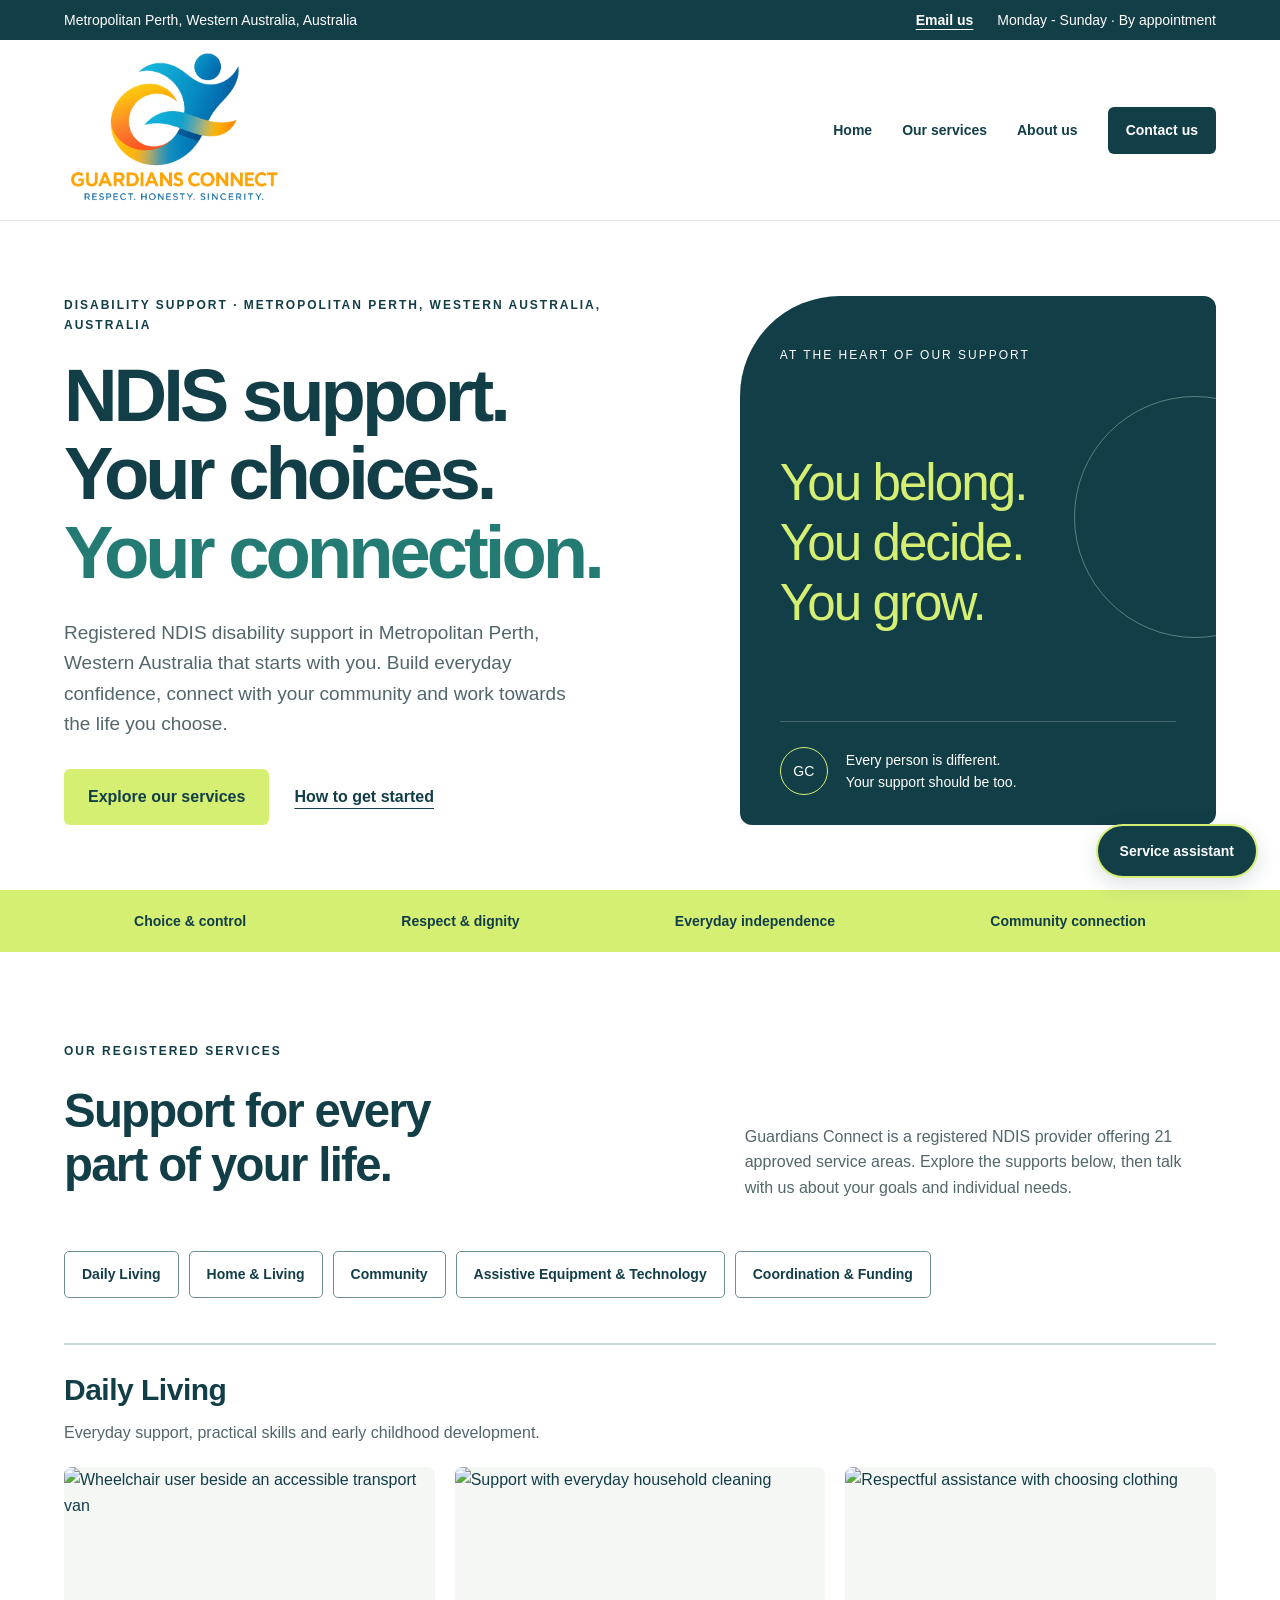
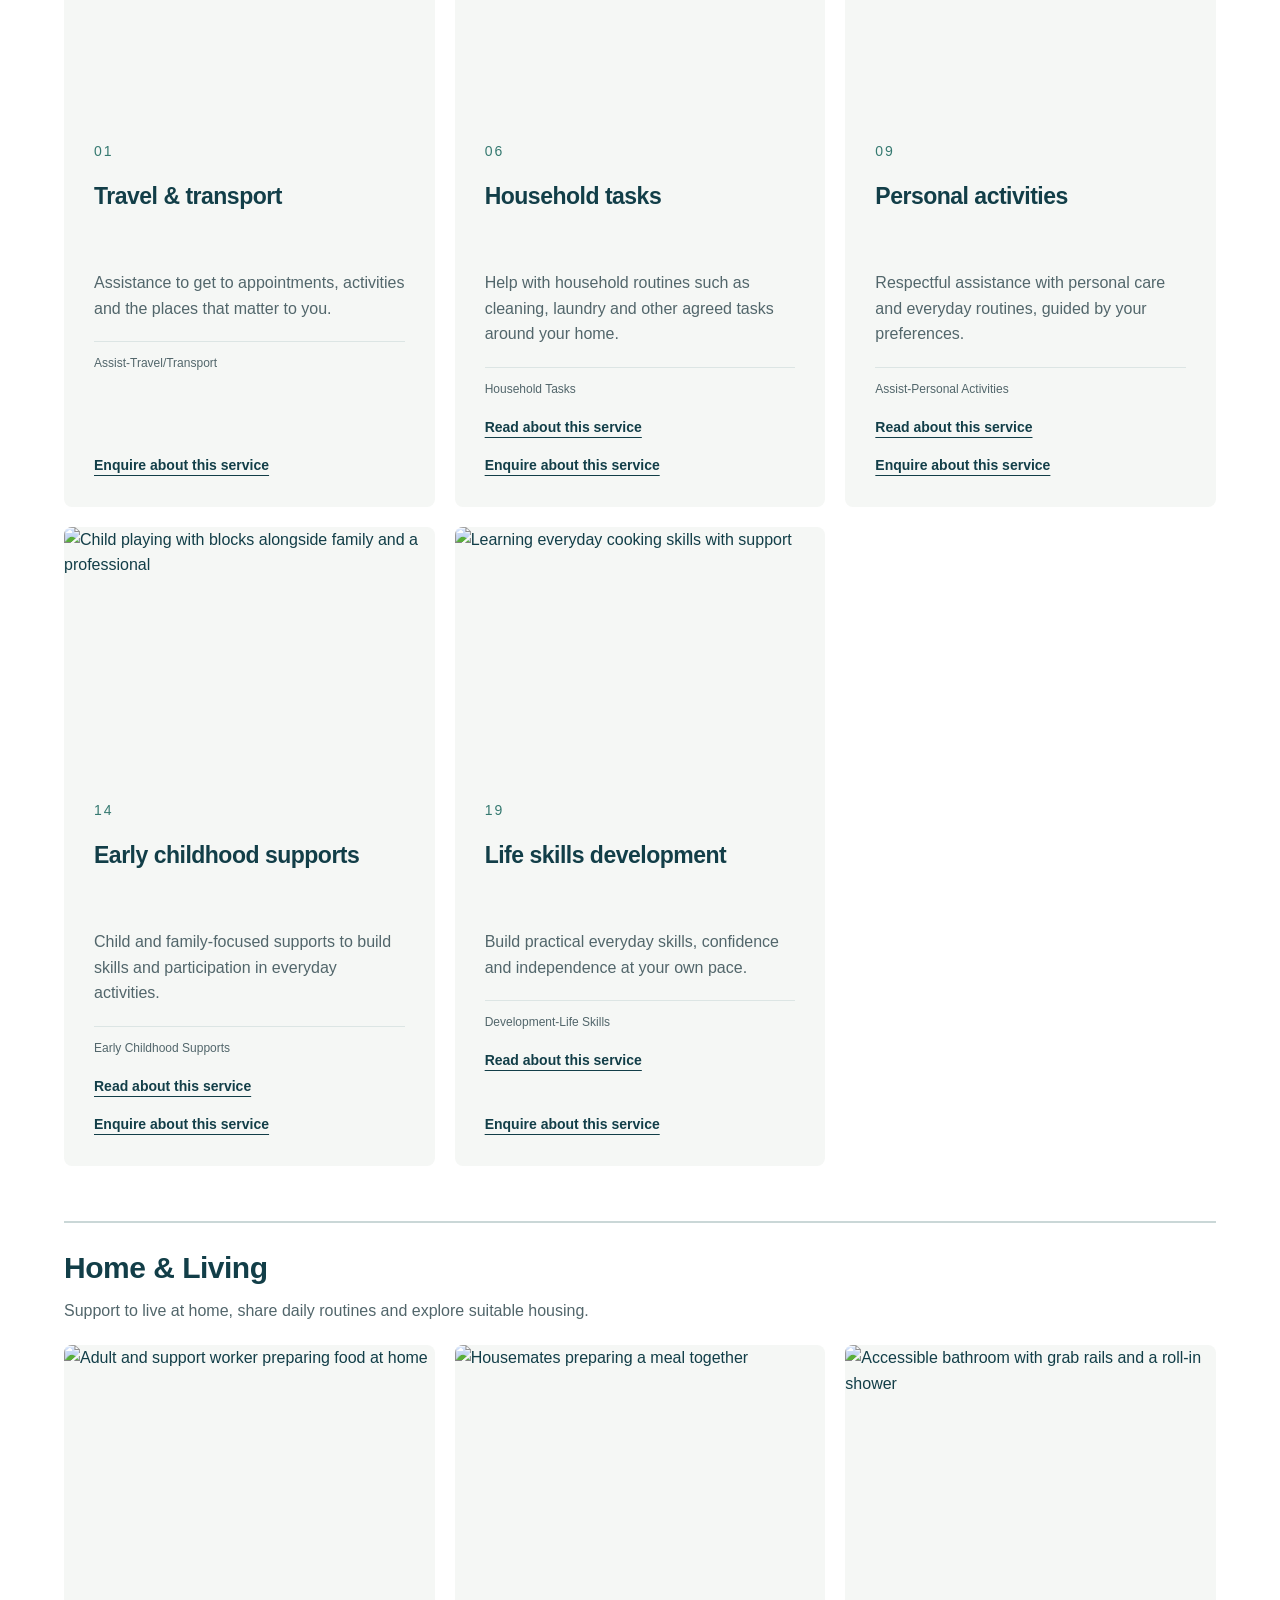
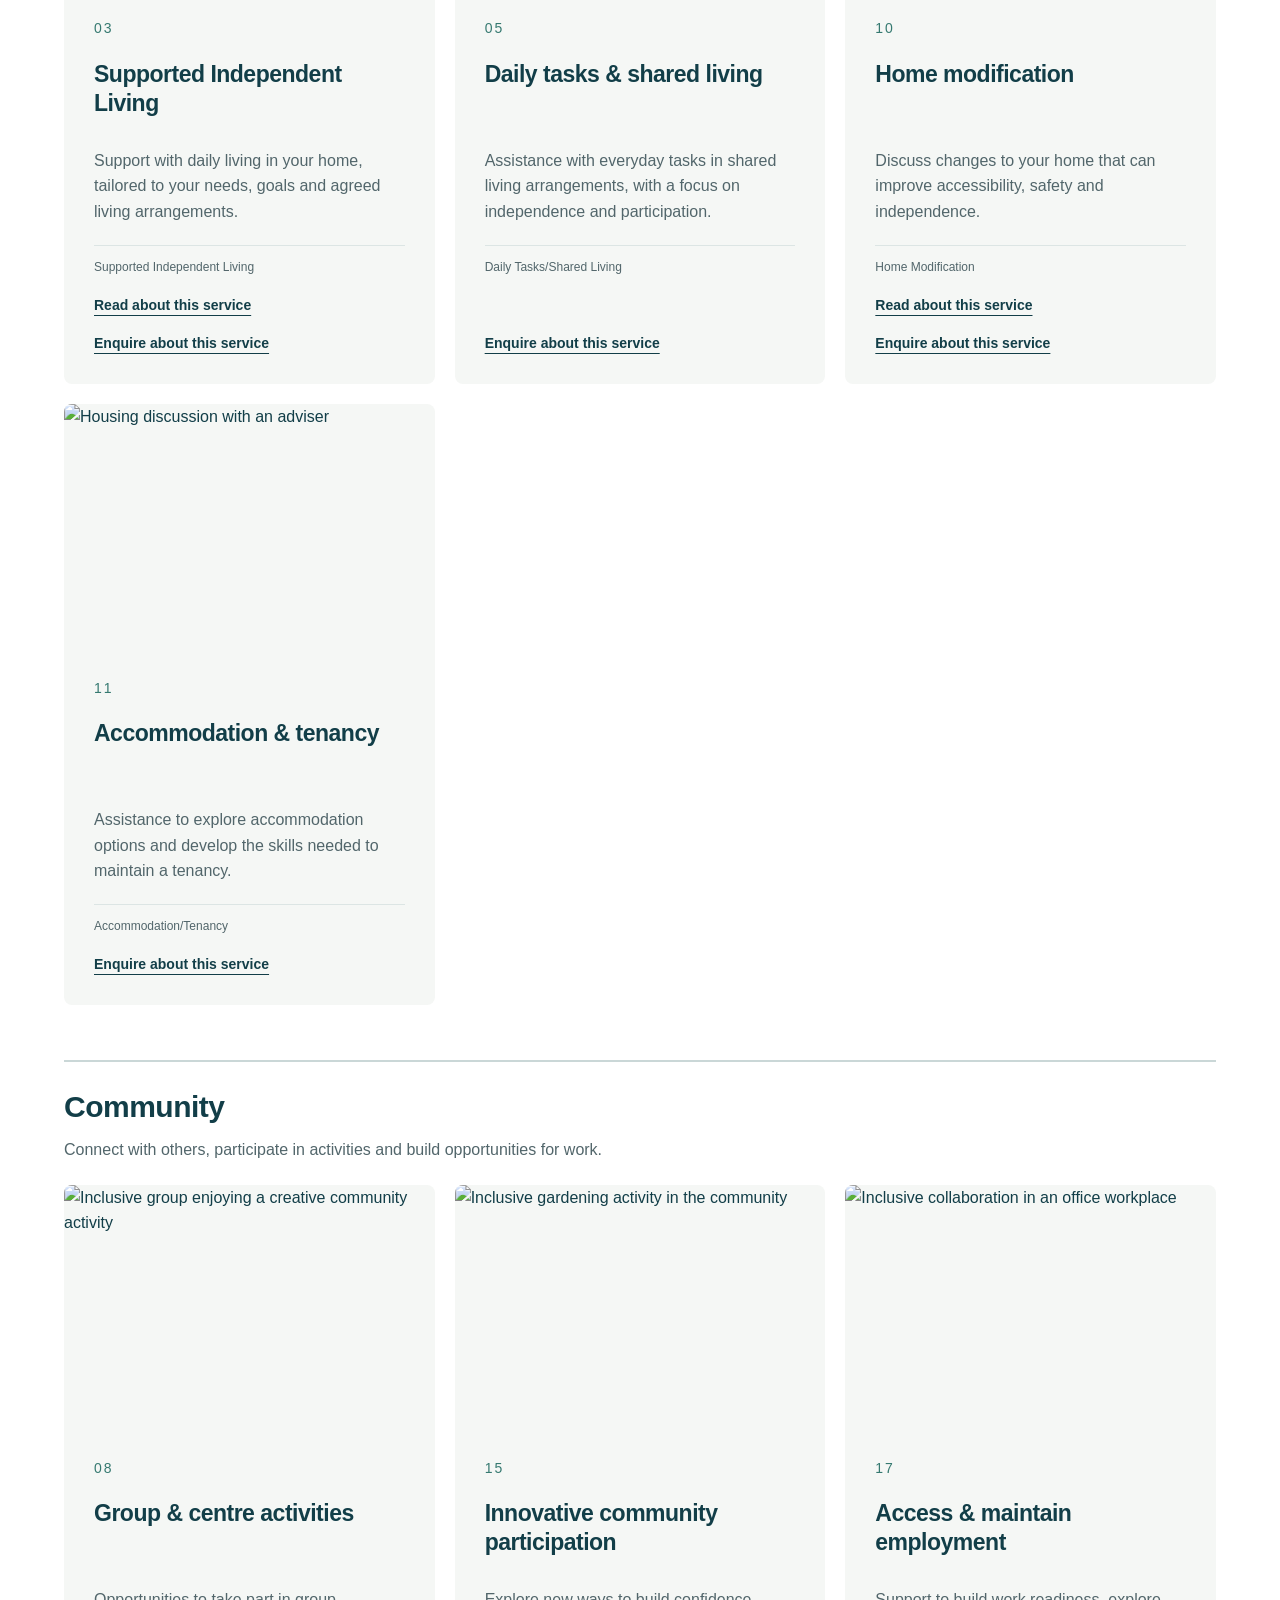
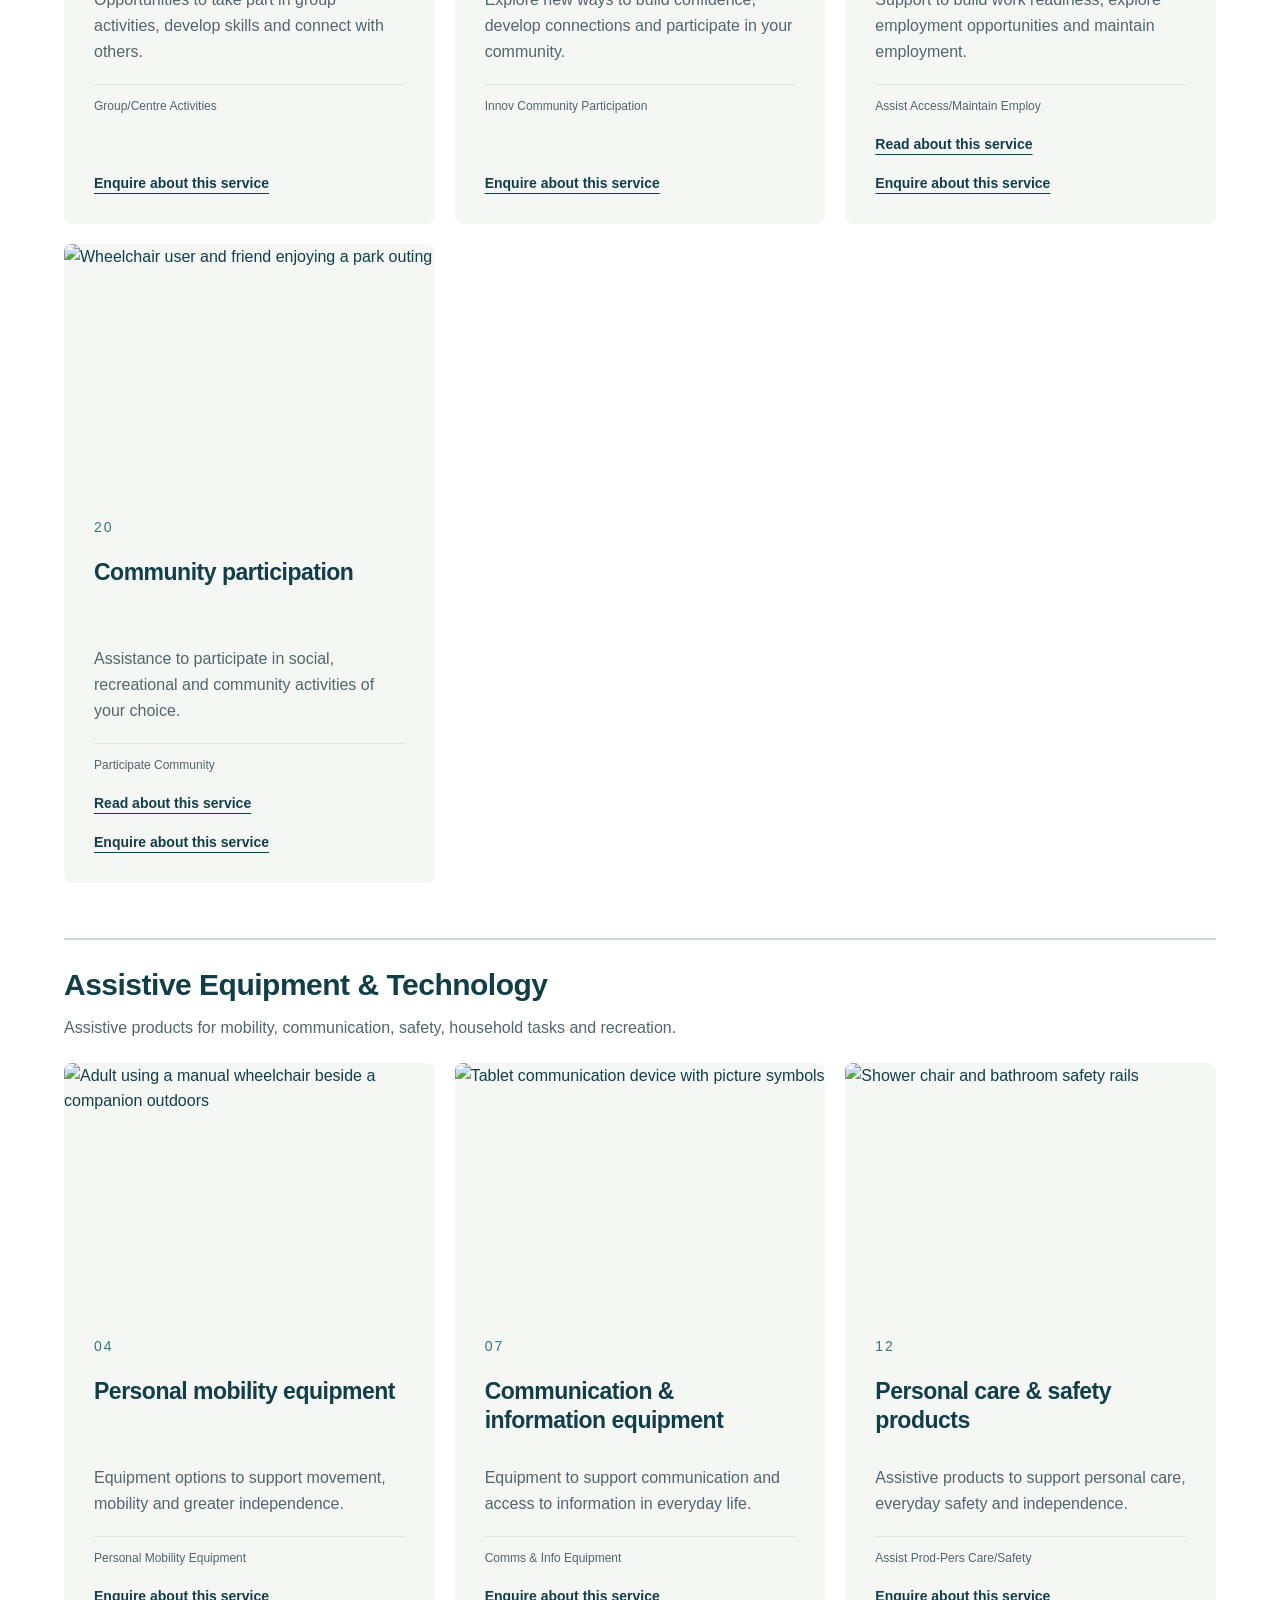
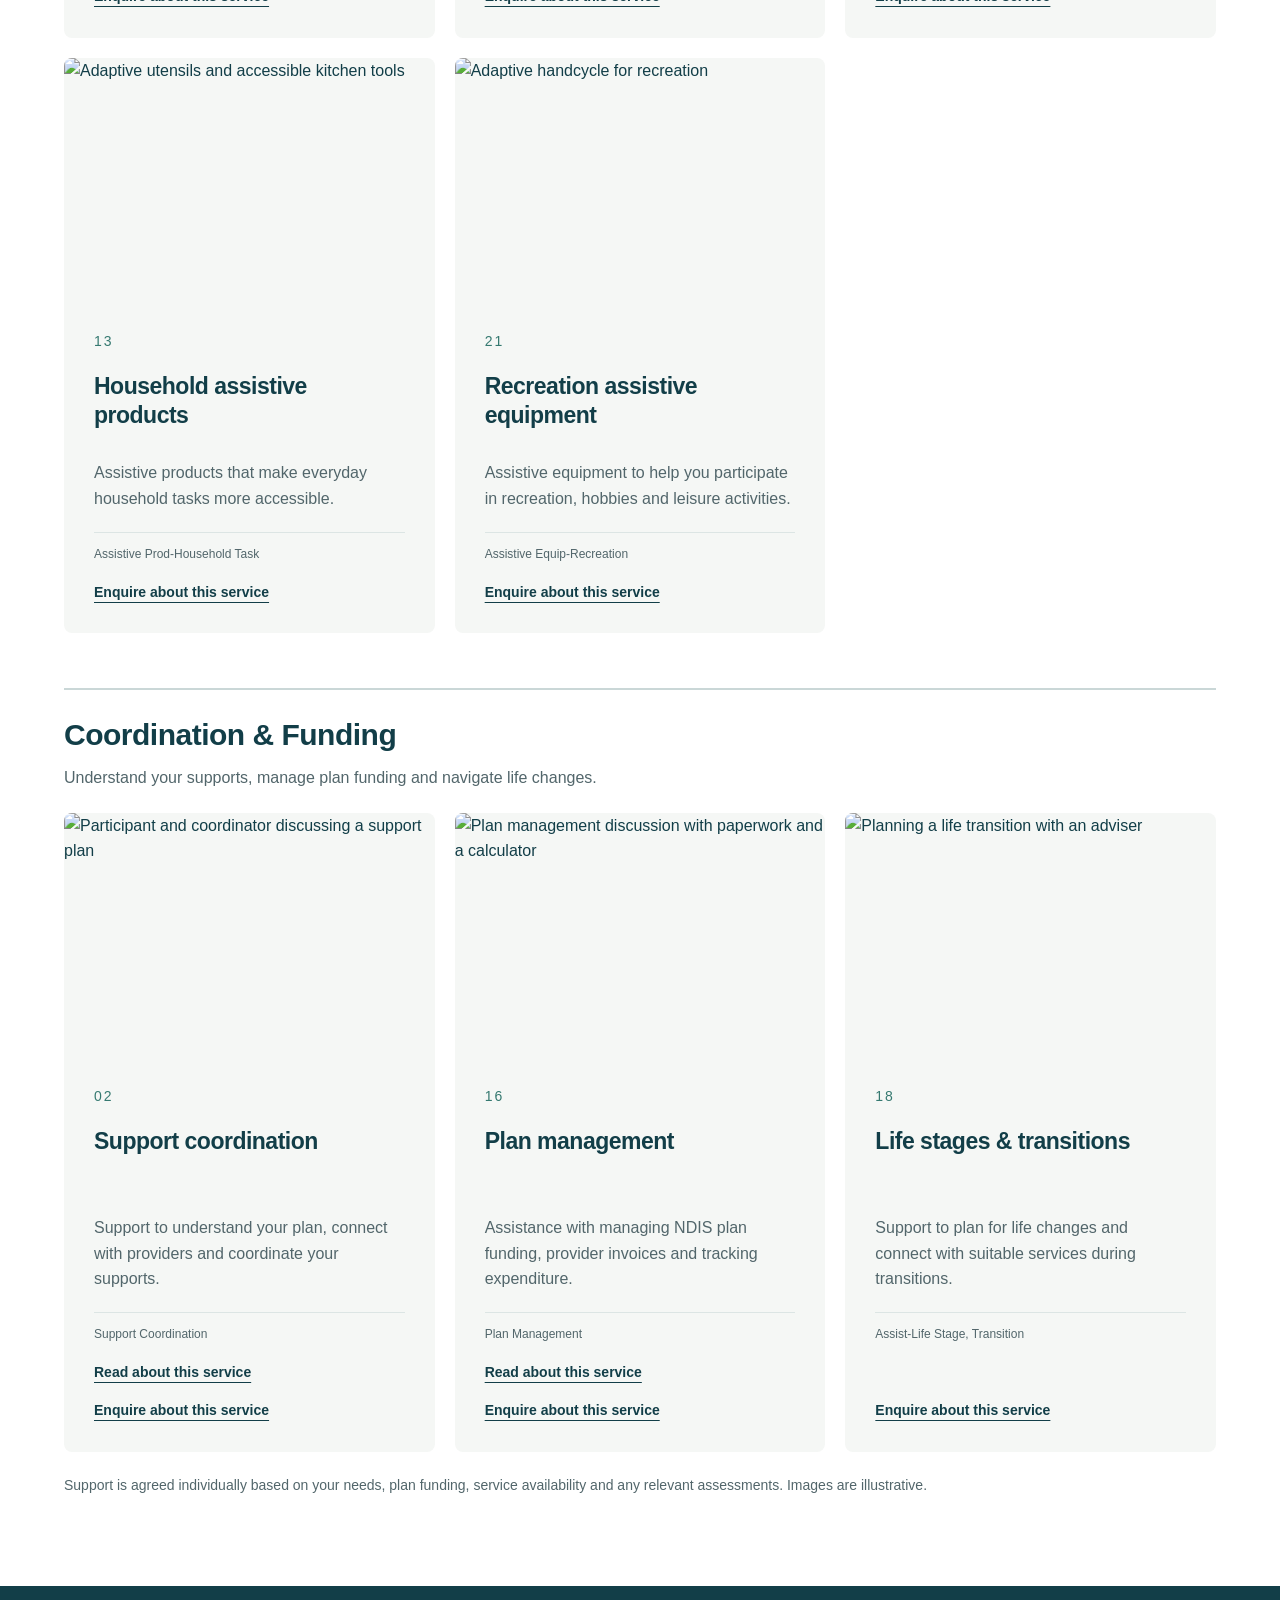
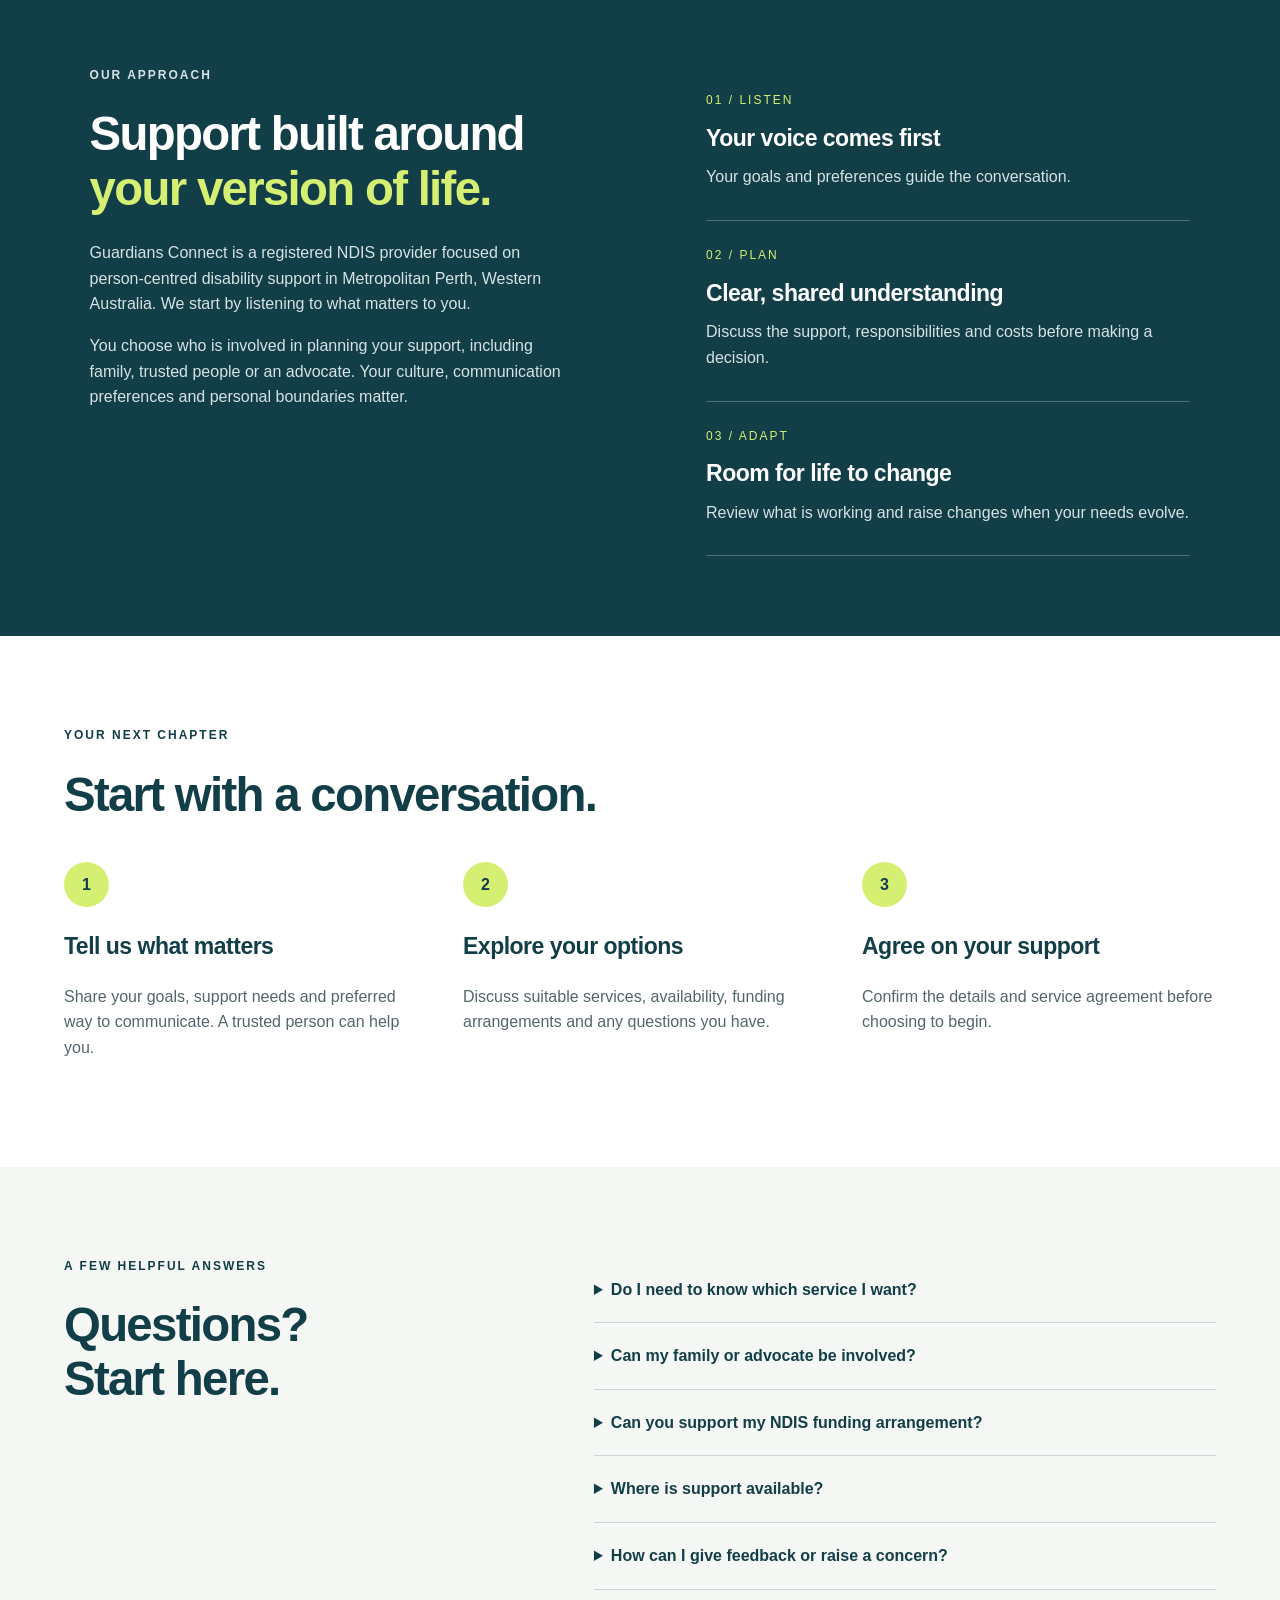
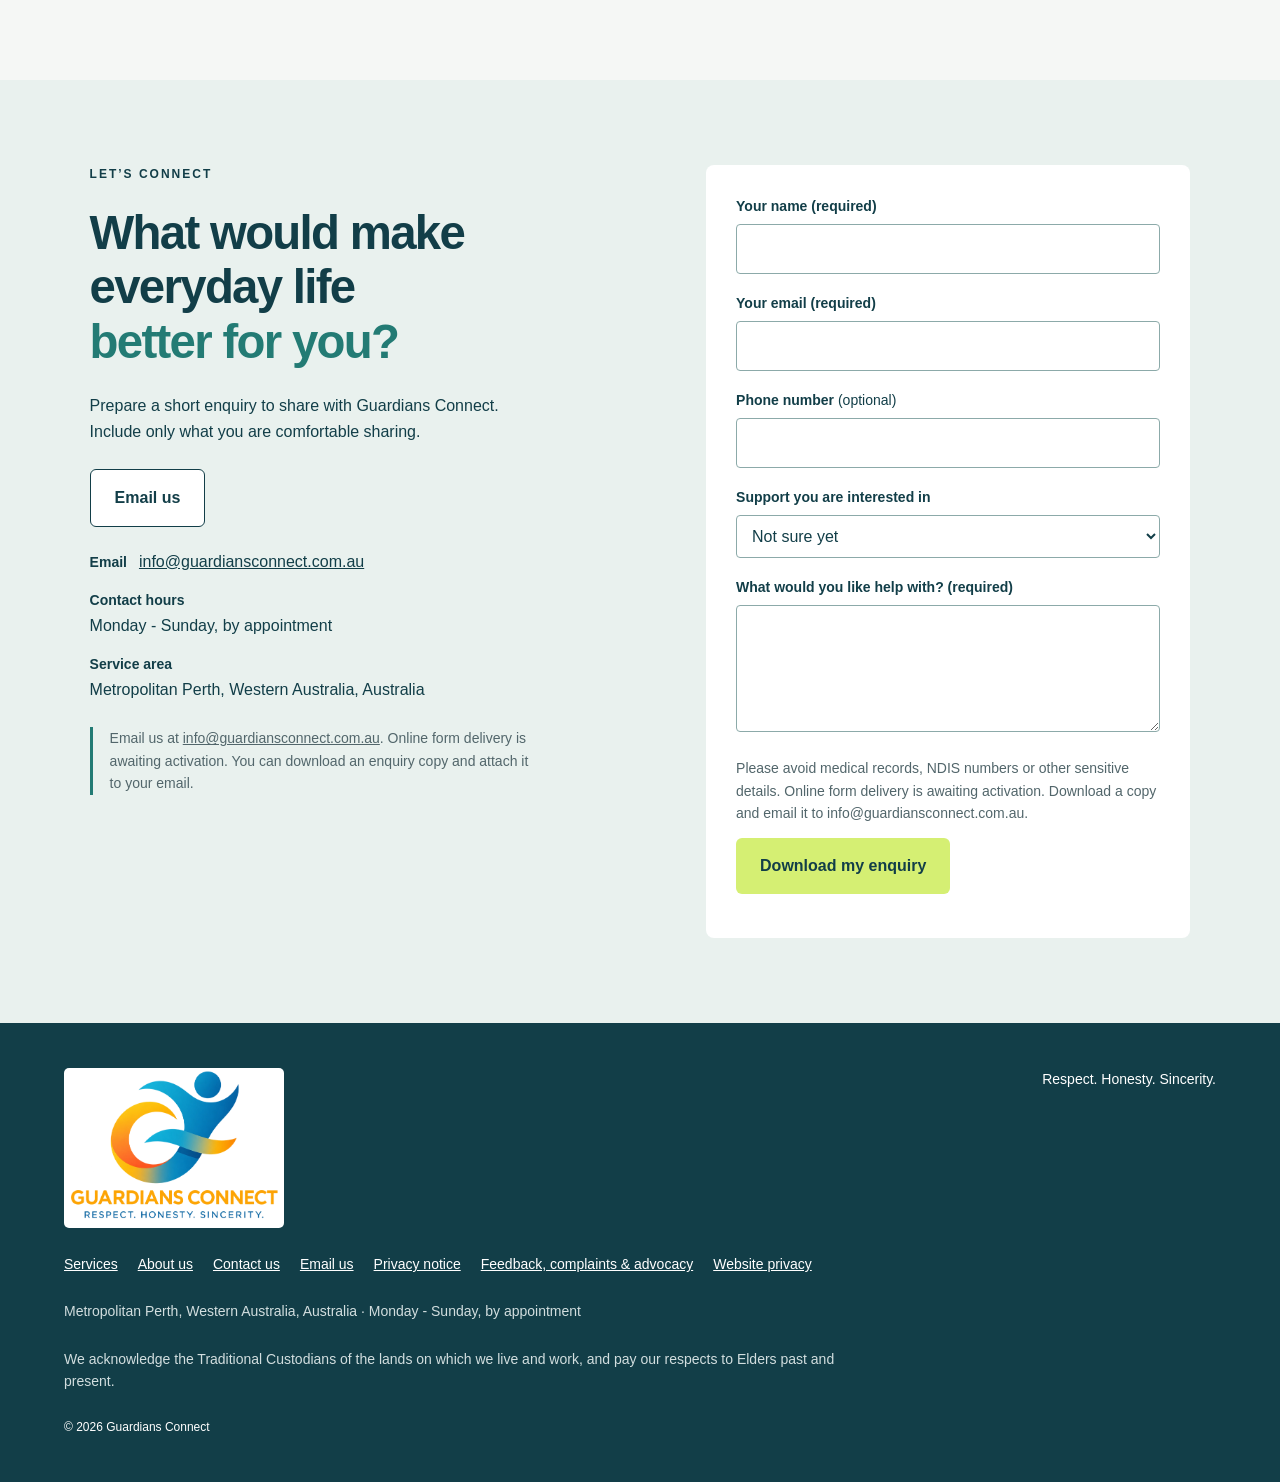
==== index.html @ 71c121cf "Add files via upload" ====
<!doctype html><html lang="en-AU"><head><meta charset="utf-8"><meta name="viewport" content="width=device-width,initial-scale=1"><meta name="description" content="Registered NDIS provider in Metropolitan Perth, Western Australia offering 21 service areas, including SIL, support coordination, personal care, early childhood and plan management."><meta name="theme-color" content="#123e48"><title>Guardians Connect | Registered NDIS Provider Western Australia</title><link rel="icon" type="image/svg+xml" href="data:image/svg+xml,%3Csvg xmlns='http://www.w3.org/2000/svg' viewBox='0 0 32 32'%3E%3Crect width='32' height='32' rx='8' fill='%23123e48'/%3E%3Ctext x='5' y='23' font-size='20' font-family='Arial' font-weight='bold' fill='%23d5ef73'%3EG%3C/text%3E%3C/svg%3E"><link rel="stylesheet" href="styles.css"><link rel="canonical" href="https://guardians-connect.johnctu.chatgpt.site/"><meta name="robots" content="index,follow,max-image-preview:large"><meta property="og:type" content="website"><meta property="og:site_name" content="Guardians Connect"><meta property="og:locale" content="en_AU"><meta property="og:title" content="Guardians Connect | Registered NDIS Provider Western Australia"><meta property="og:description" content="Registered NDIS provider in Metropolitan Perth, Western Australia offering 21 service areas, including SIL, support coordination, personal care, early childhood and plan management."><meta property="og:url" content="https://guardians-connect.johnctu.chatgpt.site/"><meta name="twitter:card" content="summary"><meta name="twitter:title" content="Guardians Connect | Registered NDIS Provider Western Australia"><meta name="twitter:description" content="Registered NDIS provider in Metropolitan Perth, Western Australia offering 21 service areas, including SIL, support coordination, personal care, early childhood and plan management."><script type="application/ld+json">{"@context": "https://schema.org", "@graph": [{"@type": "WebSite", "@id": "https://guardians-connect.johnctu.chatgpt.site/#website", "url": "https://guardians-connect.johnctu.chatgpt.site/", "name": "Guardians Connect", "publisher": {"@id": "https://guardians-connect.johnctu.chatgpt.site/#organization"}, "inLanguage": "en-AU"}, {"@type": "Organization", "@id": "https://guardians-connect.johnctu.chatgpt.site/#organization", "name": "Guardians Connect", "alternateName": "NDIS Guardians", "url": "https://guardians-connect.johnctu.chatgpt.site/", "logo": "https://guardians-connect.johnctu.chatgpt.site/guardians-connect-logo.webp", "description": "Registered NDIS provider offering disability support services in Metropolitan Perth, Western Australia.", "areaServed": {"@type": "Place", "name": "Metropolitan Perth, Western Australia, Australia", "containedInPlace": {"@type": "Country", "name": "Australia"}}, "hasOfferCatalog": {"@type": "OfferCatalog", "name": "Guardians Connect NDIS services", "itemListElement": [{"@type": "Offer", "itemOffered": {"@type": "Service", "name": "Travel & transport", "description": "Assistance to get to appointments, activities and the places that matter to you.", "provider": {"@id": "https://guardians-connect.johnctu.chatgpt.site/#organization"}, "areaServed": {"@type": "Place", "name": "Metropolitan Perth, Western Australia, Australia", "containedInPlace": {"@type": "Country", "name": "Australia"}}, "url": "https://guardians-connect.johnctu.chatgpt.site/#service-01"}}, {"@type": "Offer", "itemOffered": {"@type": "Service", "name": "Support coordination", "description": "Support to understand your plan, connect with providers and coordinate your supports.", "provider": {"@id": "https://guardians-connect.johnctu.chatgpt.site/#organization"}, "areaServed": {"@type": "Place", "name": "Metropolitan Perth, Western Australia, Australia", "containedInPlace": {"@type": "Country", "name": "Australia"}}, "url": "https://guardians-connect.johnctu.chatgpt.site/services/support-coordination.html"}}, {"@type": "Offer", "itemOffered": {"@type": "Service", "name": "Supported Independent Living", "description": "Support with daily living in your home, tailored to your needs, goals and agreed living arrangements.", "provider": {"@id": "https://guardians-connect.johnctu.chatgpt.site/#organization"}, "areaServed": {"@type": "Place", "name": "Metropolitan Perth, Western Australia, Australia", "containedInPlace": {"@type": "Country", "name": "Australia"}}, "url": "https://guardians-connect.johnctu.chatgpt.site/services/supported-independent-living.html"}}, {"@type": "Offer", "itemOffered": {"@type": "Service", "name": "Personal mobility equipment", "description": "Equipment options to support movement, mobility and greater independence.", "provider": {"@id": "https://guardians-connect.johnctu.chatgpt.site/#organization"}, "areaServed": {"@type": "Place", "name": "Metropolitan Perth, Western Australia, Australia", "containedInPlace": {"@type": "Country", "name": "Australia"}}, "url": "https://guardians-connect.johnctu.chatgpt.site/#service-04"}}, {"@type": "Offer", "itemOffered": {"@type": "Service", "name": "Daily tasks & shared living", "description": "Assistance with everyday tasks in shared living arrangements, with a focus on independence and participation.", "provider": {"@id": "https://guardians-connect.johnctu.chatgpt.site/#organization"}, "areaServed": {"@type": "Place", "name": "Metropolitan Perth, Western Australia, Australia", "containedInPlace": {"@type": "Country", "name": "Australia"}}, "url": "https://guardians-connect.johnctu.chatgpt.site/#service-05"}}, {"@type": "Offer", "itemOffered": {"@type": "Service", "name": "Household tasks", "description": "Help with household routines such as cleaning, laundry and other agreed tasks around your home.", "provider": {"@id": "https://guardians-connect.johnctu.chatgpt.site/#organization"}, "areaServed": {"@type": "Place", "name": "Metropolitan Perth, Western Australia, Australia", "containedInPlace": {"@type": "Country", "name": "Australia"}}, "url": "https://guardians-connect.johnctu.chatgpt.site/services/household-tasks.html"}}, {"@type": "Offer", "itemOffered": {"@type": "Service", "name": "Communication & information equipment", "description": "Equipment to support communication and access to information in everyday life.", "provider": {"@id": "https://guardians-connect.johnctu.chatgpt.site/#organization"}, "areaServed": {"@type": "Place", "name": "Metropolitan Perth, Western Australia, Australia", "containedInPlace": {"@type": "Country", "name": "Australia"}}, "url": "https://guardians-connect.johnctu.chatgpt.site/#service-07"}}, {"@type": "Offer", "itemOffered": {"@type": "Service", "name": "Group & centre activities", "description": "Opportunities to take part in group activities, develop skills and connect with others.", "provider": {"@id": "https://guardians-connect.johnctu.chatgpt.site/#organization"}, "areaServed": {"@type": "Place", "name": "Metropolitan Perth, Western Australia, Australia", "containedInPlace": {"@type": "Country", "name": "Australia"}}, "url": "https://guardians-connect.johnctu.chatgpt.site/#service-08"}}, {"@type": "Offer", "itemOffered": {"@type": "Service", "name": "Personal activities", "description": "Respectful assistance with personal care and everyday routines, guided by your preferences.", "provider": {"@id": "https://guardians-connect.johnctu.chatgpt.site/#organization"}, "areaServed": {"@type": "Place", "name": "Metropolitan Perth, Western Australia, Australia", "containedInPlace": {"@type": "Country", "name": "Australia"}}, "url": "https://guardians-connect.johnctu.chatgpt.site/services/personal-care-support.html"}}, {"@type": "Offer", "itemOffered": {"@type": "Service", "name": "Home modification", "description": "Discuss changes to your home that can improve accessibility, safety and independence.", "provider": {"@id": "https://guardians-connect.johnctu.chatgpt.site/#organization"}, "areaServed": {"@type": "Place", "name": "Metropolitan Perth, Western Australia, Australia", "containedInPlace": {"@type": "Country", "name": "Australia"}}, "url": "https://guardians-connect.johnctu.chatgpt.site/services/home-modifications.html"}}, {"@type": "Offer", "itemOffered": {"@type": "Service", "name": "Accommodation & tenancy", "description": "Assistance to explore accommodation options and develop the skills needed to maintain a tenancy.", "provider": {"@id": "https://guardians-connect.johnctu.chatgpt.site/#organization"}, "areaServed": {"@type": "Place", "name": "Metropolitan Perth, Western Australia, Australia", "containedInPlace": {"@type": "Country", "name": "Australia"}}, "url": "https://guardians-connect.johnctu.chatgpt.site/#service-11"}}, {"@type": "Offer", "itemOffered": {"@type": "Service", "name": "Personal care & safety products", "description": "Assistive products to support personal care, everyday safety and independence.", "provider": {"@id": "https://guardians-connect.johnctu.chatgpt.site/#organization"}, "areaServed": {"@type": "Place", "name": "Metropolitan Perth, Western Australia, Australia", "containedInPlace": {"@type": "Country", "name": "Australia"}}, "url": "https://guardians-connect.johnctu.chatgpt.site/#service-12"}}, {"@type": "Offer", "itemOffered": {"@type": "Service", "name": "Household assistive products", "description": "Assistive products that make everyday household tasks more accessible.", "provider": {"@id": "https://guardians-connect.johnctu.chatgpt.site/#organization"}, "areaServed": {"@type": "Place", "name": "Metropolitan Perth, Western Australia, Australia", "containedInPlace": {"@type": "Country", "name": "Australia"}}, "url": "https://guardians-connect.johnctu.chatgpt.site/#service-13"}}, {"@type": "Offer", "itemOffered": {"@type": "Service", "name": "Early childhood supports", "description": "Child and family-focused supports to build skills and participation in everyday activities.", "provider": {"@id": "https://guardians-connect.johnctu.chatgpt.site/#organization"}, "areaServed": {"@type": "Place", "name": "Metropolitan Perth, Western Australia, Australia", "containedInPlace": {"@type": "Country", "name": "Australia"}}, "url": "https://guardians-connect.johnctu.chatgpt.site/services/early-childhood-supports.html"}}, {"@type": "Offer", "itemOffered": {"@type": "Service", "name": "Innovative community participation", "description": "Explore new ways to build confidence, develop connections and participate in your community.", "provider": {"@id": "https://guardians-connect.johnctu.chatgpt.site/#organization"}, "areaServed": {"@type": "Place", "name": "Metropolitan Perth, Western Australia, Australia", "containedInPlace": {"@type": "Country", "name": "Australia"}}, "url": "https://guardians-connect.johnctu.chatgpt.site/#service-15"}}, {"@type": "Offer", "itemOffered": {"@type": "Service", "name": "Plan management", "description": "Assistance with managing NDIS plan funding, provider invoices and tracking expenditure.", "provider": {"@id": "https://guardians-connect.johnctu.chatgpt.site/#organization"}, "areaServed": {"@type": "Place", "name": "Metropolitan Perth, Western Australia, Australia", "containedInPlace": {"@type": "Country", "name": "Australia"}}, "url": "https://guardians-connect.johnctu.chatgpt.site/services/plan-management.html"}}, {"@type": "Offer", "itemOffered": {"@type": "Service", "name": "Access & maintain employment", "description": "Support to build work readiness, explore employment opportunities and maintain employment.", "provider": {"@id": "https://guardians-connect.johnctu.chatgpt.site/#organization"}, "areaServed": {"@type": "Place", "name": "Metropolitan Perth, Western Australia, Australia", "containedInPlace": {"@type": "Country", "name": "Australia"}}, "url": "https://guardians-connect.johnctu.chatgpt.site/services/employment-support.html"}}, {"@type": "Offer", "itemOffered": {"@type": "Service", "name": "Life stages & transitions", "description": "Support to plan for life changes and connect with suitable services during transitions.", "provider": {"@id": "https://guardians-connect.johnctu.chatgpt.site/#organization"}, "areaServed": {"@type": "Place", "name": "Metropolitan Perth, Western Australia, Australia", "containedInPlace": {"@type": "Country", "name": "Australia"}}, "url": "https://guardians-connect.johnctu.chatgpt.site/#service-18"}}, {"@type": "Offer", "itemOffered": {"@type": "Service", "name": "Life skills development", "description": "Build practical everyday skills, confidence and independence at your own pace.", "provider": {"@id": "https://guardians-connect.johnctu.chatgpt.site/#organization"}, "areaServed": {"@type": "Place", "name": "Metropolitan Perth, Western Australia, Australia", "containedInPlace": {"@type": "Country", "name": "Australia"}}, "url": "https://guardians-connect.johnctu.chatgpt.site/services/life-skills-development.html"}}, {"@type": "Offer", "itemOffered": {"@type": "Service", "name": "Community participation", "description": "Assistance to participate in social, recreational and community activities of your choice.", "provider": {"@id": "https://guardians-connect.johnctu.chatgpt.site/#organization"}, "areaServed": {"@type": "Place", "name": "Metropolitan Perth, Western Australia, Australia", "containedInPlace": {"@type": "Country", "name": "Australia"}}, "url": "https://guardians-connect.johnctu.chatgpt.site/services/community-participation.html"}}, {"@type": "Offer", "itemOffered": {"@type": "Service", "name": "Recreation assistive equipment", "description": "Assistive equipment to help you participate in recreation, hobbies and leisure activities.", "provider": {"@id": "https://guardians-connect.johnctu.chatgpt.site/#organization"}, "areaServed": {"@type": "Place", "name": "Metropolitan Perth, Western Australia, Australia", "containedInPlace": {"@type": "Country", "name": "Australia"}}, "url": "https://guardians-connect.johnctu.chatgpt.site/#service-21"}}]}, "email": "info@guardiansconnect.com.au", "contactPoint": {"@type": "ContactPoint", "email": "info@guardiansconnect.com.au", "contactType": "customer service", "availableLanguage": "English", "description": "Monday - Sunday, by appointment"}}, {"@type": "WebPage", "@id": "https://guardians-connect.johnctu.chatgpt.site/#webpage", "url": "https://guardians-connect.johnctu.chatgpt.site/", "name": "Guardians Connect | Registered NDIS Provider Western Australia", "description": "Registered NDIS provider in Metropolitan Perth, Western Australia offering 21 service areas, including SIL, support coordination, personal care, early childhood and plan management.", "isPartOf": {"@id": "https://guardians-connect.johnctu.chatgpt.site/#website"}, "about": {"@id": "https://guardians-connect.johnctu.chatgpt.site/#organization"}, "inLanguage": "en-AU"}]}</script></head><body><a class="skip" href="#main">Skip to content</a><div class="contact-bar" aria-label="Contact details"><span>Metropolitan Perth, Western Australia, Australia</span><div><a href="mailto:info@guardiansconnect.com.au">Email us</a><span>Monday - Sunday · By appointment</span></div></div><header><a class="brand" href="/"><img class="uploaded-logo" src="guardians-connect-logo.webp" alt="Guardians Connect — Respect, Honesty, Sincerity" width="1280" height="1280"></a><button class="menu" aria-expanded="false" aria-controls="nav">Menu</button><nav id="nav" aria-label="Main navigation"><a href="/">Home</a><a href="/#services">Our services</a><a href="/about.html">About us</a><a class="button small" href="/contact.html">Contact us</a></nav></header><main id="main"><section class="hero"><div class="hero-copy"><p class="eyebrow">DISABILITY SUPPORT · METROPOLITAN PERTH, WESTERN AUSTRALIA, AUSTRALIA</p><h1>NDIS support.<br>Your choices.<br><em>Your connection.</em></h1><p class="lead">Registered NDIS disability support in Metropolitan Perth, Western Australia that starts with you. Build everyday confidence, connect with your community and work towards the life you choose.</p><div class="actions"><a class="button lime" href="#services">Explore our services</a><a class="text-link" href="#getting-started">How to get started</a></div></div><aside class="hero-panel" aria-label="Our focus"><span class="panel-label">AT THE HEART OF OUR SUPPORT</span><div class="big-type">You belong.<br>You decide.<br>You grow.</div><div class="panel-bottom"><span class="circle" aria-hidden="true">GC</span><p>Every person is different.<br>Your support should be too.</p></div></aside></section><div class="values-strip"><span>Choice & control</span><span>Respect & dignity</span><span>Everyday independence</span><span>Community connection</span></div><section id="services" class="section"><div class="section-heading"><div><p class="eyebrow">OUR REGISTERED SERVICES</p><h2>Support for every<br>part of your life.</h2></div><p>Guardians Connect is a registered NDIS provider offering 21 approved service areas. Explore the supports below, then talk with us about your goals and individual needs.</p></div><nav class="service-category-nav" aria-label="Service categories"><a href="#category-daily-living">Daily Living</a><a href="#category-home-living">Home &amp; Living</a><a href="#category-community">Community</a><a href="#category-equipment">Assistive Equipment &amp; Technology</a><a href="#category-coordination-funding">Coordination &amp; Funding</a></nav><section class="service-category" id="category-daily-living" aria-labelledby="heading-daily-living"><div class="category-heading"><h3 id="heading-daily-living">Daily Living</h3><p>Everyday support, practical skills and early childhood development.</p></div><div class="cards"><article id="service-01" class="service-card"><img class="service-photo" src="images/services/01.webp" alt="Wheelchair user beside an accessible transport van" width="780" height="520" loading="lazy" decoding="async"><span class="number">01</span><h4>Travel &amp; transport</h4><p>Assistance to get to appointments, activities and the places that matter to you.</p><p class="registration-name">Assist-Travel/Transport</p><a href="#contact" data-service="Travel &amp; transport">Enquire about this service</a></article><article id="service-06" class="service-card"><img class="service-photo" src="images/services/06.webp" alt="Support with everyday household cleaning" width="780" height="520" loading="lazy" decoding="async"><span class="number">06</span><h4>Household tasks</h4><p>Help with household routines such as cleaning, laundry and other agreed tasks around your home.</p><p class="registration-name">Household Tasks</p><a class="service-detail-link" href="/services/household-tasks.html">Read about this service</a><a href="#contact" data-service="Household tasks">Enquire about this service</a></article><article id="service-09" class="service-card"><img class="service-photo" src="images/services/09.webp" alt="Respectful assistance with choosing clothing" width="780" height="520" loading="lazy" decoding="async"><span class="number">09</span><h4>Personal activities</h4><p>Respectful assistance with personal care and everyday routines, guided by your preferences.</p><p class="registration-name">Assist-Personal Activities</p><a class="service-detail-link" href="/services/personal-care-support.html">Read about this service</a><a href="#contact" data-service="Personal activities">Enquire about this service</a></article><article id="service-14" class="service-card"><img class="service-photo" src="images/services/14.webp" alt="Child playing with blocks alongside family and a professional" width="780" height="520" loading="lazy" decoding="async"><span class="number">14</span><h4>Early childhood supports</h4><p>Child and family-focused supports to build skills and participation in everyday activities.</p><p class="registration-name">Early Childhood Supports</p><a class="service-detail-link" href="/services/early-childhood-supports.html">Read about this service</a><a href="#contact" data-service="Early childhood supports">Enquire about this service</a></article><article id="service-19" class="service-card"><img class="service-photo" src="images/services/19.webp" alt="Learning everyday cooking skills with support" width="780" height="520" loading="lazy" decoding="async"><span class="number">19</span><h4>Life skills development</h4><p>Build practical everyday skills, confidence and independence at your own pace.</p><p class="registration-name">Development-Life Skills</p><a class="service-detail-link" href="/services/life-skills-development.html">Read about this service</a><a href="#contact" data-service="Life skills development">Enquire about this service</a></article></div></section><section class="service-category" id="category-home-living" aria-labelledby="heading-home-living"><div class="category-heading"><h3 id="heading-home-living">Home &amp; Living</h3><p>Support to live at home, share daily routines and explore suitable housing.</p></div><div class="cards"><article id="service-03" class="service-card"><img class="service-photo" src="images/services/03.webp" alt="Adult and support worker preparing food at home" width="780" height="520" loading="lazy" decoding="async"><span class="number">03</span><h4>Supported Independent Living</h4><p>Support with daily living in your home, tailored to your needs, goals and agreed living arrangements.</p><p class="registration-name">Supported Independent Living</p><a class="service-detail-link" href="/services/supported-independent-living.html">Read about this service</a><a href="#contact" data-service="Supported Independent Living">Enquire about this service</a></article><article id="service-05" class="service-card"><img class="service-photo" src="images/services/05.webp" alt="Housemates preparing a meal together" width="780" height="520" loading="lazy" decoding="async"><span class="number">05</span><h4>Daily tasks &amp; shared living</h4><p>Assistance with everyday tasks in shared living arrangements, with a focus on independence and participation.</p><p class="registration-name">Daily Tasks/Shared Living</p><a href="#contact" data-service="Daily tasks &amp; shared living">Enquire about this service</a></article><article id="service-10" class="service-card"><img class="service-photo" src="images/services/10.webp" alt="Accessible bathroom with grab rails and a roll-in shower" width="780" height="520" loading="lazy" decoding="async"><span class="number">10</span><h4>Home modification</h4><p>Discuss changes to your home that can improve accessibility, safety and independence.</p><p class="registration-name">Home Modification</p><a class="service-detail-link" href="/services/home-modifications.html">Read about this service</a><a href="#contact" data-service="Home modification">Enquire about this service</a></article><article id="service-11" class="service-card"><img class="service-photo" src="images/services/11.webp" alt="Housing discussion with an adviser" width="780" height="520" loading="lazy" decoding="async"><span class="number">11</span><h4>Accommodation &amp; tenancy</h4><p>Assistance to explore accommodation options and develop the skills needed to maintain a tenancy.</p><p class="registration-name">Accommodation/Tenancy</p><a href="#contact" data-service="Accommodation &amp; tenancy">Enquire about this service</a></article></div></section><section class="service-category" id="category-community" aria-labelledby="heading-community"><div class="category-heading"><h3 id="heading-community">Community</h3><p>Connect with others, participate in activities and build opportunities for work.</p></div><div class="cards"><article id="service-08" class="service-card"><img class="service-photo" src="images/services/08.webp" alt="Inclusive group enjoying a creative community activity" width="780" height="520" loading="lazy" decoding="async"><span class="number">08</span><h4>Group &amp; centre activities</h4><p>Opportunities to take part in group activities, develop skills and connect with others.</p><p class="registration-name">Group/Centre Activities</p><a href="#contact" data-service="Group &amp; centre activities">Enquire about this service</a></article><article id="service-15" class="service-card"><img class="service-photo" src="images/services/15.webp" alt="Inclusive gardening activity in the community" width="780" height="520" loading="lazy" decoding="async"><span class="number">15</span><h4>Innovative community participation</h4><p>Explore new ways to build confidence, develop connections and participate in your community.</p><p class="registration-name">Innov Community Participation</p><a href="#contact" data-service="Innovative community participation">Enquire about this service</a></article><article id="service-17" class="service-card"><img class="service-photo" src="images/services/17.webp" alt="Inclusive collaboration in an office workplace" width="780" height="520" loading="lazy" decoding="async"><span class="number">17</span><h4>Access &amp; maintain employment</h4><p>Support to build work readiness, explore employment opportunities and maintain employment.</p><p class="registration-name">Assist Access/Maintain Employ</p><a class="service-detail-link" href="/services/employment-support.html">Read about this service</a><a href="#contact" data-service="Access &amp; maintain employment">Enquire about this service</a></article><article id="service-20" class="service-card"><img class="service-photo" src="images/services/20.webp" alt="Wheelchair user and friend enjoying a park outing" width="780" height="520" loading="lazy" decoding="async"><span class="number">20</span><h4>Community participation</h4><p>Assistance to participate in social, recreational and community activities of your choice.</p><p class="registration-name">Participate Community</p><a class="service-detail-link" href="/services/community-participation.html">Read about this service</a><a href="#contact" data-service="Community participation">Enquire about this service</a></article></div></section><section class="service-category" id="category-equipment" aria-labelledby="heading-equipment"><div class="category-heading"><h3 id="heading-equipment">Assistive Equipment &amp; Technology</h3><p>Assistive products for mobility, communication, safety, household tasks and recreation.</p></div><div class="cards"><article id="service-04" class="service-card"><img class="service-photo" src="images/services/04.webp" alt="Adult using a manual wheelchair beside a companion outdoors" width="780" height="520" loading="lazy" decoding="async"><span class="number">04</span><h4>Personal mobility equipment</h4><p>Equipment options to support movement, mobility and greater independence.</p><p class="registration-name">Personal Mobility Equipment</p><a href="#contact" data-service="Personal mobility equipment">Enquire about this service</a></article><article id="service-07" class="service-card"><img class="service-photo" src="images/services/07.webp" alt="Tablet communication device with picture symbols" width="780" height="520" loading="lazy" decoding="async"><span class="number">07</span><h4>Communication &amp; information equipment</h4><p>Equipment to support communication and access to information in everyday life.</p><p class="registration-name">Comms &amp; Info Equipment</p><a href="#contact" data-service="Communication &amp; information equipment">Enquire about this service</a></article><article id="service-12" class="service-card"><img class="service-photo" src="images/services/12.webp" alt="Shower chair and bathroom safety rails" width="780" height="520" loading="lazy" decoding="async"><span class="number">12</span><h4>Personal care &amp; safety products</h4><p>Assistive products to support personal care, everyday safety and independence.</p><p class="registration-name">Assist Prod-Pers Care/Safety</p><a href="#contact" data-service="Personal care &amp; safety products">Enquire about this service</a></article><article id="service-13" class="service-card"><img class="service-photo" src="images/services/13.webp" alt="Adaptive utensils and accessible kitchen tools" width="780" height="520" loading="lazy" decoding="async"><span class="number">13</span><h4>Household assistive products</h4><p>Assistive products that make everyday household tasks more accessible.</p><p class="registration-name">Assistive Prod-Household Task</p><a href="#contact" data-service="Household assistive products">Enquire about this service</a></article><article id="service-21" class="service-card"><img class="service-photo" src="images/services/21.webp" alt="Adaptive handcycle for recreation" width="780" height="520" loading="lazy" decoding="async"><span class="number">21</span><h4>Recreation assistive equipment</h4><p>Assistive equipment to help you participate in recreation, hobbies and leisure activities.</p><p class="registration-name">Assistive Equip-Recreation</p><a href="#contact" data-service="Recreation assistive equipment">Enquire about this service</a></article></div></section><section class="service-category" id="category-coordination-funding" aria-labelledby="heading-coordination-funding"><div class="category-heading"><h3 id="heading-coordination-funding">Coordination &amp; Funding</h3><p>Understand your supports, manage plan funding and navigate life changes.</p></div><div class="cards"><article id="service-02" class="service-card"><img class="service-photo" src="images/services/02.webp" alt="Participant and coordinator discussing a support plan" width="780" height="520" loading="lazy" decoding="async"><span class="number">02</span><h4>Support coordination</h4><p>Support to understand your plan, connect with providers and coordinate your supports.</p><p class="registration-name">Support Coordination</p><a class="service-detail-link" href="/services/support-coordination.html">Read about this service</a><a href="#contact" data-service="Support coordination">Enquire about this service</a></article><article id="service-16" class="service-card"><img class="service-photo" src="images/services/16.webp" alt="Plan management discussion with paperwork and a calculator" width="780" height="520" loading="lazy" decoding="async"><span class="number">16</span><h4>Plan management</h4><p>Assistance with managing NDIS plan funding, provider invoices and tracking expenditure.</p><p class="registration-name">Plan Management</p><a class="service-detail-link" href="/services/plan-management.html">Read about this service</a><a href="#contact" data-service="Plan management">Enquire about this service</a></article><article id="service-18" class="service-card"><img class="service-photo" src="images/services/18.webp" alt="Planning a life transition with an adviser" width="780" height="520" loading="lazy" decoding="async"><span class="number">18</span><h4>Life stages &amp; transitions</h4><p>Support to plan for life changes and connect with suitable services during transitions.</p><p class="registration-name">Assist-Life Stage, Transition</p><a href="#contact" data-service="Life stages &amp; transitions">Enquire about this service</a></article></div></section><p class="note">Support is agreed individually based on your needs, plan funding, service availability and any relevant assessments. Images are illustrative.</p></section><section id="approach" class="approach"><div><p class="eyebrow">OUR APPROACH</p><h2>Support built around<br><em>your version of life.</em></h2><p>Guardians Connect is a registered NDIS provider focused on person-centred disability support in Metropolitan Perth, Western Australia. We start by listening to what matters to you.</p><p>You choose who is involved in planning your support, including family, trusted people or an advocate. Your culture, communication preferences and personal boundaries matter.</p></div><div class="principles"><article><span>01 / LISTEN</span><h3>Your voice comes first</h3><p>Your goals and preferences guide the conversation.</p></article><article><span>02 / PLAN</span><h3>Clear, shared understanding</h3><p>Discuss the support, responsibilities and costs before making a decision.</p></article><article><span>03 / ADAPT</span><h3>Room for life to change</h3><p>Review what is working and raise changes when your needs evolve.</p></article></div></section><section id="getting-started" class="section"><p class="eyebrow">YOUR NEXT CHAPTER</p><h2>Start with a conversation.</h2><div class="steps"><article><b>1</b><h3>Tell us what matters</h3><p>Share your goals, support needs and preferred way to communicate. A trusted person can help you.</p></article><article><b>2</b><h3>Explore your options</h3><p>Discuss suitable services, availability, funding arrangements and any questions you have.</p></article><article><b>3</b><h3>Agree on your support</h3><p>Confirm the details and service agreement before choosing to begin.</p></article></div></section><section class="faq section"><div><p class="eyebrow">A FEW HELPFUL ANSWERS</p><h2>Questions?<br>Start here.</h2></div><div><details><summary>Do I need to know which service I want?</summary><p>No. You can begin by sharing the activities you need help with or the goals you would like to work towards.</p></details><details><summary>Can my family or advocate be involved?</summary><p>Yes. You choose who you want involved in conversations about your support.</p></details><details><summary>Can you support my NDIS funding arrangement?</summary><p>Guardians Connect is a registered NDIS provider. Tell us whether your plan is agency-managed, plan-managed or self-managed so we can discuss your available funding and the services you need. Support and payment arrangements are confirmed before services begin.</p></details><details><summary>Where is support available?</summary><p>Guardians Connect serves Metropolitan Perth, Western Australia, Australia. Availability for your chosen service is confirmed when you enquire.</p></details><details><summary>How can I give feedback or raise a concern?</summary><p>You can raise questions or concerns with your support contact and ask for an advocate to assist you. For independent information about NDIS complaints, visit the <a href="https://www.ndiscommission.gov.au/complaints" target="_blank" rel="noopener">NDIS Quality and Safeguards Commission</a>.</p></details></div></section><section id="contact" class="contact"><div><p class="eyebrow">LET’S CONNECT</p><h2>What would make<br>everyday life<br><em>better for you?</em></h2><p>Prepare a short enquiry to share with Guardians Connect. Include only what you are comfortable sharing.</p><div class="contact-details"><div class="contact-actions"><a class="button contact-email" href="mailto:info@guardiansconnect.com.au">Email us</a></div><dl><div class="contact-email-row"><dt>Email</dt><dd><a href="mailto:info@guardiansconnect.com.au">info@guardiansconnect.com.au</a></dd></div><div><dt>Contact hours</dt><dd>Monday - Sunday, by appointment</dd></div><div><dt>Service area</dt><dd>Metropolitan Perth, Western Australia, Australia</dd></div></dl></div><p class="contact-note">Email us at <a href="mailto:info@guardiansconnect.com.au">info@guardiansconnect.com.au</a>. Online form delivery is awaiting activation. You can download an enquiry copy and attach it to your email.</p></div><form id="enquiry" novalidate aria-describedby="enquiry-note"><div id="enquiry-errors" class="error-summary" tabindex="-1" role="alert" hidden></div><label for="name">Your name (required)</label><input id="name" name="name" autocomplete="name" required maxlength="100" aria-describedby="name-error"><p id="name-error" class="field-error" hidden></p><label for="email">Your email (required)</label><input type="email" id="email" name="email" autocomplete="email" required maxlength="150" aria-describedby="email-error"><p id="email-error" class="field-error" hidden></p><label for="phone">Phone number <span>(optional)</span></label><input type="tel" id="phone" name="phone" autocomplete="tel" maxlength="40"><div class="form-trap" aria-hidden="true"><label for="website">Leave this blank</label><input id="website" name="website" tabindex="-1" autocomplete="off"></div><label for="service">Support you are interested in</label><select id="service" name="service"><option>Not sure yet</option><optgroup label="Daily Living"><option>Travel &amp; transport</option><option>Household tasks</option><option>Personal activities</option><option>Early childhood supports</option><option>Life skills development</option></optgroup><optgroup label="Home &amp; Living"><option>Supported Independent Living</option><option>Daily tasks &amp; shared living</option><option>Home modification</option><option>Accommodation &amp; tenancy</option></optgroup><optgroup label="Community"><option>Group &amp; centre activities</option><option>Innovative community participation</option><option>Access &amp; maintain employment</option><option>Community participation</option></optgroup><optgroup label="Assistive Equipment &amp; Technology"><option>Personal mobility equipment</option><option>Communication &amp; information equipment</option><option>Personal care &amp; safety products</option><option>Household assistive products</option><option>Recreation assistive equipment</option></optgroup><optgroup label="Coordination &amp; Funding"><option>Support coordination</option><option>Plan management</option><option>Life stages &amp; transitions</option></optgroup></select><label for="message">What would you like help with? (required)</label><textarea id="message" name="message" rows="4" maxlength="2000" required aria-describedby="message-error"></textarea><p id="message-error" class="field-error" hidden></p><p class="form-note" id="enquiry-note">Please avoid medical records, NDIS numbers or other sensitive details. Online form delivery is awaiting activation. Download a copy and email it to info@guardiansconnect.com.au.</p><button class="button lime" type="submit">Download my enquiry</button><p id="status" tabindex="-1" role="status" aria-live="polite"></p></form></section></main><footer><a class="brand" href="/"><img class="uploaded-logo" src="guardians-connect-logo.webp" alt="Guardians Connect — Respect, Honesty, Sincerity" width="1280" height="1280"></a><p>Respect. Honesty. Sincerity.</p><div><a href="/#services">Services</a><a href="/about.html">About us</a><a href="/contact.html">Contact us</a><a href="mailto:info@guardiansconnect.com.au">Email us</a><a href="/privacy.html">Privacy notice</a><a href="/feedback.html">Feedback, complaints &amp; advocacy</a><button class="privacy-toggle" type="button" aria-expanded="false" aria-controls="privacy">Website privacy</button></div><p class="footer-contact-info">Metropolitan Perth, Western Australia, Australia · Monday - Sunday, by appointment</p><p class="ack">We acknowledge the Traditional Custodians of the lands on which we live and work, and pay our respects to Elders past and present.</p><div id="privacy" hidden><h3>Website privacy</h3><p>This website does not send your enquiry entries or service-assistant messages to Guardians Connect or save them in browser storage. The automated service guide uses prepared website information; typed messages stay in memory until you leave or refresh the page. Optional voice features use browser speech services, which may process audio or text. Microphone use starts only when you choose Dictate question. Downloading an enquiry creates a text file on your device. Hosting providers may process technical access logs. When online delivery is enabled, FormSubmit will process your enquiry and forward it to info@guardiansconnect.com.au. For privacy questions, email info@guardiansconnect.com.au. Read our <a href="/privacy.html">business privacy notice</a> for more information.</p></div><small>© <span id="year"></span> Guardians Connect</small></footer><script src="enquiry-config.js"></script><script src="script.js"></script><script src="enquiry.js"></script><link rel="stylesheet" href="/chatbot.css"><script src="/chatbot.js" defer></script></body></html>
---- styles.css ----
:root{--ink:#123e48;--lime:#d5ef73;--paper:#f5f7f5;--muted:#52666b}*{box-sizing:border-box}html{scroll-behavior:smooth;scroll-padding-top:100px}body{margin:0;font-family:Arial,Helvetica,sans-serif;color:var(--ink);font-size:16px;line-height:1.6}a{color:inherit}button,input,select,textarea{font:inherit}button,a,input,select,textarea,summary{touch-action:manipulation}a:focus-visible,button:focus-visible,summary:focus-visible{outline:3px solid #a85613;outline-offset:5px}.skip{position:fixed;top:-100px;background:white;padding:12px;z-index:10}.skip:focus{top:0}header{padding:24px 5%;display:flex;align-items:center;justify-content:space-between;border-bottom:1px solid #dce5e4;background:white}.brand{display:flex;align-items:center;gap:13px;text-decoration:none;font-size:14px;letter-spacing:2px;line-height:1.35;font-weight:bold}.brand strong{display:block;font-size:21px;letter-spacing:3px}.mark{display:block;background:var(--ink);color:var(--lime);font-size:30px;border-radius:50%;width:49px;height:49px;line-height:49px;text-align:center;letter-spacing:-5px;padding-right:5px}.mark span{font-size:24px}nav{display:flex;gap:30px;align-items:center}nav a{text-decoration:none;font-size:14px;font-weight:bold}.button{display:inline-block;text-decoration:none;background:var(--ink);color:white;padding:15px 24px;border-radius:6px;border:0;font-weight:bold;cursor:pointer}.button:hover{filter:brightness(.92)}.button.small{padding:12px 18px}.button.lime{background:var(--lime);color:var(--ink)}.menu{display:none}.hero{padding:75px 5% 65px;display:grid;grid-template-columns:1.25fr 1fr;gap:7%;max-width:1500px;margin:auto}.eyebrow{font-size:12px;font-weight:bold;letter-spacing:2px;margin:0 0 22px}h1,h2,h3,h4,p{margin-top:0}h1{font-size:clamp(48px,5.8vw,84px);line-height:1.06;letter-spacing:-4px;margin-bottom:25px}em{font-style:normal;color:#237b74}h2{font-size:clamp(34px,3.7vw,51px);line-height:1.15;letter-spacing:-1.7px;margin-bottom:24px}h3,h4{font-size:23px;line-height:1.25;letter-spacing:-.5px}.lead{max-width:520px;font-size:19px;color:var(--muted);margin-bottom:30px}.actions{display:flex;align-items:center;gap:25px}.text-link{font-weight:bold;text-underline-offset:6px}.hero-panel{background:var(--ink);color:white;border-radius:100px 12px 12px 12px;padding:50px 40px 30px;display:flex;flex-direction:column;justify-content:space-between;min-height:480px;position:relative;overflow:hidden}.hero-panel:before{content:'';position:absolute;width:240px;height:240px;border:1px solid #598181;border-radius:50%;right:-100px;top:100px;pointer-events:none}.panel-label{font-size:12px;letter-spacing:2px}.big-type{font-size:clamp(35px,4vw,58px);line-height:1.18;letter-spacing:-2px;color:var(--lime);margin:35px 0}.panel-bottom{display:flex;gap:18px;align-items:center;border-top:1px solid #456770;padding-top:25px}.panel-bottom p{margin:0;font-size:14px}.circle{width:48px;height:48px;border:1px solid var(--lime);border-radius:50%;display:grid;place-items:center;font-size:14px}.values-strip{background:var(--lime);display:flex;justify-content:space-around;padding:20px 5%;font-size:14px;font-weight:bold;gap:15px}.section{padding:90px 5%;max-width:1500px;margin:auto}.section-heading{display:grid;grid-template-columns:1.2fr 1fr;gap:10%;align-items:end;margin-bottom:35px}.section-heading>p{max-width:450px;color:var(--muted)}.cards{display:grid;grid-template-columns:repeat(3,1fr);gap:20px}.cards article{padding:30px;background:var(--paper);border-radius:8px;display:flex;flex-direction:column;align-items:start}.number{font-size:14px;letter-spacing:2px;color:#357970;margin-bottom:35px}.cards p{color:var(--muted)}.cards a{margin-top:auto;font-size:14px;font-weight:bold;text-underline-offset:5px}.cards .accent-card{background:var(--lime)}.note{font-size:14px;color:var(--muted);margin:22px 0 0}.approach{background:var(--ink);color:white;padding:80px 7%;display:grid;grid-template-columns:1fr 1fr;gap:12%}.approach em{color:var(--lime)}.approach p{max-width:510px;color:#d6e2e4}.principles article{border-bottom:1px solid #507078;padding:20px 0}.principles span{font-size:12px;letter-spacing:2px;color:var(--lime)}.principles h3{margin:12px 0}.principles p{margin-bottom:10px}.steps{display:grid;grid-template-columns:repeat(3,1fr);gap:45px;margin-top:40px}.steps b{background:var(--lime);border-radius:50%;display:grid;place-items:center;width:45px;height:45px;margin-bottom:25px}.steps p{color:var(--muted)}.faq{background:var(--paper);max-width:none;display:grid;grid-template-columns:1fr 1.5fr;gap:10%}details{border-bottom:1px solid #cad7d7;padding:20px 0}summary{font-weight:bold;cursor:pointer;padding-right:15px}details p{padding-top:18px;margin:0;color:var(--muted)}.contact{padding:85px 7%;display:grid;grid-template-columns:1fr 1fr;gap:12%;background:#e9f1ee}.contact p{max-width:450px}.contact-note{border-left:3px solid #237b74;padding-left:17px;font-size:14px;color:var(--muted)}form{background:white;padding:30px;border-radius:8px}label{display:block;font-size:14px;font-weight:bold;margin-bottom:7px}label span{font-weight:normal}input,textarea,select{width:100%;border:1px solid #8caaa9;border-radius:4px;padding:11px;margin-bottom:18px;background:white;color:var(--ink)}input:focus,textarea:focus,select:focus{outline:2px solid #237b74;outline-offset:2px}.form-note{font-size:14px;color:var(--muted)}#status{font-size:14px;margin:14px 0 0}footer{padding:45px 5%;background:var(--ink);color:white;display:flex;flex-wrap:wrap;justify-content:space-between;gap:25px}footer>p{font-size:14px}footer>div{display:flex;gap:20px;align-items:start}footer a,footer button{font-size:14px}.privacy-toggle{background:none;border:0;color:white;text-decoration:underline;cursor:pointer;padding:0}.ack{width:100%;max-width:800px;margin:0;color:#d2dedf}#privacy{width:100%;display:block;max-width:850px}#privacy[hidden]{display:none}footer small{font-size:12px;width:100%}@media(max-width:850px){header{flex-wrap:wrap;gap:20px}.menu{display:block;background:var(--paper);border:1px solid #cad7d7;padding:8px 15px;border-radius:5px}nav{display:none;width:100%;flex-direction:column;align-items:stretch;gap:20px}nav.open{display:flex}.hero{grid-template-columns:1fr;padding-top:45px;gap:35px}h1{letter-spacing:-2px}.hero-panel{min-height:350px;border-top-left-radius:65px}.values-strip{flex-wrap:wrap;justify-content:center;gap:12px 25px}.section{padding:60px 6%}.section-heading,.approach,.faq,.contact{grid-template-columns:1fr;gap:30px}.cards{grid-template-columns:repeat(2,1fr)}.approach,.contact{padding:60px 6%}.steps{gap:25px}.actions{flex-wrap:wrap}.faq{max-width:none}}@media(max-width:540px){.cards,.steps{grid-template-columns:1fr}.hero-panel{padding:35px 25px}.cards article{padding:27px}.steps{gap:15px}.steps article{border-bottom:1px solid #dce5e4;padding-bottom:15px}.number{margin-bottom:23px}form{padding:23px}footer>div{flex-wrap:wrap}}@media(prefers-reduced-motion:reduce){html{scroll-behavior:auto}}

.uploaded-logo{width:110px;height:110px;object-fit:contain;background:white;border-radius:5px;flex-shrink:0}header{padding-top:10px;padding-bottom:10px}footer .uploaded-logo{width:140px;height:140px}footer .brand{align-items:center}@media(max-width:540px){.uploaded-logo{width:85px;height:85px}.brand{gap:10px}.brand strong{font-size:18px;letter-spacing:2px}.brand{font-size:12px;letter-spacing:1px}footer .uploaded-logo{width:110px;height:110px}}

.cards .registration-name{font-size:12px;line-height:1.5;color:#52666b;margin:4px 0 18px;padding-top:12px;border-top:1px solid #dce5e4;width:100%}.cards article h4{min-height:2.5em}@media(max-width:540px){.cards article h4{min-height:0}}

.page-intro{padding:75px 6%;background:var(--paper)}.page-intro h1{font-size:clamp(44px,5.5vw,76px)}.page-intro .lead{max-width:650px;margin-bottom:0}.about-story{display:grid;grid-template-columns:1fr 1.25fr;gap:9%}.about-story>div>p{color:var(--muted)}.page-cta{padding:55px 6%;background:var(--ink);color:white;display:flex;align-items:center;justify-content:space-between;gap:25px}.page-cta h2{margin-bottom:0}@media(max-width:850px){.about-story{grid-template-columns:1fr;gap:20px}.page-cta{flex-direction:column;align-items:flex-start}.page-intro{padding:50px 6%}nav{gap:20px}}

.cards .service-card{overflow:hidden}.service-photo{display:block;width:calc(100% + 60px);max-width:none;aspect-ratio:3/2;height:auto;object-fit:cover;align-self:center;margin:-30px -30px 25px}.service-card .number{margin-bottom:20px}@media(max-width:540px){.service-photo{width:calc(100% + 54px);margin:-27px -27px 24px}}
.error-summary{border:2px solid #a72f28;background:#fff7f5;padding:16px;margin-bottom:22px;color:#8a201c}.error-summary p{margin-bottom:8px;font-weight:bold}.error-summary ul{margin:0;padding-left:20px}.error-summary a{text-underline-offset:3px}.error-summary[hidden],.field-error[hidden]{display:none}.field-error{color:#8a201c;font-size:14px;margin:-10px 0 18px}input[aria-invalid="true"],textarea[aria-invalid="true"]{border:2px solid #a72f28}.form-trap{position:absolute;left:-10000px;width:1px;height:1px;overflow:hidden}button:disabled{opacity:.65;cursor:wait}

.service-category-nav{display:flex;flex-wrap:wrap;gap:10px;margin:0 0 45px}.service-category-nav a{padding:11px 17px;border:1px solid #6b9290;border-radius:5px;text-decoration:none;font-size:14px;font-weight:bold;background:white}.service-category-nav a:hover{background:#d5ef73}.service-category{margin-bottom:55px;scroll-margin-top:25px}.category-heading{margin-bottom:22px;padding-top:15px;border-top:2px solid #cad7d7}.category-heading h3{font-size:30px;line-height:1.2;margin:12px 0}.category-heading p{color:#52666b;margin-bottom:0}.service-category:last-of-type{margin-bottom:20px}@media(max-width:540px){.service-category-nav{gap:8px;margin-bottom:30px}.service-category-nav a{padding:10px 12px}.category-heading h3{font-size:27px}.service-category{margin-bottom:40px}}

.service-intro{display:grid;grid-template-columns:1.2fr 1fr;align-items:center;gap:6%;padding:55px 6%;background:#f5f7f5}.service-intro h1{font-size:clamp(40px,4.5vw,64px);letter-spacing:-2px;overflow-wrap:break-word}.service-intro img{width:100%;height:auto;aspect-ratio:3/2;object-fit:cover;border-radius:35px 8px 8px 8px}.breadcrumbs{display:flex;flex-wrap:wrap;gap:7px;font-size:14px;margin-bottom:30px}.service-who,.service-discuss{display:grid;grid-template-columns:1fr 1.2fr;gap:8%}.service-involves{background:#e9f1ee;max-width:none}.service-discuss li{margin-bottom:15px}.service-discuss ul{padding-left:22px}.service-cta-actions{display:flex;flex-direction:column;gap:15px;flex-shrink:0}.service-cta-actions a:not(.button){font-size:14px}.cards .service-detail-link{margin:0 0 16px}.service-intro .lead{max-width:none}@media(max-width:850px){.service-intro,.service-who,.service-discuss{grid-template-columns:1fr;gap:25px}.service-intro{padding:40px 6%}.service-intro img{max-height:350px}.breadcrumbs{margin-bottom:25px}}

header .uploaded-logo,footer .uploaded-logo{width:220px;height:160px;object-fit:cover;object-position:center;background:white;border-radius:5px}@media(max-width:540px){header .uploaded-logo,footer .uploaded-logo{width:180px;height:131px}}

.contact-bar{background:#123e48;color:white;padding:9px 5%;display:flex;justify-content:space-between;align-items:center;gap:10px;font-size:14px}.contact-bar>div{display:flex;flex-wrap:wrap;gap:10px 24px}.contact-bar a{font-weight:bold;text-underline-offset:4px}.contact-details{margin:25px 0}.contact-actions{display:flex;flex-wrap:wrap;gap:12px;margin-bottom:22px}.contact-email{background:white;color:#123e48;border:1px solid #123e48}.contact-details dl{margin:0}.contact-details dl>div{margin:14px 0}.contact-details dt{font-weight:bold;font-size:14px}.contact-details dd{margin:2px 0;font-size:16px;overflow-wrap:anywhere}.footer-contact-info{width:100%;margin:0;color:#d2dedf}@media(max-width:850px){.contact-bar{flex-direction:column;align-items:flex-start}.contact-bar>div{gap:8px 18px}.contact-bar>div>span{width:100%}}

.contact-details dl>.contact-email-row{display:flex;align-items:baseline;flex-wrap:wrap;gap:6px 12px}.contact-email-row dt{flex-shrink:0}.contact-email-row dd{margin:0;min-width:0}

.policy-content{max-width:880px;margin:auto;padding-top:0}.policy-content h2{font-size:clamp(1.4rem,3vw,2rem);margin-top:2.2rem}.policy-content p{line-height:1.8}.policy-content a:not(.button),.rights-banner a{text-decoration:underline;text-underline-offset:3px}.notice-emergency{background:#fff3dc;border-left:4px solid #8c5800;padding:1rem 1.5rem;border-radius:8px}.notice-emergency h2{margin-top:0}.rights-banner{padding:1rem 5%;background:#edf4ef;line-height:1.8}.policy-source{font-size:.9rem}
---- chatbot.css ----
.gc-chat{position:fixed;right:22px;bottom:22px;z-index:30;font-size:14px}.gc-chat-launch{background:#123e48;color:#fff;border:2px solid #d5ef73;border-radius:30px;padding:14px 22px;font-weight:bold;box-shadow:0 6px 20px #123e4826;cursor:pointer}.gc-chat-panel{position:absolute;right:0;bottom:68px;width:370px;max-width:calc(100vw - 32px);height:560px;max-height:calc(100dvh - 115px);background:#fff;box-shadow:0 10px 45px #123e483d;border:1px solid #9ab4b4;border-radius:12px;display:flex;flex-direction:column;overflow:hidden}.gc-chat-panel[hidden]{display:none}.gc-chat .gc-chat-head{padding:16px 18px;background:#123e48;color:white;display:flex;flex-wrap:nowrap;gap:12px}.gc-chat-head h2{font-size:18px;letter-spacing:0;line-height:1.3;margin:0}.gc-chat-head span{font-size:12px;color:#d5ef73}.gc-chat-close{background:none;border:0;color:white;font-size:28px;cursor:pointer;padding:0 5px;line-height:1}.gc-chat-notice{margin:0;padding:10px 16px;font-size:12px;background:#e9f1ee;color:#123e48}.gc-chat-log{overflow-y:auto;padding:16px;flex:1;min-height:0;overscroll-behavior:contain}.gc-msg{margin:0 24px 12px 0;padding:12px;border-radius:4px 12px 12px 12px;background:#eef3f0;white-space:pre-wrap;line-height:1.5;overflow-wrap:anywhere}.gc-msg-user{margin:0 0 12px 35px;background:#123e48;color:white;border-radius:12px 4px 12px 12px}.gc-chat-options{display:flex;flex-direction:column;gap:7px;margin-top:12px}.gc-chat-options a,.gc-chat-options button{padding:9px 11px;border:1px solid #6b9290;color:#123e48;background:white;border-radius:4px;text-decoration:none;text-align:left;font-size:14px;cursor:pointer}.gc-chat .gc-chat-form{padding:12px 16px 4px;border-top:1px solid #dce5e4;border-radius:0}.gc-chat-form label{font-size:14px}.gc-chat-form>div{display:flex;gap:8px}.gc-chat-form input{margin:0;min-width:0;flex:1;font-size:16px}.gc-chat-form button{background:#123e48;color:white;border:0;border-radius:4px;padding:10px 14px;cursor:pointer}.gc-chat-clear{border:0;background:none;text-decoration:underline;color:#52666b;padding:9px 16px 12px;font-size:12px;cursor:pointer;text-align:left}.gc-chat button:focus-visible,.gc-chat a:focus-visible{outline:3px solid #a85613;outline-offset:2px}@media(max-width:540px){.gc-chat{right:12px;bottom:12px}.gc-chat-panel{width:calc(100vw - 24px);bottom:62px}.gc-chat-launch{padding:12px 18px}}

.gc-voice-controls{display:flex;flex-wrap:wrap;gap:6px;padding:9px 12px;background:#f5f7f5}.gc-voice-controls button{border:1px solid #6b9290;border-radius:4px;background:white;color:#123e48;padding:7px 9px;font-size:12px;cursor:pointer}.gc-voice-controls button[aria-pressed="true"]{background:#123e48;color:white}.gc-voice-controls button:disabled{opacity:.6;cursor:default}.gc-voice-notice{font-size:12px;line-height:1.4;margin:0;padding:7px 14px;background:#f5f7f5}.gc-voice-status{font-size:12px;line-height:1.4;margin:0;padding:0 14px 6px;min-height:6px}.gc-chat-panel{height:650px}
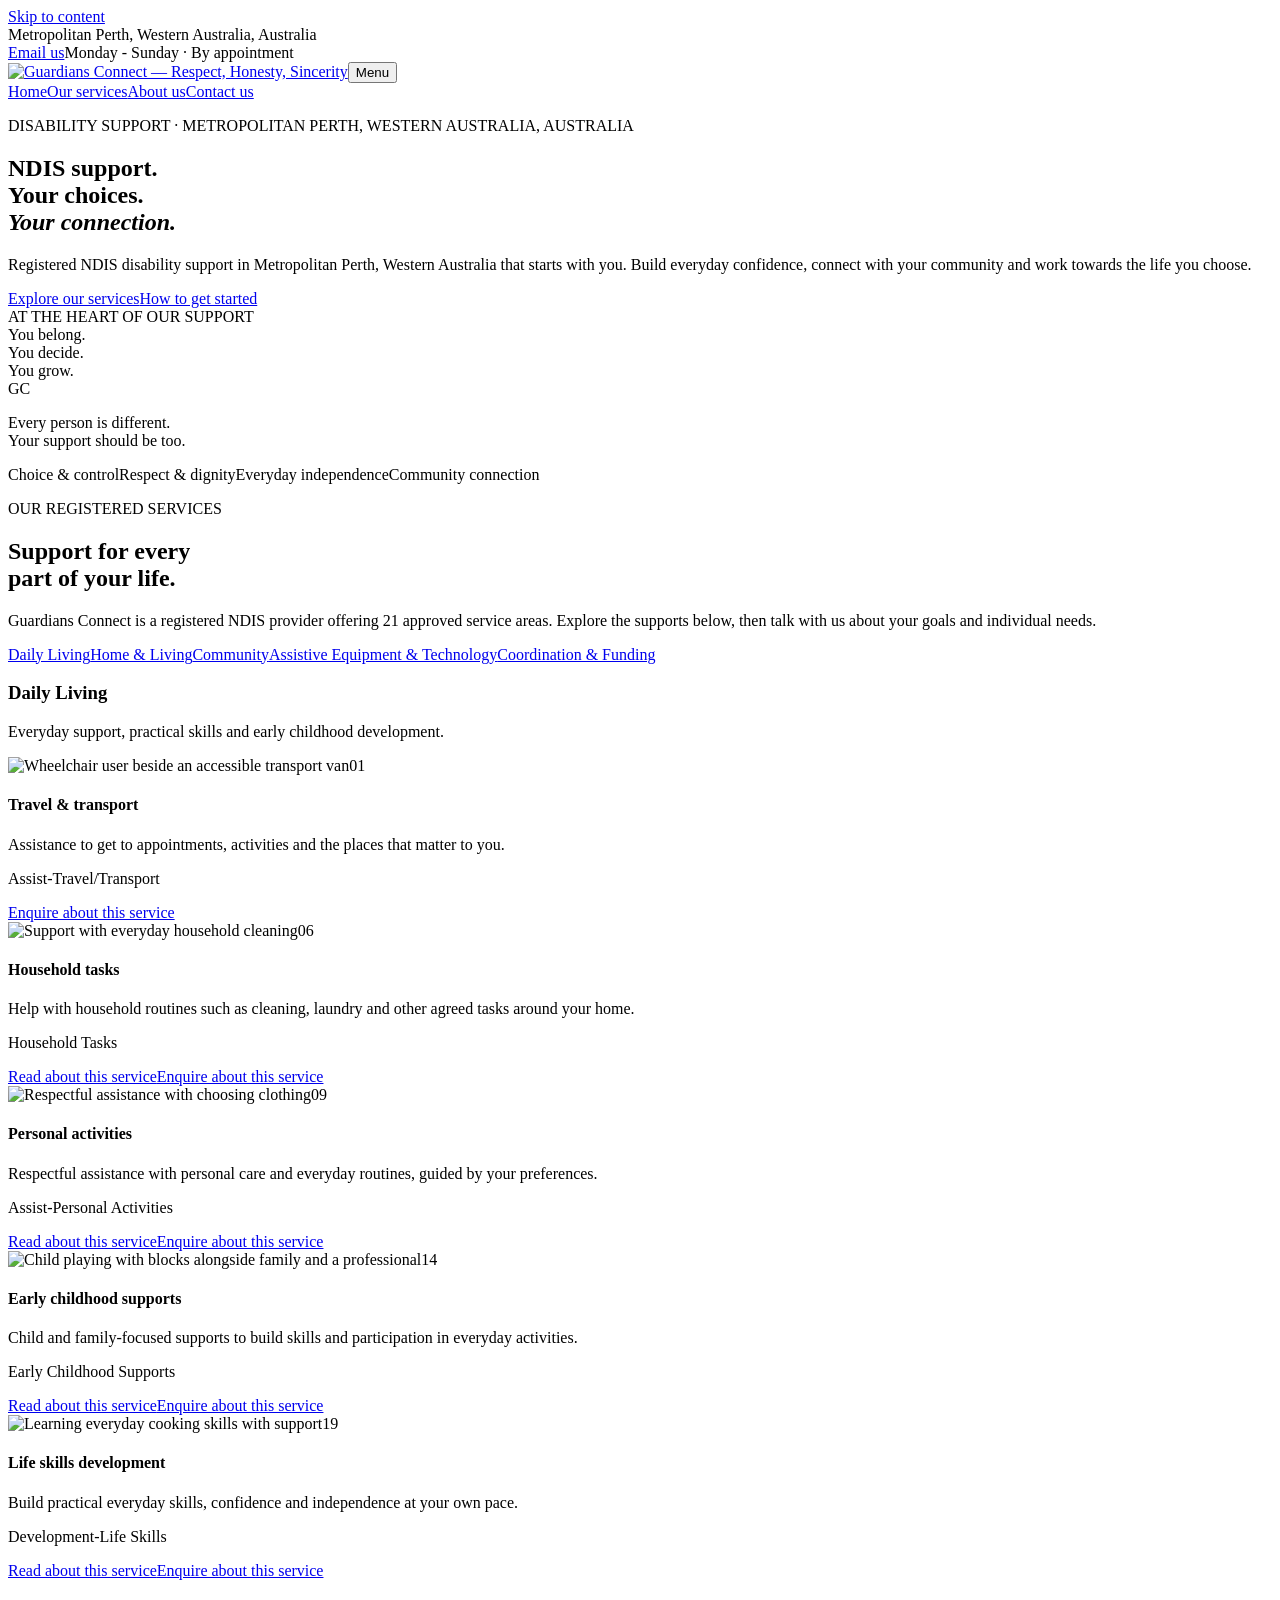
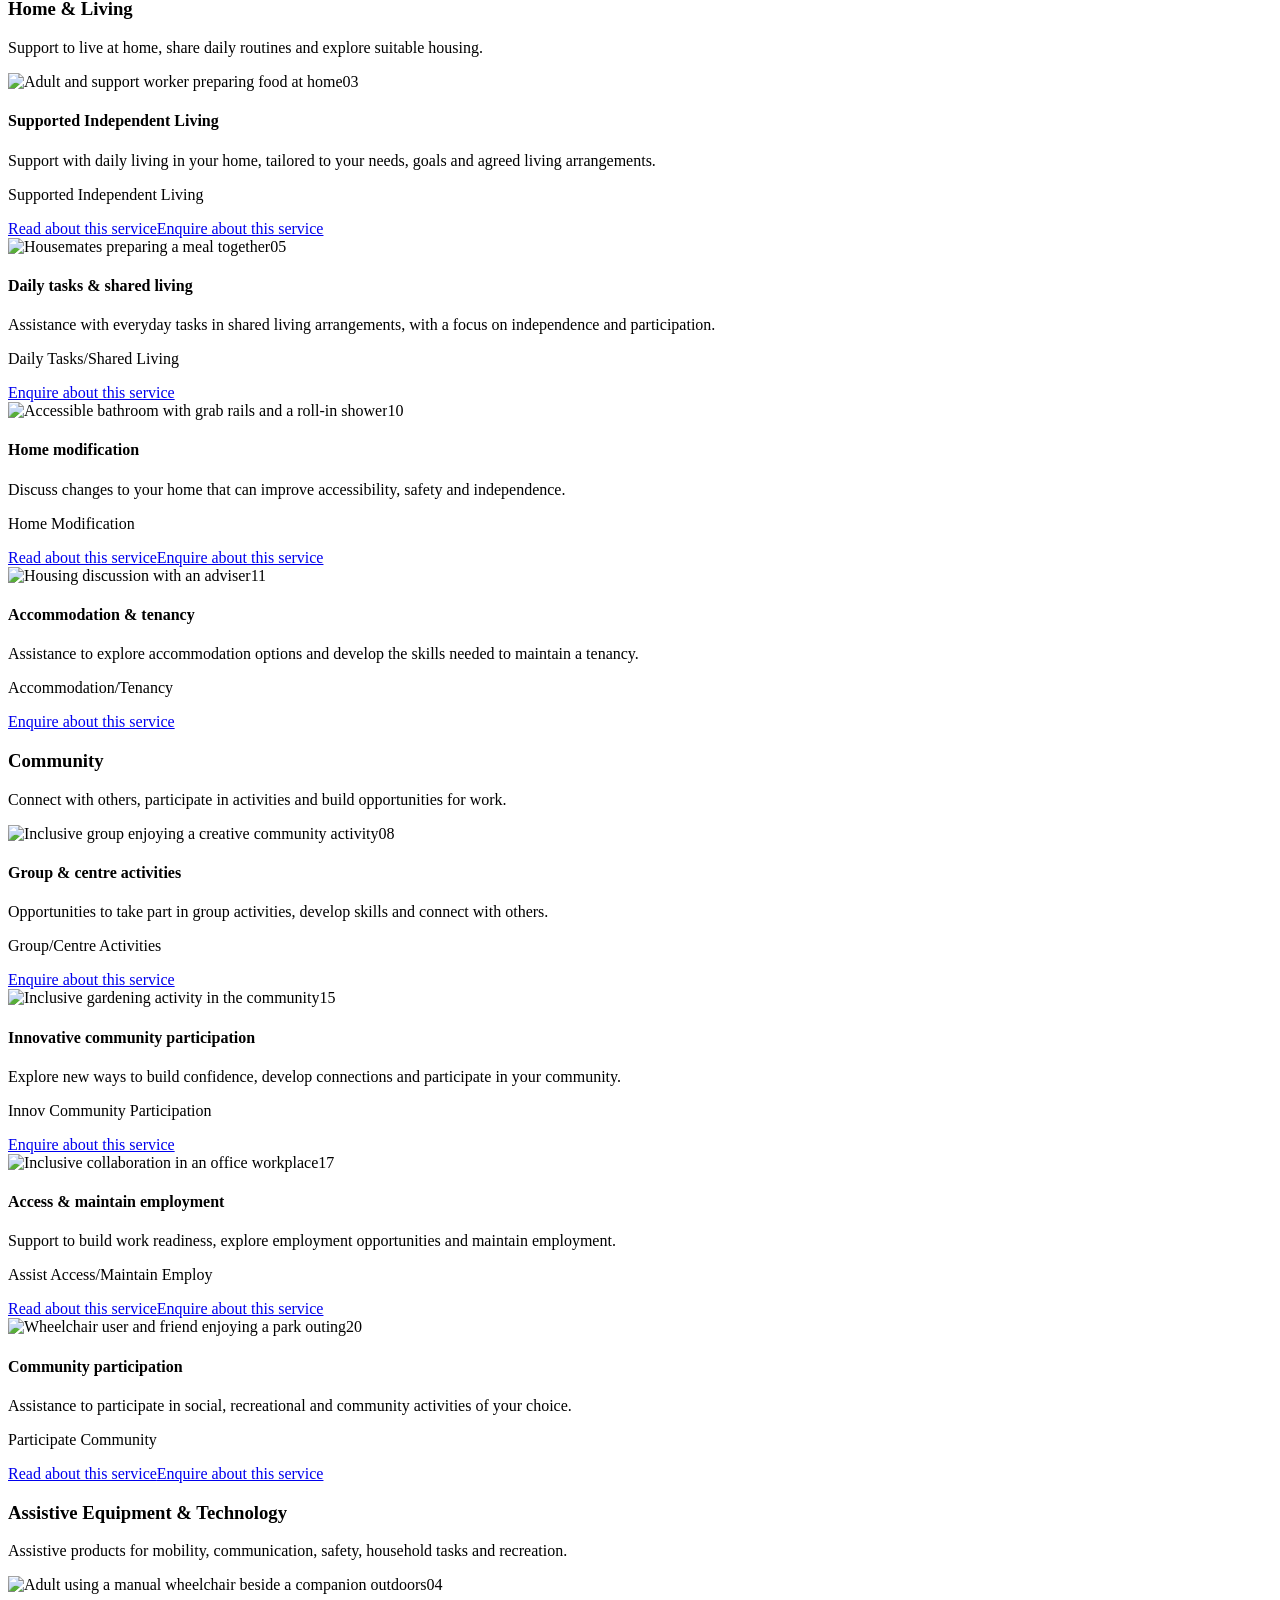
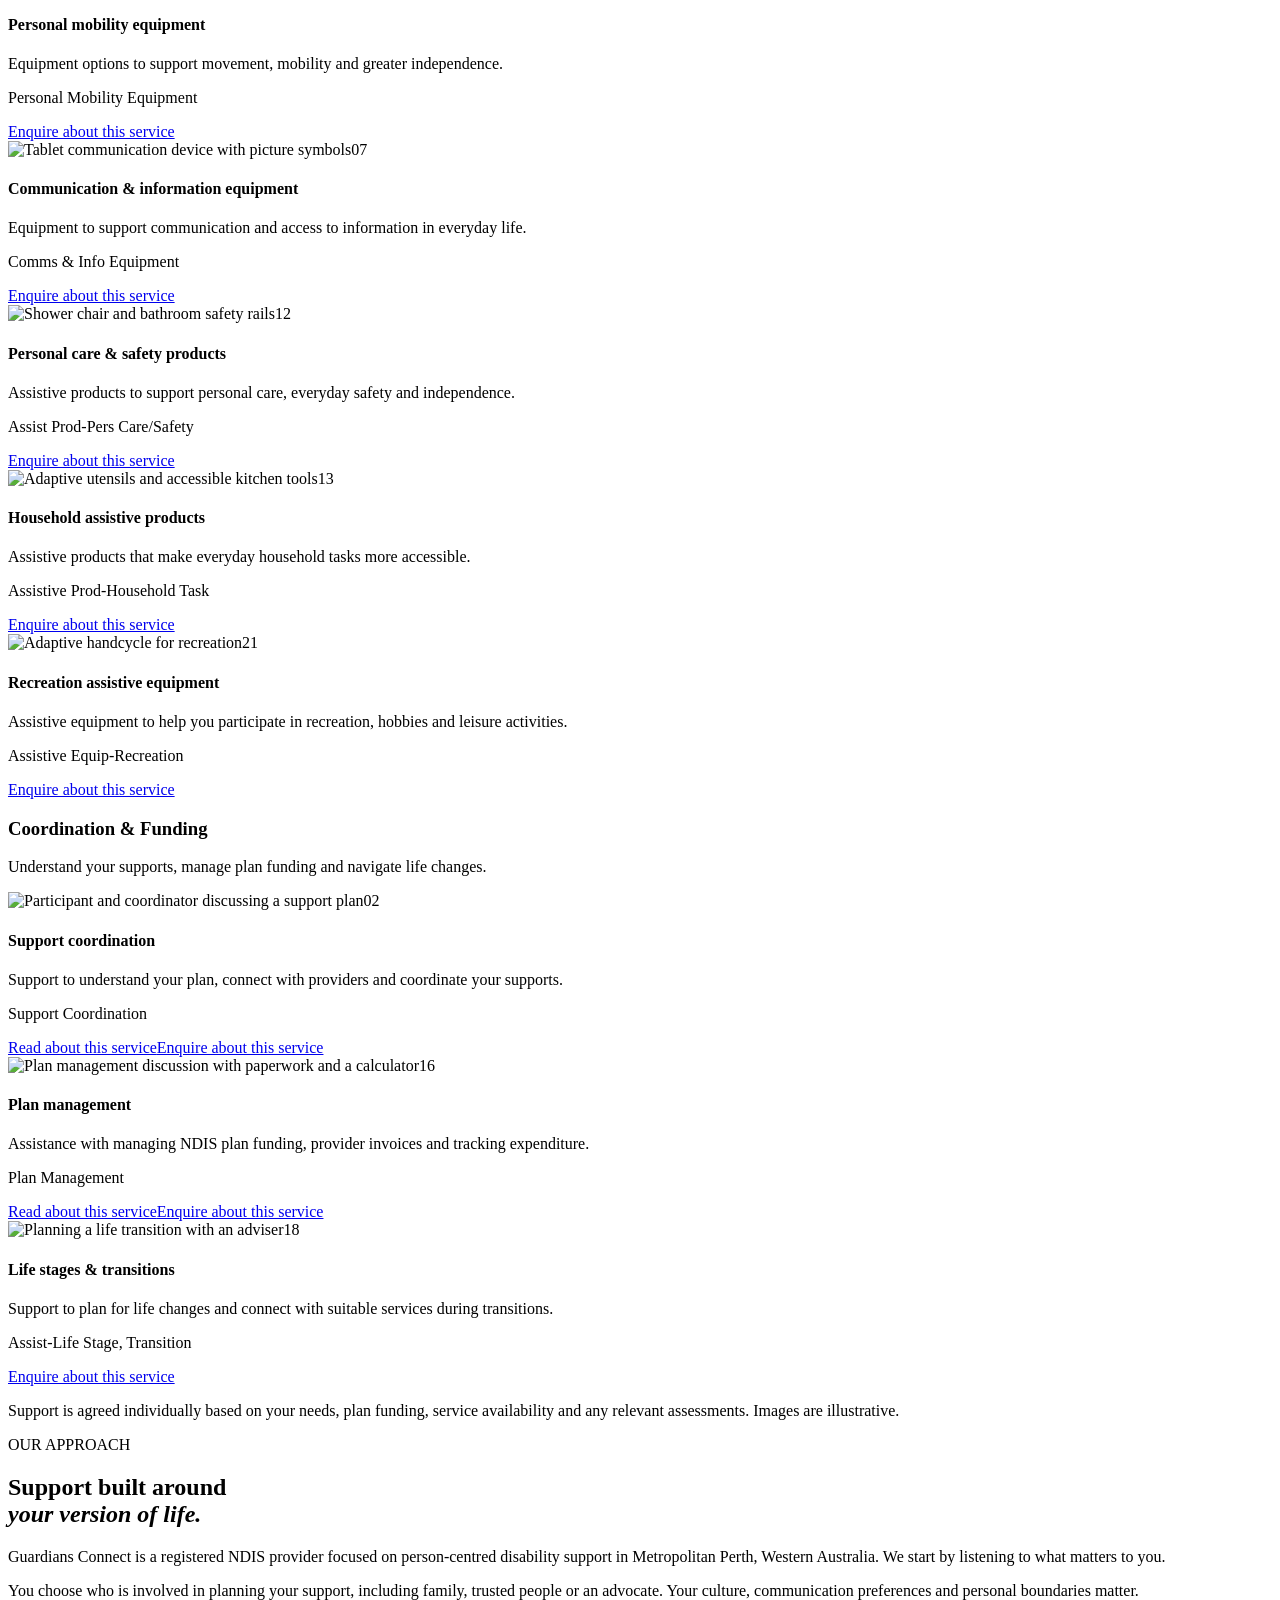
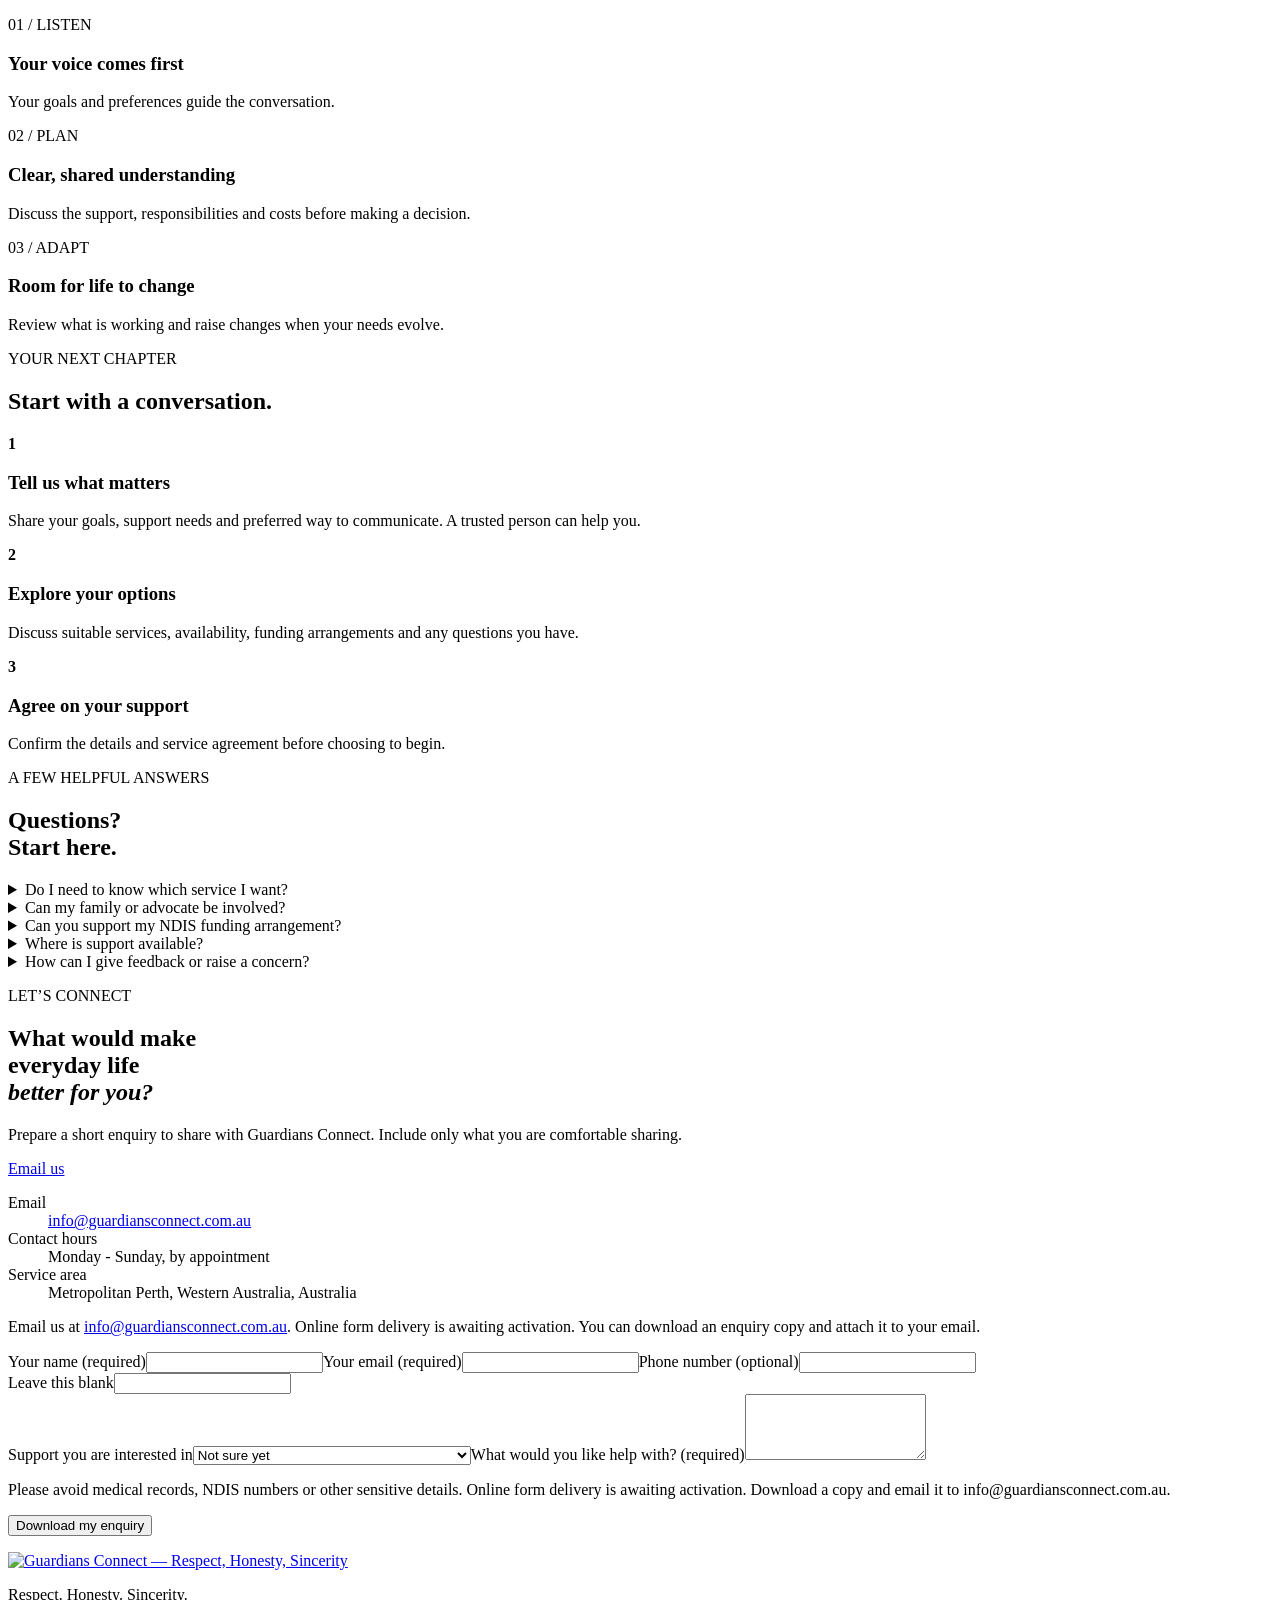
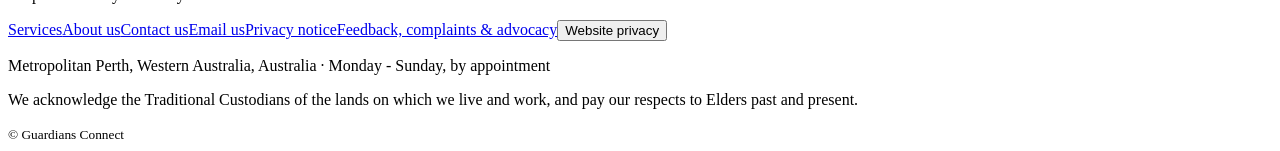
==== commit 7d0d8c61: "fix github pages and file path" ====
--- a/index.html
+++ b/index.html
@@ -1 +1 @@
-<!doctype html><html lang="en-AU"><head><meta charset="utf-8"><meta name="viewport" content="width=device-width,initial-scale=1"><meta name="description" content="Registered NDIS provider in Metropolitan Perth, Western Australia offering 21 service areas, including SIL, support coordination, personal care, early childhood and plan management."><meta name="theme-color" content="#123e48"><title>Guardians Connect | Registered NDIS Provider Western Australia</title><link rel="icon" type="image/svg+xml" href="data:image/svg+xml,%3Csvg xmlns='http://www.w3.org/2000/svg' viewBox='0 0 32 32'%3E%3Crect width='32' height='32' rx='8' fill='%23123e48'/%3E%3Ctext x='5' y='23' font-size='20' font-family='Arial' font-weight='bold' fill='%23d5ef73'%3EG%3C/text%3E%3C/svg%3E"><link rel="stylesheet" href="styles.css"><link rel="canonical" href="https://guardians-connect.johnctu.chatgpt.site/"><meta name="robots" content="index,follow,max-image-preview:large"><meta property="og:type" content="website"><meta property="og:site_name" content="Guardians Connect"><meta property="og:locale" content="en_AU"><meta property="og:title" content="Guardians Connect | Registered NDIS Provider Western Australia"><meta property="og:description" content="Registered NDIS provider in Metropolitan Perth, Western Australia offering 21 service areas, including SIL, support coordination, personal care, early childhood and plan management."><meta property="og:url" content="https://guardians-connect.johnctu.chatgpt.site/"><meta name="twitter:card" content="summary"><meta name="twitter:title" content="Guardians Connect | Registered NDIS Provider Western Australia"><meta name="twitter:description" content="Registered NDIS provider in Metropolitan Perth, Western Australia offering 21 service areas, including SIL, support coordination, personal care, early childhood and plan management."><script type="application/ld+json">{"@context": "https://schema.org", "@graph": [{"@type": "WebSite", "@id": "https://guardians-connect.johnctu.chatgpt.site/#website", "url": "https://guardians-connect.johnctu.chatgpt.site/", "name": "Guardians Connect", "publisher": {"@id": "https://guardians-connect.johnctu.chatgpt.site/#organization"}, "inLanguage": "en-AU"}, {"@type": "Organization", "@id": "https://guardians-connect.johnctu.chatgpt.site/#organization", "name": "Guardians Connect", "alternateName": "NDIS Guardians", "url": "https://guardians-connect.johnctu.chatgpt.site/", "logo": "https://guardians-connect.johnctu.chatgpt.site/guardians-connect-logo.webp", "description": "Registered NDIS provider offering disability support services in Metropolitan Perth, Western Australia.", "areaServed": {"@type": "Place", "name": "Metropolitan Perth, Western Australia, Australia", "containedInPlace": {"@type": "Country", "name": "Australia"}}, "hasOfferCatalog": {"@type": "OfferCatalog", "name": "Guardians Connect NDIS services", "itemListElement": [{"@type": "Offer", "itemOffered": {"@type": "Service", "name": "Travel & transport", "description": "Assistance to get to appointments, activities and the places that matter to you.", "provider": {"@id": "https://guardians-connect.johnctu.chatgpt.site/#organization"}, "areaServed": {"@type": "Place", "name": "Metropolitan Perth, Western Australia, Australia", "containedInPlace": {"@type": "Country", "name": "Australia"}}, "url": "https://guardians-connect.johnctu.chatgpt.site/#service-01"}}, {"@type": "Offer", "itemOffered": {"@type": "Service", "name": "Support coordination", "description": "Support to understand your plan, connect with providers and coordinate your supports.", "provider": {"@id": "https://guardians-connect.johnctu.chatgpt.site/#organization"}, "areaServed": {"@type": "Place", "name": "Metropolitan Perth, Western Australia, Australia", "containedInPlace": {"@type": "Country", "name": "Australia"}}, "url": "https://guardians-connect.johnctu.chatgpt.site/services/support-coordination.html"}}, {"@type": "Offer", "itemOffered": {"@type": "Service", "name": "Supported Independent Living", "description": "Support with daily living in your home, tailored to your needs, goals and agreed living arrangements.", "provider": {"@id": "https://guardians-connect.johnctu.chatgpt.site/#organization"}, "areaServed": {"@type": "Place", "name": "Metropolitan Perth, Western Australia, Australia", "containedInPlace": {"@type": "Country", "name": "Australia"}}, "url": "https://guardians-connect.johnctu.chatgpt.site/services/supported-independent-living.html"}}, {"@type": "Offer", "itemOffered": {"@type": "Service", "name": "Personal mobility equipment", "description": "Equipment options to support movement, mobility and greater independence.", "provider": {"@id": "https://guardians-connect.johnctu.chatgpt.site/#organization"}, "areaServed": {"@type": "Place", "name": "Metropolitan Perth, Western Australia, Australia", "containedInPlace": {"@type": "Country", "name": "Australia"}}, "url": "https://guardians-connect.johnctu.chatgpt.site/#service-04"}}, {"@type": "Offer", "itemOffered": {"@type": "Service", "name": "Daily tasks & shared living", "description": "Assistance with everyday tasks in shared living arrangements, with a focus on independence and participation.", "provider": {"@id": "https://guardians-connect.johnctu.chatgpt.site/#organization"}, "areaServed": {"@type": "Place", "name": "Metropolitan Perth, Western Australia, Australia", "containedInPlace": {"@type": "Country", "name": "Australia"}}, "url": "https://guardians-connect.johnctu.chatgpt.site/#service-05"}}, {"@type": "Offer", "itemOffered": {"@type": "Service", "name": "Household tasks", "description": "Help with household routines such as cleaning, laundry and other agreed tasks around your home.", "provider": {"@id": "https://guardians-connect.johnctu.chatgpt.site/#organization"}, "areaServed": {"@type": "Place", "name": "Metropolitan Perth, Western Australia, Australia", "containedInPlace": {"@type": "Country", "name": "Australia"}}, "url": "https://guardians-connect.johnctu.chatgpt.site/services/household-tasks.html"}}, {"@type": "Offer", "itemOffered": {"@type": "Service", "name": "Communication & information equipment", "description": "Equipment to support communication and access to information in everyday life.", "provider": {"@id": "https://guardians-connect.johnctu.chatgpt.site/#organization"}, "areaServed": {"@type": "Place", "name": "Metropolitan Perth, Western Australia, Australia", "containedInPlace": {"@type": "Country", "name": "Australia"}}, "url": "https://guardians-connect.johnctu.chatgpt.site/#service-07"}}, {"@type": "Offer", "itemOffered": {"@type": "Service", "name": "Group & centre activities", "description": "Opportunities to take part in group activities, develop skills and connect with others.", "provider": {"@id": "https://guardians-connect.johnctu.chatgpt.site/#organization"}, "areaServed": {"@type": "Place", "name": "Metropolitan Perth, Western Australia, Australia", "containedInPlace": {"@type": "Country", "name": "Australia"}}, "url": "https://guardians-connect.johnctu.chatgpt.site/#service-08"}}, {"@type": "Offer", "itemOffered": {"@type": "Service", "name": "Personal activities", "description": "Respectful assistance with personal care and everyday routines, guided by your preferences.", "provider": {"@id": "https://guardians-connect.johnctu.chatgpt.site/#organization"}, "areaServed": {"@type": "Place", "name": "Metropolitan Perth, Western Australia, Australia", "containedInPlace": {"@type": "Country", "name": "Australia"}}, "url": "https://guardians-connect.johnctu.chatgpt.site/services/personal-care-support.html"}}, {"@type": "Offer", "itemOffered": {"@type": "Service", "name": "Home modification", "description": "Discuss changes to your home that can improve accessibility, safety and independence.", "provider": {"@id": "https://guardians-connect.johnctu.chatgpt.site/#organization"}, "areaServed": {"@type": "Place", "name": "Metropolitan Perth, Western Australia, Australia", "containedInPlace": {"@type": "Country", "name": "Australia"}}, "url": "https://guardians-connect.johnctu.chatgpt.site/services/home-modifications.html"}}, {"@type": "Offer", "itemOffered": {"@type": "Service", "name": "Accommodation & tenancy", "description": "Assistance to explore accommodation options and develop the skills needed to maintain a tenancy.", "provider": {"@id": "https://guardians-connect.johnctu.chatgpt.site/#organization"}, "areaServed": {"@type": "Place", "name": "Metropolitan Perth, Western Australia, Australia", "containedInPlace": {"@type": "Country", "name": "Australia"}}, "url": "https://guardians-connect.johnctu.chatgpt.site/#service-11"}}, {"@type": "Offer", "itemOffered": {"@type": "Service", "name": "Personal care & safety products", "description": "Assistive products to support personal care, everyday safety and independence.", "provider": {"@id": "https://guardians-connect.johnctu.chatgpt.site/#organization"}, "areaServed": {"@type": "Place", "name": "Metropolitan Perth, Western Australia, Australia", "containedInPlace": {"@type": "Country", "name": "Australia"}}, "url": "https://guardians-connect.johnctu.chatgpt.site/#service-12"}}, {"@type": "Offer", "itemOffered": {"@type": "Service", "name": "Household assistive products", "description": "Assistive products that make everyday household tasks more accessible.", "provider": {"@id": "https://guardians-connect.johnctu.chatgpt.site/#organization"}, "areaServed": {"@type": "Place", "name": "Metropolitan Perth, Western Australia, Australia", "containedInPlace": {"@type": "Country", "name": "Australia"}}, "url": "https://guardians-connect.johnctu.chatgpt.site/#service-13"}}, {"@type": "Offer", "itemOffered": {"@type": "Service", "name": "Early childhood supports", "description": "Child and family-focused supports to build skills and participation in everyday activities.", "provider": {"@id": "https://guardians-connect.johnctu.chatgpt.site/#organization"}, "areaServed": {"@type": "Place", "name": "Metropolitan Perth, Western Australia, Australia", "containedInPlace": {"@type": "Country", "name": "Australia"}}, "url": "https://guardians-connect.johnctu.chatgpt.site/services/early-childhood-supports.html"}}, {"@type": "Offer", "itemOffered": {"@type": "Service", "name": "Innovative community participation", "description": "Explore new ways to build confidence, develop connections and participate in your community.", "provider": {"@id": "https://guardians-connect.johnctu.chatgpt.site/#organization"}, "areaServed": {"@type": "Place", "name": "Metropolitan Perth, Western Australia, Australia", "containedInPlace": {"@type": "Country", "name": "Australia"}}, "url": "https://guardians-connect.johnctu.chatgpt.site/#service-15"}}, {"@type": "Offer", "itemOffered": {"@type": "Service", "name": "Plan management", "description": "Assistance with managing NDIS plan funding, provider invoices and tracking expenditure.", "provider": {"@id": "https://guardians-connect.johnctu.chatgpt.site/#organization"}, "areaServed": {"@type": "Place", "name": "Metropolitan Perth, Western Australia, Australia", "containedInPlace": {"@type": "Country", "name": "Australia"}}, "url": "https://guardians-connect.johnctu.chatgpt.site/services/plan-management.html"}}, {"@type": "Offer", "itemOffered": {"@type": "Service", "name": "Access & maintain employment", "description": "Support to build work readiness, explore employment opportunities and maintain employment.", "provider": {"@id": "https://guardians-connect.johnctu.chatgpt.site/#organization"}, "areaServed": {"@type": "Place", "name": "Metropolitan Perth, Western Australia, Australia", "containedInPlace": {"@type": "Country", "name": "Australia"}}, "url": "https://guardians-connect.johnctu.chatgpt.site/services/employment-support.html"}}, {"@type": "Offer", "itemOffered": {"@type": "Service", "name": "Life stages & transitions", "description": "Support to plan for life changes and connect with suitable services during transitions.", "provider": {"@id": "https://guardians-connect.johnctu.chatgpt.site/#organization"}, "areaServed": {"@type": "Place", "name": "Metropolitan Perth, Western Australia, Australia", "containedInPlace": {"@type": "Country", "name": "Australia"}}, "url": "https://guardians-connect.johnctu.chatgpt.site/#service-18"}}, {"@type": "Offer", "itemOffered": {"@type": "Service", "name": "Life skills development", "description": "Build practical everyday skills, confidence and independence at your own pace.", "provider": {"@id": "https://guardians-connect.johnctu.chatgpt.site/#organization"}, "areaServed": {"@type": "Place", "name": "Metropolitan Perth, Western Australia, Australia", "containedInPlace": {"@type": "Country", "name": "Australia"}}, "url": "https://guardians-connect.johnctu.chatgpt.site/services/life-skills-development.html"}}, {"@type": "Offer", "itemOffered": {"@type": "Service", "name": "Community participation", "description": "Assistance to participate in social, recreational and community activities of your choice.", "provider": {"@id": "https://guardians-connect.johnctu.chatgpt.site/#organization"}, "areaServed": {"@type": "Place", "name": "Metropolitan Perth, Western Australia, Australia", "containedInPlace": {"@type": "Country", "name": "Australia"}}, "url": "https://guardians-connect.johnctu.chatgpt.site/services/community-participation.html"}}, {"@type": "Offer", "itemOffered": {"@type": "Service", "name": "Recreation assistive equipment", "description": "Assistive equipment to help you participate in recreation, hobbies and leisure activities.", "provider": {"@id": "https://guardians-connect.johnctu.chatgpt.site/#organization"}, "areaServed": {"@type": "Place", "name": "Metropolitan Perth, Western Australia, Australia", "containedInPlace": {"@type": "Country", "name": "Australia"}}, "url": "https://guardians-connect.johnctu.chatgpt.site/#service-21"}}]}, "email": "info@guardiansconnect.com.au", "contactPoint": {"@type": "ContactPoint", "email": "info@guardiansconnect.com.au", "contactType": "customer service", "availableLanguage": "English", "description": "Monday - Sunday, by appointment"}}, {"@type": "WebPage", "@id": "https://guardians-connect.johnctu.chatgpt.site/#webpage", "url": "https://guardians-connect.johnctu.chatgpt.site/", "name": "Guardians Connect | Registered NDIS Provider Western Australia", "description": "Registered NDIS provider in Metropolitan Perth, Western Australia offering 21 service areas, including SIL, support coordination, personal care, early childhood and plan management.", "isPartOf": {"@id": "https://guardians-connect.johnctu.chatgpt.site/#website"}, "about": {"@id": "https://guardians-connect.johnctu.chatgpt.site/#organization"}, "inLanguage": "en-AU"}]}</script></head><body><a class="skip" href="#main">Skip to content</a><div class="contact-bar" aria-label="Contact details"><span>Metropolitan Perth, Western Australia, Australia</span><div><a href="mailto:info@guardiansconnect.com.au">Email us</a><span>Monday - Sunday · By appointment</span></div></div><header><a class="brand" href="/"><img class="uploaded-logo" src="guardians-connect-logo.webp" alt="Guardians Connect — Respect, Honesty, Sincerity" width="1280" height="1280"></a><button class="menu" aria-expanded="false" aria-controls="nav">Menu</button><nav id="nav" aria-label="Main navigation"><a href="/">Home</a><a href="/#services">Our services</a><a href="/about.html">About us</a><a class="button small" href="/contact.html">Contact us</a></nav></header><main id="main"><section class="hero"><div class="hero-copy"><p class="eyebrow">DISABILITY SUPPORT · METROPOLITAN PERTH, WESTERN AUSTRALIA, AUSTRALIA</p><h1>NDIS support.<br>Your choices.<br><em>Your connection.</em></h1><p class="lead">Registered NDIS disability support in Metropolitan Perth, Western Australia that starts with you. Build everyday confidence, connect with your community and work towards the life you choose.</p><div class="actions"><a class="button lime" href="#services">Explore our services</a><a class="text-link" href="#getting-started">How to get started</a></div></div><aside class="hero-panel" aria-label="Our focus"><span class="panel-label">AT THE HEART OF OUR SUPPORT</span><div class="big-type">You belong.<br>You decide.<br>You grow.</div><div class="panel-bottom"><span class="circle" aria-hidden="true">GC</span><p>Every person is different.<br>Your support should be too.</p></div></aside></section><div class="values-strip"><span>Choice & control</span><span>Respect & dignity</span><span>Everyday independence</span><span>Community connection</span></div><section id="services" class="section"><div class="section-heading"><div><p class="eyebrow">OUR REGISTERED SERVICES</p><h2>Support for every<br>part of your life.</h2></div><p>Guardians Connect is a registered NDIS provider offering 21 approved service areas. Explore the supports below, then talk with us about your goals and individual needs.</p></div><nav class="service-category-nav" aria-label="Service categories"><a href="#category-daily-living">Daily Living</a><a href="#category-home-living">Home &amp; Living</a><a href="#category-community">Community</a><a href="#category-equipment">Assistive Equipment &amp; Technology</a><a href="#category-coordination-funding">Coordination &amp; Funding</a></nav><section class="service-category" id="category-daily-living" aria-labelledby="heading-daily-living"><div class="category-heading"><h3 id="heading-daily-living">Daily Living</h3><p>Everyday support, practical skills and early childhood development.</p></div><div class="cards"><article id="service-01" class="service-card"><img class="service-photo" src="images/services/01.webp" alt="Wheelchair user beside an accessible transport van" width="780" height="520" loading="lazy" decoding="async"><span class="number">01</span><h4>Travel &amp; transport</h4><p>Assistance to get to appointments, activities and the places that matter to you.</p><p class="registration-name">Assist-Travel/Transport</p><a href="#contact" data-service="Travel &amp; transport">Enquire about this service</a></article><article id="service-06" class="service-card"><img class="service-photo" src="images/services/06.webp" alt="Support with everyday household cleaning" width="780" height="520" loading="lazy" decoding="async"><span class="number">06</span><h4>Household tasks</h4><p>Help with household routines such as cleaning, laundry and other agreed tasks around your home.</p><p class="registration-name">Household Tasks</p><a class="service-detail-link" href="/services/household-tasks.html">Read about this service</a><a href="#contact" data-service="Household tasks">Enquire about this service</a></article><article id="service-09" class="service-card"><img class="service-photo" src="images/services/09.webp" alt="Respectful assistance with choosing clothing" width="780" height="520" loading="lazy" decoding="async"><span class="number">09</span><h4>Personal activities</h4><p>Respectful assistance with personal care and everyday routines, guided by your preferences.</p><p class="registration-name">Assist-Personal Activities</p><a class="service-detail-link" href="/services/personal-care-support.html">Read about this service</a><a href="#contact" data-service="Personal activities">Enquire about this service</a></article><article id="service-14" class="service-card"><img class="service-photo" src="images/services/14.webp" alt="Child playing with blocks alongside family and a professional" width="780" height="520" loading="lazy" decoding="async"><span class="number">14</span><h4>Early childhood supports</h4><p>Child and family-focused supports to build skills and participation in everyday activities.</p><p class="registration-name">Early Childhood Supports</p><a class="service-detail-link" href="/services/early-childhood-supports.html">Read about this service</a><a href="#contact" data-service="Early childhood supports">Enquire about this service</a></article><article id="service-19" class="service-card"><img class="service-photo" src="images/services/19.webp" alt="Learning everyday cooking skills with support" width="780" height="520" loading="lazy" decoding="async"><span class="number">19</span><h4>Life skills development</h4><p>Build practical everyday skills, confidence and independence at your own pace.</p><p class="registration-name">Development-Life Skills</p><a class="service-detail-link" href="/services/life-skills-development.html">Read about this service</a><a href="#contact" data-service="Life skills development">Enquire about this service</a></article></div></section><section class="service-category" id="category-home-living" aria-labelledby="heading-home-living"><div class="category-heading"><h3 id="heading-home-living">Home &amp; Living</h3><p>Support to live at home, share daily routines and explore suitable housing.</p></div><div class="cards"><article id="service-03" class="service-card"><img class="service-photo" src="images/services/03.webp" alt="Adult and support worker preparing food at home" width="780" height="520" loading="lazy" decoding="async"><span class="number">03</span><h4>Supported Independent Living</h4><p>Support with daily living in your home, tailored to your needs, goals and agreed living arrangements.</p><p class="registration-name">Supported Independent Living</p><a class="service-detail-link" href="/services/supported-independent-living.html">Read about this service</a><a href="#contact" data-service="Supported Independent Living">Enquire about this service</a></article><article id="service-05" class="service-card"><img class="service-photo" src="images/services/05.webp" alt="Housemates preparing a meal together" width="780" height="520" loading="lazy" decoding="async"><span class="number">05</span><h4>Daily tasks &amp; shared living</h4><p>Assistance with everyday tasks in shared living arrangements, with a focus on independence and participation.</p><p class="registration-name">Daily Tasks/Shared Living</p><a href="#contact" data-service="Daily tasks &amp; shared living">Enquire about this service</a></article><article id="service-10" class="service-card"><img class="service-photo" src="images/services/10.webp" alt="Accessible bathroom with grab rails and a roll-in shower" width="780" height="520" loading="lazy" decoding="async"><span class="number">10</span><h4>Home modification</h4><p>Discuss changes to your home that can improve accessibility, safety and independence.</p><p class="registration-name">Home Modification</p><a class="service-detail-link" href="/services/home-modifications.html">Read about this service</a><a href="#contact" data-service="Home modification">Enquire about this service</a></article><article id="service-11" class="service-card"><img class="service-photo" src="images/services/11.webp" alt="Housing discussion with an adviser" width="780" height="520" loading="lazy" decoding="async"><span class="number">11</span><h4>Accommodation &amp; tenancy</h4><p>Assistance to explore accommodation options and develop the skills needed to maintain a tenancy.</p><p class="registration-name">Accommodation/Tenancy</p><a href="#contact" data-service="Accommodation &amp; tenancy">Enquire about this service</a></article></div></section><section class="service-category" id="category-community" aria-labelledby="heading-community"><div class="category-heading"><h3 id="heading-community">Community</h3><p>Connect with others, participate in activities and build opportunities for work.</p></div><div class="cards"><article id="service-08" class="service-card"><img class="service-photo" src="images/services/08.webp" alt="Inclusive group enjoying a creative community activity" width="780" height="520" loading="lazy" decoding="async"><span class="number">08</span><h4>Group &amp; centre activities</h4><p>Opportunities to take part in group activities, develop skills and connect with others.</p><p class="registration-name">Group/Centre Activities</p><a href="#contact" data-service="Group &amp; centre activities">Enquire about this service</a></article><article id="service-15" class="service-card"><img class="service-photo" src="images/services/15.webp" alt="Inclusive gardening activity in the community" width="780" height="520" loading="lazy" decoding="async"><span class="number">15</span><h4>Innovative community participation</h4><p>Explore new ways to build confidence, develop connections and participate in your community.</p><p class="registration-name">Innov Community Participation</p><a href="#contact" data-service="Innovative community participation">Enquire about this service</a></article><article id="service-17" class="service-card"><img class="service-photo" src="images/services/17.webp" alt="Inclusive collaboration in an office workplace" width="780" height="520" loading="lazy" decoding="async"><span class="number">17</span><h4>Access &amp; maintain employment</h4><p>Support to build work readiness, explore employment opportunities and maintain employment.</p><p class="registration-name">Assist Access/Maintain Employ</p><a class="service-detail-link" href="/services/employment-support.html">Read about this service</a><a href="#contact" data-service="Access &amp; maintain employment">Enquire about this service</a></article><article id="service-20" class="service-card"><img class="service-photo" src="images/services/20.webp" alt="Wheelchair user and friend enjoying a park outing" width="780" height="520" loading="lazy" decoding="async"><span class="number">20</span><h4>Community participation</h4><p>Assistance to participate in social, recreational and community activities of your choice.</p><p class="registration-name">Participate Community</p><a class="service-detail-link" href="/services/community-participation.html">Read about this service</a><a href="#contact" data-service="Community participation">Enquire about this service</a></article></div></section><section class="service-category" id="category-equipment" aria-labelledby="heading-equipment"><div class="category-heading"><h3 id="heading-equipment">Assistive Equipment &amp; Technology</h3><p>Assistive products for mobility, communication, safety, household tasks and recreation.</p></div><div class="cards"><article id="service-04" class="service-card"><img class="service-photo" src="images/services/04.webp" alt="Adult using a manual wheelchair beside a companion outdoors" width="780" height="520" loading="lazy" decoding="async"><span class="number">04</span><h4>Personal mobility equipment</h4><p>Equipment options to support movement, mobility and greater independence.</p><p class="registration-name">Personal Mobility Equipment</p><a href="#contact" data-service="Personal mobility equipment">Enquire about this service</a></article><article id="service-07" class="service-card"><img class="service-photo" src="images/services/07.webp" alt="Tablet communication device with picture symbols" width="780" height="520" loading="lazy" decoding="async"><span class="number">07</span><h4>Communication &amp; information equipment</h4><p>Equipment to support communication and access to information in everyday life.</p><p class="registration-name">Comms &amp; Info Equipment</p><a href="#contact" data-service="Communication &amp; information equipment">Enquire about this service</a></article><article id="service-12" class="service-card"><img class="service-photo" src="images/services/12.webp" alt="Shower chair and bathroom safety rails" width="780" height="520" loading="lazy" decoding="async"><span class="number">12</span><h4>Personal care &amp; safety products</h4><p>Assistive products to support personal care, everyday safety and independence.</p><p class="registration-name">Assist Prod-Pers Care/Safety</p><a href="#contact" data-service="Personal care &amp; safety products">Enquire about this service</a></article><article id="service-13" class="service-card"><img class="service-photo" src="images/services/13.webp" alt="Adaptive utensils and accessible kitchen tools" width="780" height="520" loading="lazy" decoding="async"><span class="number">13</span><h4>Household assistive products</h4><p>Assistive products that make everyday household tasks more accessible.</p><p class="registration-name">Assistive Prod-Household Task</p><a href="#contact" data-service="Household assistive products">Enquire about this service</a></article><article id="service-21" class="service-card"><img class="service-photo" src="images/services/21.webp" alt="Adaptive handcycle for recreation" width="780" height="520" loading="lazy" decoding="async"><span class="number">21</span><h4>Recreation assistive equipment</h4><p>Assistive equipment to help you participate in recreation, hobbies and leisure activities.</p><p class="registration-name">Assistive Equip-Recreation</p><a href="#contact" data-service="Recreation assistive equipment">Enquire about this service</a></article></div></section><section class="service-category" id="category-coordination-funding" aria-labelledby="heading-coordination-funding"><div class="category-heading"><h3 id="heading-coordination-funding">Coordination &amp; Funding</h3><p>Understand your supports, manage plan funding and navigate life changes.</p></div><div class="cards"><article id="service-02" class="service-card"><img class="service-photo" src="images/services/02.webp" alt="Participant and coordinator discussing a support plan" width="780" height="520" loading="lazy" decoding="async"><span class="number">02</span><h4>Support coordination</h4><p>Support to understand your plan, connect with providers and coordinate your supports.</p><p class="registration-name">Support Coordination</p><a class="service-detail-link" href="/services/support-coordination.html">Read about this service</a><a href="#contact" data-service="Support coordination">Enquire about this service</a></article><article id="service-16" class="service-card"><img class="service-photo" src="images/services/16.webp" alt="Plan management discussion with paperwork and a calculator" width="780" height="520" loading="lazy" decoding="async"><span class="number">16</span><h4>Plan management</h4><p>Assistance with managing NDIS plan funding, provider invoices and tracking expenditure.</p><p class="registration-name">Plan Management</p><a class="service-detail-link" href="/services/plan-management.html">Read about this service</a><a href="#contact" data-service="Plan management">Enquire about this service</a></article><article id="service-18" class="service-card"><img class="service-photo" src="images/services/18.webp" alt="Planning a life transition with an adviser" width="780" height="520" loading="lazy" decoding="async"><span class="number">18</span><h4>Life stages &amp; transitions</h4><p>Support to plan for life changes and connect with suitable services during transitions.</p><p class="registration-name">Assist-Life Stage, Transition</p><a href="#contact" data-service="Life stages &amp; transitions">Enquire about this service</a></article></div></section><p class="note">Support is agreed individually based on your needs, plan funding, service availability and any relevant assessments. Images are illustrative.</p></section><section id="approach" class="approach"><div><p class="eyebrow">OUR APPROACH</p><h2>Support built around<br><em>your version of life.</em></h2><p>Guardians Connect is a registered NDIS provider focused on person-centred disability support in Metropolitan Perth, Western Australia. We start by listening to what matters to you.</p><p>You choose who is involved in planning your support, including family, trusted people or an advocate. Your culture, communication preferences and personal boundaries matter.</p></div><div class="principles"><article><span>01 / LISTEN</span><h3>Your voice comes first</h3><p>Your goals and preferences guide the conversation.</p></article><article><span>02 / PLAN</span><h3>Clear, shared understanding</h3><p>Discuss the support, responsibilities and costs before making a decision.</p></article><article><span>03 / ADAPT</span><h3>Room for life to change</h3><p>Review what is working and raise changes when your needs evolve.</p></article></div></section><section id="getting-started" class="section"><p class="eyebrow">YOUR NEXT CHAPTER</p><h2>Start with a conversation.</h2><div class="steps"><article><b>1</b><h3>Tell us what matters</h3><p>Share your goals, support needs and preferred way to communicate. A trusted person can help you.</p></article><article><b>2</b><h3>Explore your options</h3><p>Discuss suitable services, availability, funding arrangements and any questions you have.</p></article><article><b>3</b><h3>Agree on your support</h3><p>Confirm the details and service agreement before choosing to begin.</p></article></div></section><section class="faq section"><div><p class="eyebrow">A FEW HELPFUL ANSWERS</p><h2>Questions?<br>Start here.</h2></div><div><details><summary>Do I need to know which service I want?</summary><p>No. You can begin by sharing the activities you need help with or the goals you would like to work towards.</p></details><details><summary>Can my family or advocate be involved?</summary><p>Yes. You choose who you want involved in conversations about your support.</p></details><details><summary>Can you support my NDIS funding arrangement?</summary><p>Guardians Connect is a registered NDIS provider. Tell us whether your plan is agency-managed, plan-managed or self-managed so we can discuss your available funding and the services you need. Support and payment arrangements are confirmed before services begin.</p></details><details><summary>Where is support available?</summary><p>Guardians Connect serves Metropolitan Perth, Western Australia, Australia. Availability for your chosen service is confirmed when you enquire.</p></details><details><summary>How can I give feedback or raise a concern?</summary><p>You can raise questions or concerns with your support contact and ask for an advocate to assist you. For independent information about NDIS complaints, visit the <a href="https://www.ndiscommission.gov.au/complaints" target="_blank" rel="noopener">NDIS Quality and Safeguards Commission</a>.</p></details></div></section><section id="contact" class="contact"><div><p class="eyebrow">LET’S CONNECT</p><h2>What would make<br>everyday life<br><em>better for you?</em></h2><p>Prepare a short enquiry to share with Guardians Connect. Include only what you are comfortable sharing.</p><div class="contact-details"><div class="contact-actions"><a class="button contact-email" href="mailto:info@guardiansconnect.com.au">Email us</a></div><dl><div class="contact-email-row"><dt>Email</dt><dd><a href="mailto:info@guardiansconnect.com.au">info@guardiansconnect.com.au</a></dd></div><div><dt>Contact hours</dt><dd>Monday - Sunday, by appointment</dd></div><div><dt>Service area</dt><dd>Metropolitan Perth, Western Australia, Australia</dd></div></dl></div><p class="contact-note">Email us at <a href="mailto:info@guardiansconnect.com.au">info@guardiansconnect.com.au</a>. Online form delivery is awaiting activation. You can download an enquiry copy and attach it to your email.</p></div><form id="enquiry" novalidate aria-describedby="enquiry-note"><div id="enquiry-errors" class="error-summary" tabindex="-1" role="alert" hidden></div><label for="name">Your name (required)</label><input id="name" name="name" autocomplete="name" required maxlength="100" aria-describedby="name-error"><p id="name-error" class="field-error" hidden></p><label for="email">Your email (required)</label><input type="email" id="email" name="email" autocomplete="email" required maxlength="150" aria-describedby="email-error"><p id="email-error" class="field-error" hidden></p><label for="phone">Phone number <span>(optional)</span></label><input type="tel" id="phone" name="phone" autocomplete="tel" maxlength="40"><div class="form-trap" aria-hidden="true"><label for="website">Leave this blank</label><input id="website" name="website" tabindex="-1" autocomplete="off"></div><label for="service">Support you are interested in</label><select id="service" name="service"><option>Not sure yet</option><optgroup label="Daily Living"><option>Travel &amp; transport</option><option>Household tasks</option><option>Personal activities</option><option>Early childhood supports</option><option>Life skills development</option></optgroup><optgroup label="Home &amp; Living"><option>Supported Independent Living</option><option>Daily tasks &amp; shared living</option><option>Home modification</option><option>Accommodation &amp; tenancy</option></optgroup><optgroup label="Community"><option>Group &amp; centre activities</option><option>Innovative community participation</option><option>Access &amp; maintain employment</option><option>Community participation</option></optgroup><optgroup label="Assistive Equipment &amp; Technology"><option>Personal mobility equipment</option><option>Communication &amp; information equipment</option><option>Personal care &amp; safety products</option><option>Household assistive products</option><option>Recreation assistive equipment</option></optgroup><optgroup label="Coordination &amp; Funding"><option>Support coordination</option><option>Plan management</option><option>Life stages &amp; transitions</option></optgroup></select><label for="message">What would you like help with? (required)</label><textarea id="message" name="message" rows="4" maxlength="2000" required aria-describedby="message-error"></textarea><p id="message-error" class="field-error" hidden></p><p class="form-note" id="enquiry-note">Please avoid medical records, NDIS numbers or other sensitive details. Online form delivery is awaiting activation. Download a copy and email it to info@guardiansconnect.com.au.</p><button class="button lime" type="submit">Download my enquiry</button><p id="status" tabindex="-1" role="status" aria-live="polite"></p></form></section></main><footer><a class="brand" href="/"><img class="uploaded-logo" src="guardians-connect-logo.webp" alt="Guardians Connect — Respect, Honesty, Sincerity" width="1280" height="1280"></a><p>Respect. Honesty. Sincerity.</p><div><a href="/#services">Services</a><a href="/about.html">About us</a><a href="/contact.html">Contact us</a><a href="mailto:info@guardiansconnect.com.au">Email us</a><a href="/privacy.html">Privacy notice</a><a href="/feedback.html">Feedback, complaints &amp; advocacy</a><button class="privacy-toggle" type="button" aria-expanded="false" aria-controls="privacy">Website privacy</button></div><p class="footer-contact-info">Metropolitan Perth, Western Australia, Australia · Monday - Sunday, by appointment</p><p class="ack">We acknowledge the Traditional Custodians of the lands on which we live and work, and pay our respects to Elders past and present.</p><div id="privacy" hidden><h3>Website privacy</h3><p>This website does not send your enquiry entries or service-assistant messages to Guardians Connect or save them in browser storage. The automated service guide uses prepared website information; typed messages stay in memory until you leave or refresh the page. Optional voice features use browser speech services, which may process audio or text. Microphone use starts only when you choose Dictate question. Downloading an enquiry creates a text file on your device. Hosting providers may process technical access logs. When online delivery is enabled, FormSubmit will process your enquiry and forward it to info@guardiansconnect.com.au. For privacy questions, email info@guardiansconnect.com.au. Read our <a href="/privacy.html">business privacy notice</a> for more information.</p></div><small>© <span id="year"></span> Guardians Connect</small></footer><script src="enquiry-config.js"></script><script src="script.js"></script><script src="enquiry.js"></script><link rel="stylesheet" href="/chatbot.css"><script src="/chatbot.js" defer></script></body></html>
+<!doctype html><html lang="en-AU"><head><meta charset="utf-8"><meta name="viewport" content="width=device-width,initial-scale=1"><meta name="description" content="Registered NDIS provider in Metropolitan Perth, Western Australia offering 21 service areas, including SIL, support coordination, personal care, early childhood and plan management."><meta name="theme-color" content="#123e48"><title>Guardians Connect | Registered NDIS Provider Western Australia</title><link rel="icon" type="image/svg+xml" href="data:image/svg+xml,%3Csvg xmlns='http://www.w3.org/2000/svg' viewBox='0 0 32 32'%3E%3Crect width='32' height='32' rx='8' fill='%23123e48'/%3E%3Ctext x='5' y='23' font-size='20' font-family='Arial' font-weight='bold' fill='%23d5ef73'%3EG%3C/text%3E%3C/svg%3E"><link rel="stylesheet" href="/Guardians-Connect-website/styles.css"><link rel="canonical" href="https://johnctu.github.io/Guardians-Connect-website/"><meta name="robots" content="index,follow,max-image-preview:large"><meta property="og:type" content="website"><meta property="og:site_name" content="Guardians Connect"><meta property="og:locale" content="en_AU"><meta property="og:title" content="Guardians Connect | Registered NDIS Provider Western Australia"><meta property="og:description" content="Registered NDIS provider in Metropolitan Perth, Western Australia offering 21 service areas, including SIL, support coordination, personal care, early childhood and plan management."><meta property="og:url" content="https://johnctu.github.io/Guardians-Connect-website/"><meta name="twitter:card" content="summary"><meta name="twitter:title" content="Guardians Connect | Registered NDIS Provider Western Australia"><meta name="twitter:description" content="Registered NDIS provider in Metropolitan Perth, Western Australia offering 21 service areas, including SIL, support coordination, personal care, early childhood and plan management."><script type="application/ld+json">{"@context": "https://schema.org", "@graph": [{"@type": "WebSite", "@id": "https://johnctu.github.io/Guardians-Connect-website/#website", "url": "https://johnctu.github.io/Guardians-Connect-website/", "name": "Guardians Connect", "publisher": {"@id": "https://johnctu.github.io/Guardians-Connect-website/#organization"}, "inLanguage": "en-AU"}, {"@type": "Organization", "@id": "https://johnctu.github.io/Guardians-Connect-website/#organization", "name": "Guardians Connect", "alternateName": "NDIS Guardians", "url": "https://johnctu.github.io/Guardians-Connect-website/", "logo": "https://johnctu.github.io/Guardians-Connect-website/guardians-connect-logo.webp", "description": "Registered NDIS provider offering disability support services in Metropolitan Perth, Western Australia.", "areaServed": {"@type": "Place", "name": "Metropolitan Perth, Western Australia, Australia", "containedInPlace": {"@type": "Country", "name": "Australia"}}, "hasOfferCatalog": {"@type": "OfferCatalog", "name": "Guardians Connect NDIS services", "itemListElement": [{"@type": "Offer", "itemOffered": {"@type": "Service", "name": "Travel & transport", "description": "Assistance to get to appointments, activities and the places that matter to you.", "provider": {"@id": "https://johnctu.github.io/Guardians-Connect-website/#organization"}, "areaServed": {"@type": "Place", "name": "Metropolitan Perth, Western Australia, Australia", "containedInPlace": {"@type": "Country", "name": "Australia"}}, "url": "https://johnctu.github.io/Guardians-Connect-website/#service-01"}}, {"@type": "Offer", "itemOffered": {"@type": "Service", "name": "Support coordination", "description": "Support to understand your plan, connect with providers and coordinate your supports.", "provider": {"@id": "https://johnctu.github.io/Guardians-Connect-website/#organization"}, "areaServed": {"@type": "Place", "name": "Metropolitan Perth, Western Australia, Australia", "containedInPlace": {"@type": "Country", "name": "Australia"}}, "url": "https://johnctu.github.io/Guardians-Connect-website/services/support-coordination.html"}}, {"@type": "Offer", "itemOffered": {"@type": "Service", "name": "Supported Independent Living", "description": "Support with daily living in your home, tailored to your needs, goals and agreed living arrangements.", "provider": {"@id": "https://johnctu.github.io/Guardians-Connect-website/#organization"}, "areaServed": {"@type": "Place", "name": "Metropolitan Perth, Western Australia, Australia", "containedInPlace": {"@type": "Country", "name": "Australia"}}, "url": "https://johnctu.github.io/Guardians-Connect-website/services/supported-independent-living.html"}}, {"@type": "Offer", "itemOffered": {"@type": "Service", "name": "Personal mobility equipment", "description": "Equipment options to support movement, mobility and greater independence.", "provider": {"@id": "https://johnctu.github.io/Guardians-Connect-website/#organization"}, "areaServed": {"@type": "Place", "name": "Metropolitan Perth, Western Australia, Australia", "containedInPlace": {"@type": "Country", "name": "Australia"}}, "url": "https://johnctu.github.io/Guardians-Connect-website/#service-04"}}, {"@type": "Offer", "itemOffered": {"@type": "Service", "name": "Daily tasks & shared living", "description": "Assistance with everyday tasks in shared living arrangements, with a focus on independence and participation.", "provider": {"@id": "https://johnctu.github.io/Guardians-Connect-website/#organization"}, "areaServed": {"@type": "Place", "name": "Metropolitan Perth, Western Australia, Australia", "containedInPlace": {"@type": "Country", "name": "Australia"}}, "url": "https://johnctu.github.io/Guardians-Connect-website/#service-05"}}, {"@type": "Offer", "itemOffered": {"@type": "Service", "name": "Household tasks", "description": "Help with household routines such as cleaning, laundry and other agreed tasks around your home.", "provider": {"@id": "https://johnctu.github.io/Guardians-Connect-website/#organization"}, "areaServed": {"@type": "Place", "name": "Metropolitan Perth, Western Australia, Australia", "containedInPlace": {"@type": "Country", "name": "Australia"}}, "url": "https://johnctu.github.io/Guardians-Connect-website/services/household-tasks.html"}}, {"@type": "Offer", "itemOffered": {"@type": "Service", "name": "Communication & information equipment", "description": "Equipment to support communication and access to information in everyday life.", "provider": {"@id": "https://johnctu.github.io/Guardians-Connect-website/#organization"}, "areaServed": {"@type": "Place", "name": "Metropolitan Perth, Western Australia, Australia", "containedInPlace": {"@type": "Country", "name": "Australia"}}, "url": "https://johnctu.github.io/Guardians-Connect-website/#service-07"}}, {"@type": "Offer", "itemOffered": {"@type": "Service", "name": "Group & centre activities", "description": "Opportunities to take part in group activities, develop skills and connect with others.", "provider": {"@id": "https://johnctu.github.io/Guardians-Connect-website/#organization"}, "areaServed": {"@type": "Place", "name": "Metropolitan Perth, Western Australia, Australia", "containedInPlace": {"@type": "Country", "name": "Australia"}}, "url": "https://johnctu.github.io/Guardians-Connect-website/#service-08"}}, {"@type": "Offer", "itemOffered": {"@type": "Service", "name": "Personal activities", "description": "Respectful assistance with personal care and everyday routines, guided by your preferences.", "provider": {"@id": "https://johnctu.github.io/Guardians-Connect-website/#organization"}, "areaServed": {"@type": "Place", "name": "Metropolitan Perth, Western Australia, Australia", "containedInPlace": {"@type": "Country", "name": "Australia"}}, "url": "https://johnctu.github.io/Guardians-Connect-website/services/personal-care-support.html"}}, {"@type": "Offer", "itemOffered": {"@type": "Service", "name": "Home modification", "description": "Discuss changes to your home that can improve accessibility, safety and independence.", "provider": {"@id": "https://johnctu.github.io/Guardians-Connect-website/#organization"}, "areaServed": {"@type": "Place", "name": "Metropolitan Perth, Western Australia, Australia", "containedInPlace": {"@type": "Country", "name": "Australia"}}, "url": "https://johnctu.github.io/Guardians-Connect-website/services/home-modifications.html"}}, {"@type": "Offer", "itemOffered": {"@type": "Service", "name": "Accommodation & tenancy", "description": "Assistance to explore accommodation options and develop the skills needed to maintain a tenancy.", "provider": {"@id": "https://johnctu.github.io/Guardians-Connect-website/#organization"}, "areaServed": {"@type": "Place", "name": "Metropolitan Perth, Western Australia, Australia", "containedInPlace": {"@type": "Country", "name": "Australia"}}, "url": "https://johnctu.github.io/Guardians-Connect-website/#service-11"}}, {"@type": "Offer", "itemOffered": {"@type": "Service", "name": "Personal care & safety products", "description": "Assistive products to support personal care, everyday safety and independence.", "provider": {"@id": "https://johnctu.github.io/Guardians-Connect-website/#organization"}, "areaServed": {"@type": "Place", "name": "Metropolitan Perth, Western Australia, Australia", "containedInPlace": {"@type": "Country", "name": "Australia"}}, "url": "https://johnctu.github.io/Guardians-Connect-website/#service-12"}}, {"@type": "Offer", "itemOffered": {"@type": "Service", "name": "Household assistive products", "description": "Assistive products that make everyday household tasks more accessible.", "provider": {"@id": "https://johnctu.github.io/Guardians-Connect-website/#organization"}, "areaServed": {"@type": "Place", "name": "Metropolitan Perth, Western Australia, Australia", "containedInPlace": {"@type": "Country", "name": "Australia"}}, "url": "https://johnctu.github.io/Guardians-Connect-website/#service-13"}}, {"@type": "Offer", "itemOffered": {"@type": "Service", "name": "Early childhood supports", "description": "Child and family-focused supports to build skills and participation in everyday activities.", "provider": {"@id": "https://johnctu.github.io/Guardians-Connect-website/#organization"}, "areaServed": {"@type": "Place", "name": "Metropolitan Perth, Western Australia, Australia", "containedInPlace": {"@type": "Country", "name": "Australia"}}, "url": "https://johnctu.github.io/Guardians-Connect-website/services/early-childhood-supports.html"}}, {"@type": "Offer", "itemOffered": {"@type": "Service", "name": "Innovative community participation", "description": "Explore new ways to build confidence, develop connections and participate in your community.", "provider": {"@id": "https://johnctu.github.io/Guardians-Connect-website/#organization"}, "areaServed": {"@type": "Place", "name": "Metropolitan Perth, Western Australia, Australia", "containedInPlace": {"@type": "Country", "name": "Australia"}}, "url": "https://johnctu.github.io/Guardians-Connect-website/#service-15"}}, {"@type": "Offer", "itemOffered": {"@type": "Service", "name": "Plan management", "description": "Assistance with managing NDIS plan funding, provider invoices and tracking expenditure.", "provider": {"@id": "https://johnctu.github.io/Guardians-Connect-website/#organization"}, "areaServed": {"@type": "Place", "name": "Metropolitan Perth, Western Australia, Australia", "containedInPlace": {"@type": "Country", "name": "Australia"}}, "url": "https://johnctu.github.io/Guardians-Connect-website/services/plan-management.html"}}, {"@type": "Offer", "itemOffered": {"@type": "Service", "name": "Access & maintain employment", "description": "Support to build work readiness, explore employment opportunities and maintain employment.", "provider": {"@id": "https://johnctu.github.io/Guardians-Connect-website/#organization"}, "areaServed": {"@type": "Place", "name": "Metropolitan Perth, Western Australia, Australia", "containedInPlace": {"@type": "Country", "name": "Australia"}}, "url": "https://johnctu.github.io/Guardians-Connect-website/services/employment-support.html"}}, {"@type": "Offer", "itemOffered": {"@type": "Service", "name": "Life stages & transitions", "description": "Support to plan for life changes and connect with suitable services during transitions.", "provider": {"@id": "https://johnctu.github.io/Guardians-Connect-website/#organization"}, "areaServed": {"@type": "Place", "name": "Metropolitan Perth, Western Australia, Australia", "containedInPlace": {"@type": "Country", "name": "Australia"}}, "url": "https://johnctu.github.io/Guardians-Connect-website/#service-18"}}, {"@type": "Offer", "itemOffered": {"@type": "Service", "name": "Life skills development", "description": "Build practical everyday skills, confidence and independence at your own pace.", "provider": {"@id": "https://johnctu.github.io/Guardians-Connect-website/#organization"}, "areaServed": {"@type": "Place", "name": "Metropolitan Perth, Western Australia, Australia", "containedInPlace": {"@type": "Country", "name": "Australia"}}, "url": "https://johnctu.github.io/Guardians-Connect-website/services/life-skills-development.html"}}, {"@type": "Offer", "itemOffered": {"@type": "Service", "name": "Community participation", "description": "Assistance to participate in social, recreational and community activities of your choice.", "provider": {"@id": "https://johnctu.github.io/Guardians-Connect-website/#organization"}, "areaServed": {"@type": "Place", "name": "Metropolitan Perth, Western Australia, Australia", "containedInPlace": {"@type": "Country", "name": "Australia"}}, "url": "https://johnctu.github.io/Guardians-Connect-website/services/community-participation.html"}}, {"@type": "Offer", "itemOffered": {"@type": "Service", "name": "Recreation assistive equipment", "description": "Assistive equipment to help you participate in recreation, hobbies and leisure activities.", "provider": {"@id": "https://johnctu.github.io/Guardians-Connect-website/#organization"}, "areaServed": {"@type": "Place", "name": "Metropolitan Perth, Western Australia, Australia", "containedInPlace": {"@type": "Country", "name": "Australia"}}, "url": "https://johnctu.github.io/Guardians-Connect-website/#service-21"}}]}, "email": "info@guardiansconnect.com.au", "contactPoint": {"@type": "ContactPoint", "email": "info@guardiansconnect.com.au", "contactType": "customer service", "availableLanguage": "English", "description": "Monday - Sunday, by appointment"}}, {"@type": "WebPage", "@id": "https://johnctu.github.io/Guardians-Connect-website/#webpage", "url": "https://johnctu.github.io/Guardians-Connect-website/", "name": "Guardians Connect | Registered NDIS Provider Western Australia", "description": "Registered NDIS provider in Metropolitan Perth, Western Australia offering 21 service areas, including SIL, support coordination, personal care, early childhood and plan management.", "isPartOf": {"@id": "https://johnctu.github.io/Guardians-Connect-website/#website"}, "about": {"@id": "https://johnctu.github.io/Guardians-Connect-website/#organization"}, "inLanguage": "en-AU"}]}</script></head><body><a class="skip" href="#main">Skip to content</a><div class="contact-bar" aria-label="Contact details"><span>Metropolitan Perth, Western Australia, Australia</span><div><a href="mailto:info@guardiansconnect.com.au">Email us</a><span>Monday - Sunday · By appointment</span></div></div><header><a class="brand" href="/Guardians-Connect-website/"><img class="uploaded-logo" src="/Guardians-Connect-website/guardians-connect-logo.webp" alt="Guardians Connect — Respect, Honesty, Sincerity" width="1280" height="1280"></a><button class="menu" aria-expanded="false" aria-controls="nav">Menu</button><nav id="nav" aria-label="Main navigation"><a href="/Guardians-Connect-website/">Home</a><a href="/Guardians-Connect-website/#services">Our services</a><a href="/Guardians-Connect-website/about.html">About us</a><a class="button small" href="/Guardians-Connect-website/contact.html">Contact us</a></nav></header><main id="main"><section class="hero"><div class="hero-copy"><p class="eyebrow">DISABILITY SUPPORT · METROPOLITAN PERTH, WESTERN AUSTRALIA, AUSTRALIA</p><h1>NDIS support.<br>Your choices.<br><em>Your connection.</em></h1><p class="lead">Registered NDIS disability support in Metropolitan Perth, Western Australia that starts with you. Build everyday confidence, connect with your community and work towards the life you choose.</p><div class="actions"><a class="button lime" href="#services">Explore our services</a><a class="text-link" href="#getting-started">How to get started</a></div></div><aside class="hero-panel" aria-label="Our focus"><span class="panel-label">AT THE HEART OF OUR SUPPORT</span><div class="big-type">You belong.<br>You decide.<br>You grow.</div><div class="panel-bottom"><span class="circle" aria-hidden="true">GC</span><p>Every person is different.<br>Your support should be too.</p></div></aside></section><div class="values-strip"><span>Choice & control</span><span>Respect & dignity</span><span>Everyday independence</span><span>Community connection</span></div><section id="services" class="section"><div class="section-heading"><div><p class="eyebrow">OUR REGISTERED SERVICES</p><h2>Support for every<br>part of your life.</h2></div><p>Guardians Connect is a registered NDIS provider offering 21 approved service areas. Explore the supports below, then talk with us about your goals and individual needs.</p></div><nav class="service-category-nav" aria-label="Service categories"><a href="#category-daily-living">Daily Living</a><a href="#category-home-living">Home &amp; Living</a><a href="#category-community">Community</a><a href="#category-equipment">Assistive Equipment &amp; Technology</a><a href="#category-coordination-funding">Coordination &amp; Funding</a></nav><section class="service-category" id="category-daily-living" aria-labelledby="heading-daily-living"><div class="category-heading"><h3 id="heading-daily-living">Daily Living</h3><p>Everyday support, practical skills and early childhood development.</p></div><div class="cards"><article id="service-01" class="service-card"><img class="service-photo" src="/Guardians-Connect-website/images/services/01.webp" alt="Wheelchair user beside an accessible transport van" width="780" height="520" loading="lazy" decoding="async"><span class="number">01</span><h4>Travel &amp; transport</h4><p>Assistance to get to appointments, activities and the places that matter to you.</p><p class="registration-name">Assist-Travel/Transport</p><a href="#contact" data-service="Travel &amp; transport">Enquire about this service</a></article><article id="service-06" class="service-card"><img class="service-photo" src="/Guardians-Connect-website/images/services/06.webp" alt="Support with everyday household cleaning" width="780" height="520" loading="lazy" decoding="async"><span class="number">06</span><h4>Household tasks</h4><p>Help with household routines such as cleaning, laundry and other agreed tasks around your home.</p><p class="registration-name">Household Tasks</p><a class="service-detail-link" href="/Guardians-Connect-website/services/household-tasks.html">Read about this service</a><a href="#contact" data-service="Household tasks">Enquire about this service</a></article><article id="service-09" class="service-card"><img class="service-photo" src="/Guardians-Connect-website/images/services/09.webp" alt="Respectful assistance with choosing clothing" width="780" height="520" loading="lazy" decoding="async"><span class="number">09</span><h4>Personal activities</h4><p>Respectful assistance with personal care and everyday routines, guided by your preferences.</p><p class="registration-name">Assist-Personal Activities</p><a class="service-detail-link" href="/Guardians-Connect-website/services/personal-care-support.html">Read about this service</a><a href="#contact" data-service="Personal activities">Enquire about this service</a></article><article id="service-14" class="service-card"><img class="service-photo" src="/Guardians-Connect-website/images/services/14.webp" alt="Child playing with blocks alongside family and a professional" width="780" height="520" loading="lazy" decoding="async"><span class="number">14</span><h4>Early childhood supports</h4><p>Child and family-focused supports to build skills and participation in everyday activities.</p><p class="registration-name">Early Childhood Supports</p><a class="service-detail-link" href="/Guardians-Connect-website/services/early-childhood-supports.html">Read about this service</a><a href="#contact" data-service="Early childhood supports">Enquire about this service</a></article><article id="service-19" class="service-card"><img class="service-photo" src="/Guardians-Connect-website/images/services/19.webp" alt="Learning everyday cooking skills with support" width="780" height="520" loading="lazy" decoding="async"><span class="number">19</span><h4>Life skills development</h4><p>Build practical everyday skills, confidence and independence at your own pace.</p><p class="registration-name">Development-Life Skills</p><a class="service-detail-link" href="/Guardians-Connect-website/services/life-skills-development.html">Read about this service</a><a href="#contact" data-service="Life skills development">Enquire about this service</a></article></div></section><section class="service-category" id="category-home-living" aria-labelledby="heading-home-living"><div class="category-heading"><h3 id="heading-home-living">Home &amp; Living</h3><p>Support to live at home, share daily routines and explore suitable housing.</p></div><div class="cards"><article id="service-03" class="service-card"><img class="service-photo" src="/Guardians-Connect-website/images/services/03.webp" alt="Adult and support worker preparing food at home" width="780" height="520" loading="lazy" decoding="async"><span class="number">03</span><h4>Supported Independent Living</h4><p>Support with daily living in your home, tailored to your needs, goals and agreed living arrangements.</p><p class="registration-name">Supported Independent Living</p><a class="service-detail-link" href="/Guardians-Connect-website/services/supported-independent-living.html">Read about this service</a><a href="#contact" data-service="Supported Independent Living">Enquire about this service</a></article><article id="service-05" class="service-card"><img class="service-photo" src="/Guardians-Connect-website/images/services/05.webp" alt="Housemates preparing a meal together" width="780" height="520" loading="lazy" decoding="async"><span class="number">05</span><h4>Daily tasks &amp; shared living</h4><p>Assistance with everyday tasks in shared living arrangements, with a focus on independence and participation.</p><p class="registration-name">Daily Tasks/Shared Living</p><a href="#contact" data-service="Daily tasks &amp; shared living">Enquire about this service</a></article><article id="service-10" class="service-card"><img class="service-photo" src="/Guardians-Connect-website/images/services/10.webp" alt="Accessible bathroom with grab rails and a roll-in shower" width="780" height="520" loading="lazy" decoding="async"><span class="number">10</span><h4>Home modification</h4><p>Discuss changes to your home that can improve accessibility, safety and independence.</p><p class="registration-name">Home Modification</p><a class="service-detail-link" href="/Guardians-Connect-website/services/home-modifications.html">Read about this service</a><a href="#contact" data-service="Home modification">Enquire about this service</a></article><article id="service-11" class="service-card"><img class="service-photo" src="/Guardians-Connect-website/images/services/11.webp" alt="Housing discussion with an adviser" width="780" height="520" loading="lazy" decoding="async"><span class="number">11</span><h4>Accommodation &amp; tenancy</h4><p>Assistance to explore accommodation options and develop the skills needed to maintain a tenancy.</p><p class="registration-name">Accommodation/Tenancy</p><a href="#contact" data-service="Accommodation &amp; tenancy">Enquire about this service</a></article></div></section><section class="service-category" id="category-community" aria-labelledby="heading-community"><div class="category-heading"><h3 id="heading-community">Community</h3><p>Connect with others, participate in activities and build opportunities for work.</p></div><div class="cards"><article id="service-08" class="service-card"><img class="service-photo" src="/Guardians-Connect-website/images/services/08.webp" alt="Inclusive group enjoying a creative community activity" width="780" height="520" loading="lazy" decoding="async"><span class="number">08</span><h4>Group &amp; centre activities</h4><p>Opportunities to take part in group activities, develop skills and connect with others.</p><p class="registration-name">Group/Centre Activities</p><a href="#contact" data-service="Group &amp; centre activities">Enquire about this service</a></article><article id="service-15" class="service-card"><img class="service-photo" src="/Guardians-Connect-website/images/services/15.webp" alt="Inclusive gardening activity in the community" width="780" height="520" loading="lazy" decoding="async"><span class="number">15</span><h4>Innovative community participation</h4><p>Explore new ways to build confidence, develop connections and participate in your community.</p><p class="registration-name">Innov Community Participation</p><a href="#contact" data-service="Innovative community participation">Enquire about this service</a></article><article id="service-17" class="service-card"><img class="service-photo" src="/Guardians-Connect-website/images/services/17.webp" alt="Inclusive collaboration in an office workplace" width="780" height="520" loading="lazy" decoding="async"><span class="number">17</span><h4>Access &amp; maintain employment</h4><p>Support to build work readiness, explore employment opportunities and maintain employment.</p><p class="registration-name">Assist Access/Maintain Employ</p><a class="service-detail-link" href="/Guardians-Connect-website/services/employment-support.html">Read about this service</a><a href="#contact" data-service="Access &amp; maintain employment">Enquire about this service</a></article><article id="service-20" class="service-card"><img class="service-photo" src="/Guardians-Connect-website/images/services/20.webp" alt="Wheelchair user and friend enjoying a park outing" width="780" height="520" loading="lazy" decoding="async"><span class="number">20</span><h4>Community participation</h4><p>Assistance to participate in social, recreational and community activities of your choice.</p><p class="registration-name">Participate Community</p><a class="service-detail-link" href="/Guardians-Connect-website/services/community-participation.html">Read about this service</a><a href="#contact" data-service="Community participation">Enquire about this service</a></article></div></section><section class="service-category" id="category-equipment" aria-labelledby="heading-equipment"><div class="category-heading"><h3 id="heading-equipment">Assistive Equipment &amp; Technology</h3><p>Assistive products for mobility, communication, safety, household tasks and recreation.</p></div><div class="cards"><article id="service-04" class="service-card"><img class="service-photo" src="/Guardians-Connect-website/images/services/04.webp" alt="Adult using a manual wheelchair beside a companion outdoors" width="780" height="520" loading="lazy" decoding="async"><span class="number">04</span><h4>Personal mobility equipment</h4><p>Equipment options to support movement, mobility and greater independence.</p><p class="registration-name">Personal Mobility Equipment</p><a href="#contact" data-service="Personal mobility equipment">Enquire about this service</a></article><article id="service-07" class="service-card"><img class="service-photo" src="/Guardians-Connect-website/images/services/07.webp" alt="Tablet communication device with picture symbols" width="780" height="520" loading="lazy" decoding="async"><span class="number">07</span><h4>Communication &amp; information equipment</h4><p>Equipment to support communication and access to information in everyday life.</p><p class="registration-name">Comms &amp; Info Equipment</p><a href="#contact" data-service="Communication &amp; information equipment">Enquire about this service</a></article><article id="service-12" class="service-card"><img class="service-photo" src="/Guardians-Connect-website/images/services/12.webp" alt="Shower chair and bathroom safety rails" width="780" height="520" loading="lazy" decoding="async"><span class="number">12</span><h4>Personal care &amp; safety products</h4><p>Assistive products to support personal care, everyday safety and independence.</p><p class="registration-name">Assist Prod-Pers Care/Safety</p><a href="#contact" data-service="Personal care &amp; safety products">Enquire about this service</a></article><article id="service-13" class="service-card"><img class="service-photo" src="/Guardians-Connect-website/images/services/13.webp" alt="Adaptive utensils and accessible kitchen tools" width="780" height="520" loading="lazy" decoding="async"><span class="number">13</span><h4>Household assistive products</h4><p>Assistive products that make everyday household tasks more accessible.</p><p class="registration-name">Assistive Prod-Household Task</p><a href="#contact" data-service="Household assistive products">Enquire about this service</a></article><article id="service-21" class="service-card"><img class="service-photo" src="/Guardians-Connect-website/images/services/21.webp" alt="Adaptive handcycle for recreation" width="780" height="520" loading="lazy" decoding="async"><span class="number">21</span><h4>Recreation assistive equipment</h4><p>Assistive equipment to help you participate in recreation, hobbies and leisure activities.</p><p class="registration-name">Assistive Equip-Recreation</p><a href="#contact" data-service="Recreation assistive equipment">Enquire about this service</a></article></div></section><section class="service-category" id="category-coordination-funding" aria-labelledby="heading-coordination-funding"><div class="category-heading"><h3 id="heading-coordination-funding">Coordination &amp; Funding</h3><p>Understand your supports, manage plan funding and navigate life changes.</p></div><div class="cards"><article id="service-02" class="service-card"><img class="service-photo" src="/Guardians-Connect-website/images/services/02.webp" alt="Participant and coordinator discussing a support plan" width="780" height="520" loading="lazy" decoding="async"><span class="number">02</span><h4>Support coordination</h4><p>Support to understand your plan, connect with providers and coordinate your supports.</p><p class="registration-name">Support Coordination</p><a class="service-detail-link" href="/Guardians-Connect-website/services/support-coordination.html">Read about this service</a><a href="#contact" data-service="Support coordination">Enquire about this service</a></article><article id="service-16" class="service-card"><img class="service-photo" src="/Guardians-Connect-website/images/services/16.webp" alt="Plan management discussion with paperwork and a calculator" width="780" height="520" loading="lazy" decoding="async"><span class="number">16</span><h4>Plan management</h4><p>Assistance with managing NDIS plan funding, provider invoices and tracking expenditure.</p><p class="registration-name">Plan Management</p><a class="service-detail-link" href="/Guardians-Connect-website/services/plan-management.html">Read about this service</a><a href="#contact" data-service="Plan management">Enquire about this service</a></article><article id="service-18" class="service-card"><img class="service-photo" src="/Guardians-Connect-website/images/services/18.webp" alt="Planning a life transition with an adviser" width="780" height="520" loading="lazy" decoding="async"><span class="number">18</span><h4>Life stages &amp; transitions</h4><p>Support to plan for life changes and connect with suitable services during transitions.</p><p class="registration-name">Assist-Life Stage, Transition</p><a href="#contact" data-service="Life stages &amp; transitions">Enquire about this service</a></article></div></section><p class="note">Support is agreed individually based on your needs, plan funding, service availability and any relevant assessments. Images are illustrative.</p></section><section id="approach" class="approach"><div><p class="eyebrow">OUR APPROACH</p><h2>Support built around<br><em>your version of life.</em></h2><p>Guardians Connect is a registered NDIS provider focused on person-centred disability support in Metropolitan Perth, Western Australia. We start by listening to what matters to you.</p><p>You choose who is involved in planning your support, including family, trusted people or an advocate. Your culture, communication preferences and personal boundaries matter.</p></div><div class="principles"><article><span>01 / LISTEN</span><h3>Your voice comes first</h3><p>Your goals and preferences guide the conversation.</p></article><article><span>02 / PLAN</span><h3>Clear, shared understanding</h3><p>Discuss the support, responsibilities and costs before making a decision.</p></article><article><span>03 / ADAPT</span><h3>Room for life to change</h3><p>Review what is working and raise changes when your needs evolve.</p></article></div></section><section id="getting-started" class="section"><p class="eyebrow">YOUR NEXT CHAPTER</p><h2>Start with a conversation.</h2><div class="steps"><article><b>1</b><h3>Tell us what matters</h3><p>Share your goals, support needs and preferred way to communicate. A trusted person can help you.</p></article><article><b>2</b><h3>Explore your options</h3><p>Discuss suitable services, availability, funding arrangements and any questions you have.</p></article><article><b>3</b><h3>Agree on your support</h3><p>Confirm the details and service agreement before choosing to begin.</p></article></div></section><section class="faq section"><div><p class="eyebrow">A FEW HELPFUL ANSWERS</p><h2>Questions?<br>Start here.</h2></div><div><details><summary>Do I need to know which service I want?</summary><p>No. You can begin by sharing the activities you need help with or the goals you would like to work towards.</p></details><details><summary>Can my family or advocate be involved?</summary><p>Yes. You choose who you want involved in conversations about your support.</p></details><details><summary>Can you support my NDIS funding arrangement?</summary><p>Guardians Connect is a registered NDIS provider. Tell us whether your plan is agency-managed, plan-managed or self-managed so we can discuss your available funding and the services you need. Support and payment arrangements are confirmed before services begin.</p></details><details><summary>Where is support available?</summary><p>Guardians Connect serves Metropolitan Perth, Western Australia, Australia. Availability for your chosen service is confirmed when you enquire.</p></details><details><summary>How can I give feedback or raise a concern?</summary><p>You can raise questions or concerns with your support contact and ask for an advocate to assist you. For independent information about NDIS complaints, visit the <a href="https://www.ndiscommission.gov.au/complaints" target="_blank" rel="noopener">NDIS Quality and Safeguards Commission</a>.</p></details></div></section><section id="contact" class="contact"><div><p class="eyebrow">LET’S CONNECT</p><h2>What would make<br>everyday life<br><em>better for you?</em></h2><p>Prepare a short enquiry to share with Guardians Connect. Include only what you are comfortable sharing.</p><div class="contact-details"><div class="contact-actions"><a class="button contact-email" href="mailto:info@guardiansconnect.com.au">Email us</a></div><dl><div class="contact-email-row"><dt>Email</dt><dd><a href="mailto:info@guardiansconnect.com.au">info@guardiansconnect.com.au</a></dd></div><div><dt>Contact hours</dt><dd>Monday - Sunday, by appointment</dd></div><div><dt>Service area</dt><dd>Metropolitan Perth, Western Australia, Australia</dd></div></dl></div><p class="contact-note">Email us at <a href="mailto:info@guardiansconnect.com.au">info@guardiansconnect.com.au</a>. Online form delivery is awaiting activation. You can download an enquiry copy and attach it to your email.</p></div><form id="enquiry" novalidate aria-describedby="enquiry-note"><div id="enquiry-errors" class="error-summary" tabindex="-1" role="alert" hidden></div><label for="name">Your name (required)</label><input id="name" name="name" autocomplete="name" required maxlength="100" aria-describedby="name-error"><p id="name-error" class="field-error" hidden></p><label for="email">Your email (required)</label><input type="email" id="email" name="email" autocomplete="email" required maxlength="150" aria-describedby="email-error"><p id="email-error" class="field-error" hidden></p><label for="phone">Phone number <span>(optional)</span></label><input type="tel" id="phone" name="phone" autocomplete="tel" maxlength="40"><div class="form-trap" aria-hidden="true"><label for="website">Leave this blank</label><input id="website" name="website" tabindex="-1" autocomplete="off"></div><label for="service">Support you are interested in</label><select id="service" name="service"><option>Not sure yet</option><optgroup label="Daily Living"><option>Travel &amp; transport</option><option>Household tasks</option><option>Personal activities</option><option>Early childhood supports</option><option>Life skills development</option></optgroup><optgroup label="Home &amp; Living"><option>Supported Independent Living</option><option>Daily tasks &amp; shared living</option><option>Home modification</option><option>Accommodation &amp; tenancy</option></optgroup><optgroup label="Community"><option>Group &amp; centre activities</option><option>Innovative community participation</option><option>Access &amp; maintain employment</option><option>Community participation</option></optgroup><optgroup label="Assistive Equipment &amp; Technology"><option>Personal mobility equipment</option><option>Communication &amp; information equipment</option><option>Personal care &amp; safety products</option><option>Household assistive products</option><option>Recreation assistive equipment</option></optgroup><optgroup label="Coordination &amp; Funding"><option>Support coordination</option><option>Plan management</option><option>Life stages &amp; transitions</option></optgroup></select><label for="message">What would you like help with? (required)</label><textarea id="message" name="message" rows="4" maxlength="2000" required aria-describedby="message-error"></textarea><p id="message-error" class="field-error" hidden></p><p class="form-note" id="enquiry-note">Please avoid medical records, NDIS numbers or other sensitive details. Online form delivery is awaiting activation. Download a copy and email it to info@guardiansconnect.com.au.</p><button class="button lime" type="submit">Download my enquiry</button><p id="status" tabindex="-1" role="status" aria-live="polite"></p></form></section></main><footer><a class="brand" href="/Guardians-Connect-website/"><img class="uploaded-logo" src="/Guardians-Connect-website/guardians-connect-logo.webp" alt="Guardians Connect — Respect, Honesty, Sincerity" width="1280" height="1280"></a><p>Respect. Honesty. Sincerity.</p><div><a href="/Guardians-Connect-website/#services">Services</a><a href="/Guardians-Connect-website/about.html">About us</a><a href="/Guardians-Connect-website/contact.html">Contact us</a><a href="mailto:info@guardiansconnect.com.au">Email us</a><a href="/Guardians-Connect-website/privacy.html">Privacy notice</a><a href="/Guardians-Connect-website/feedback.html">Feedback, complaints &amp; advocacy</a><button class="privacy-toggle" type="button" aria-expanded="false" aria-controls="privacy">Website privacy</button></div><p class="footer-contact-info">Metropolitan Perth, Western Australia, Australia · Monday - Sunday, by appointment</p><p class="ack">We acknowledge the Traditional Custodians of the lands on which we live and work, and pay our respects to Elders past and present.</p><div id="privacy" hidden><h3>Website privacy</h3><p>This website does not send your enquiry entries or service-assistant messages to Guardians Connect or save them in browser storage. The automated service guide uses prepared website information; typed messages stay in memory until you leave or refresh the page. Optional voice features use browser speech services, which may process audio or text. Microphone use starts only when you choose Dictate question. Downloading an enquiry creates a text file on your device. Hosting providers may process technical access logs. When online delivery is enabled, FormSubmit will process your enquiry and forward it to info@guardiansconnect.com.au. For privacy questions, email info@guardiansconnect.com.au. Read our <a href="/Guardians-Connect-website/privacy.html">business privacy notice</a> for more information.</p></div><small>© <span id="year"></span> Guardians Connect</small></footer><script src="/Guardians-Connect-website/enquiry-config.js"></script><script src="/Guardians-Connect-website/script.js"></script><script src="/Guardians-Connect-website/enquiry.js"></script><link rel="stylesheet" href="/Guardians-Connect-website/chatbot.css"><script src="/Guardians-Connect-website/chatbot.js" defer></script></body></html>
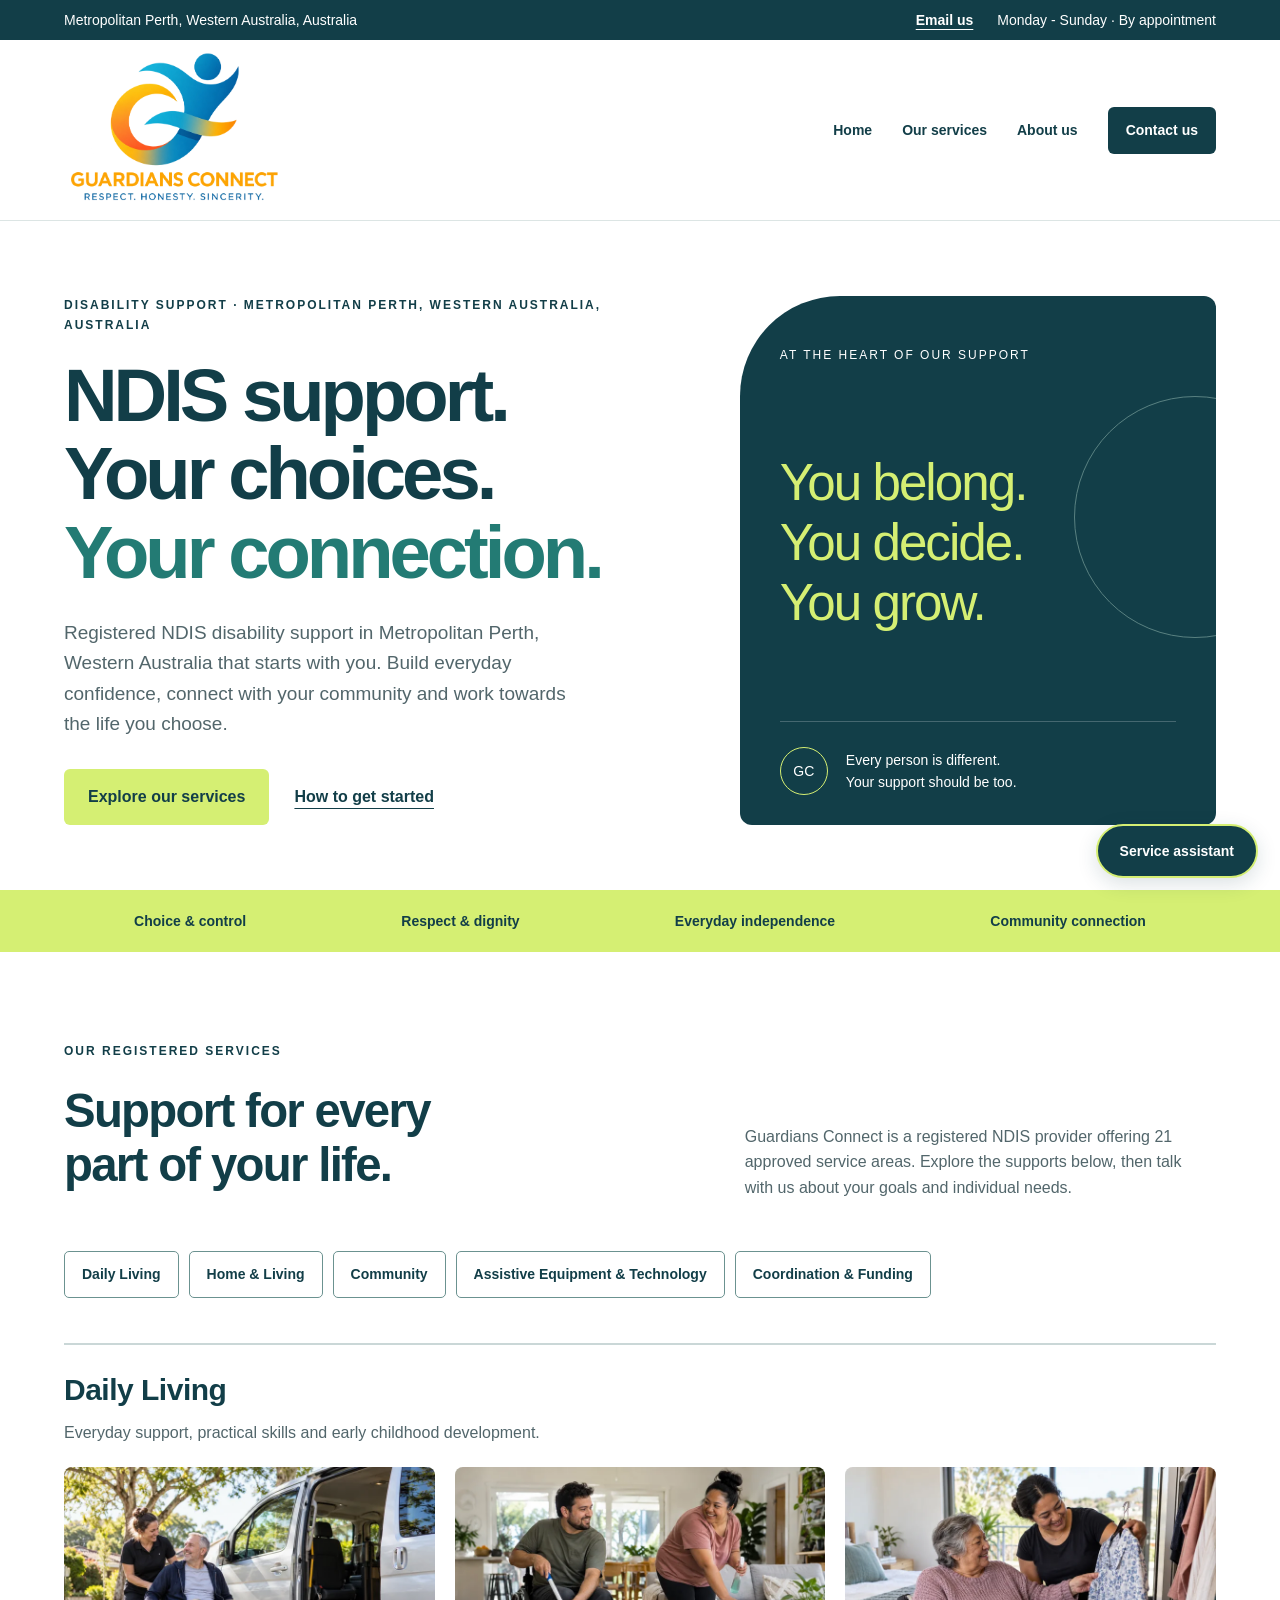
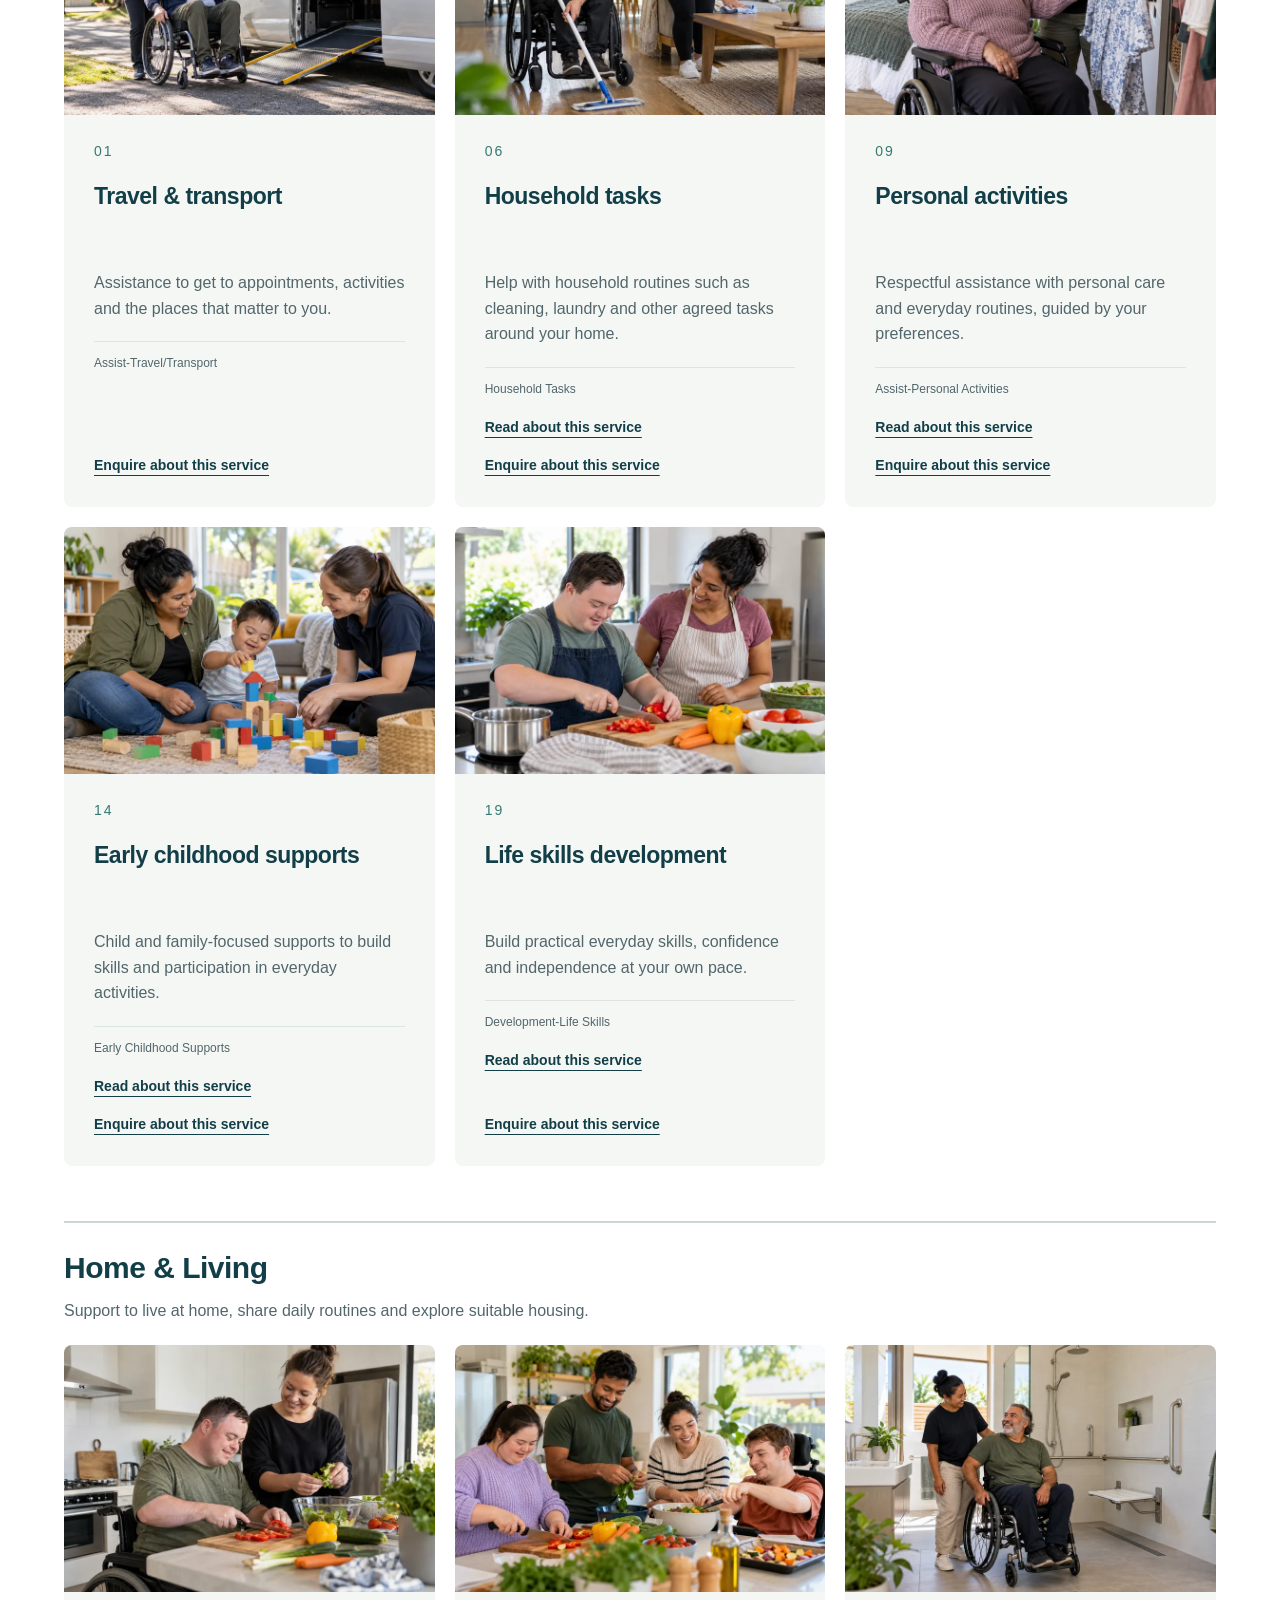
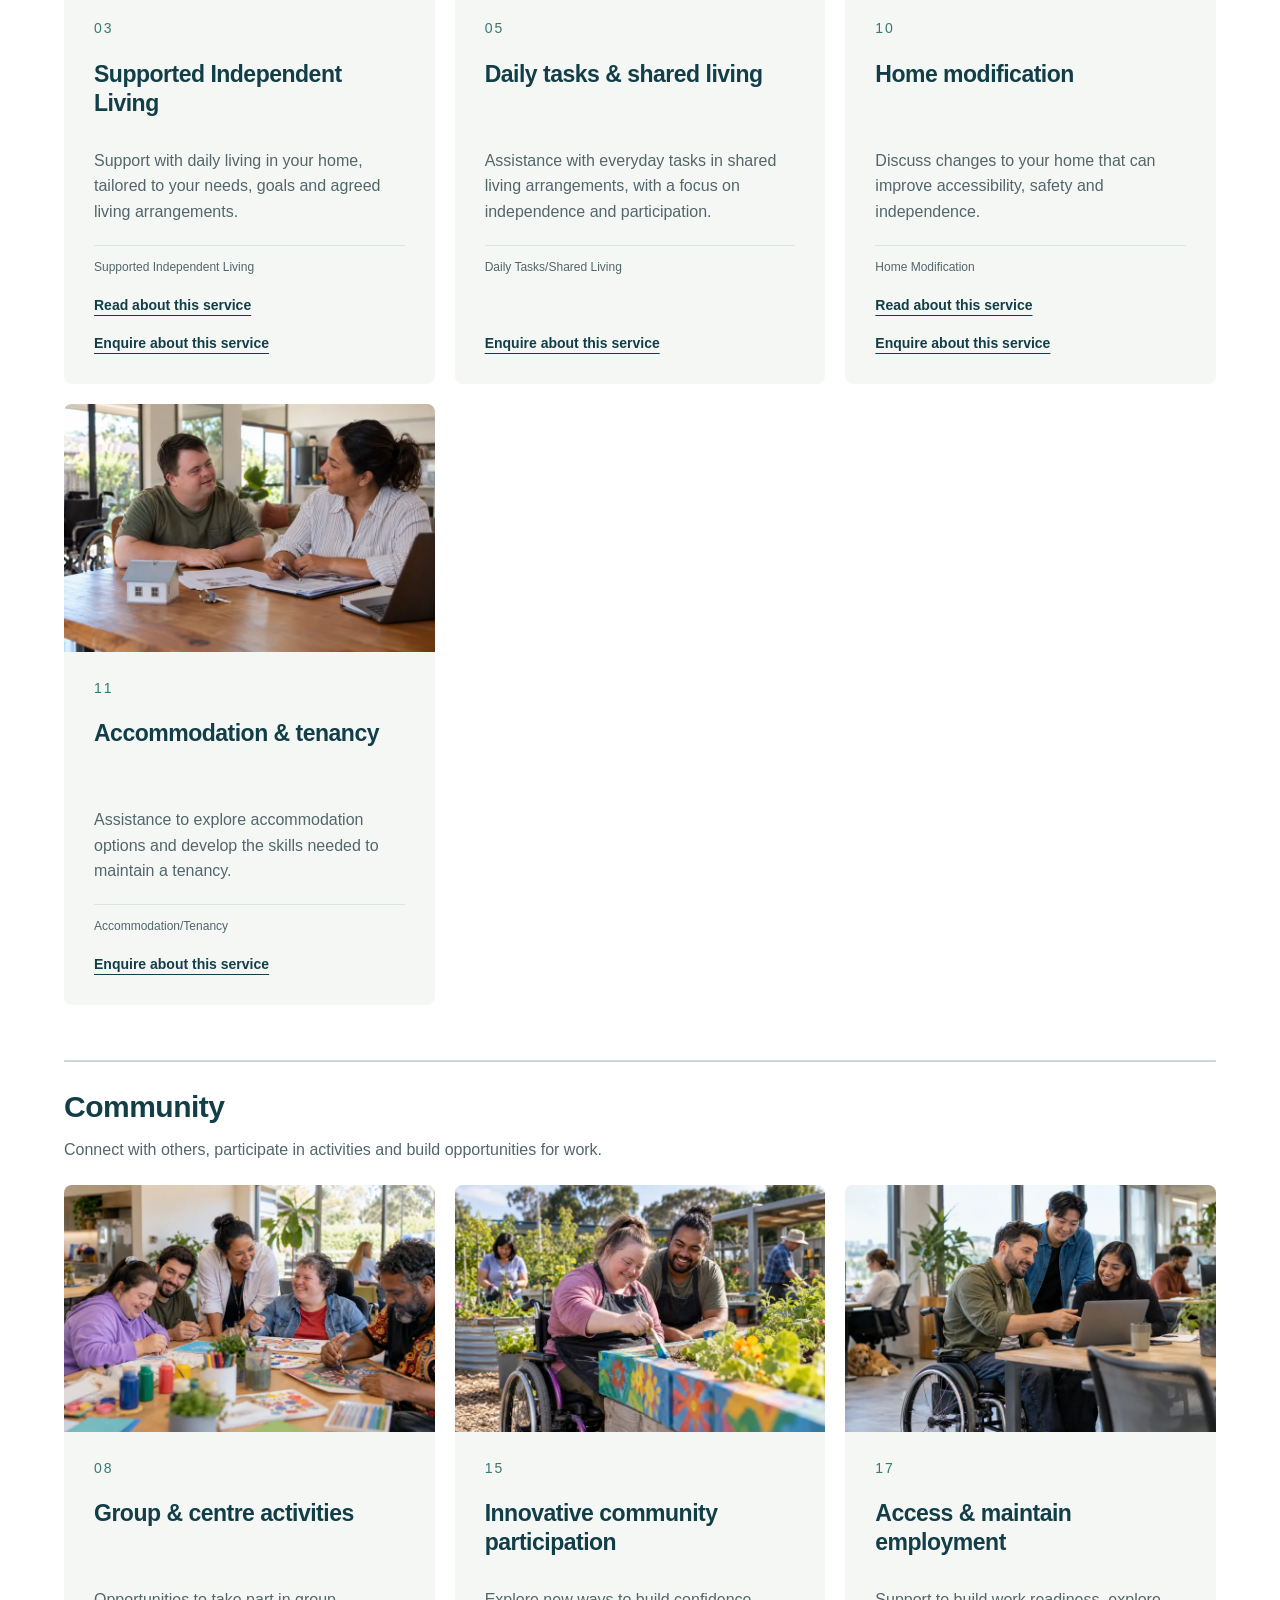
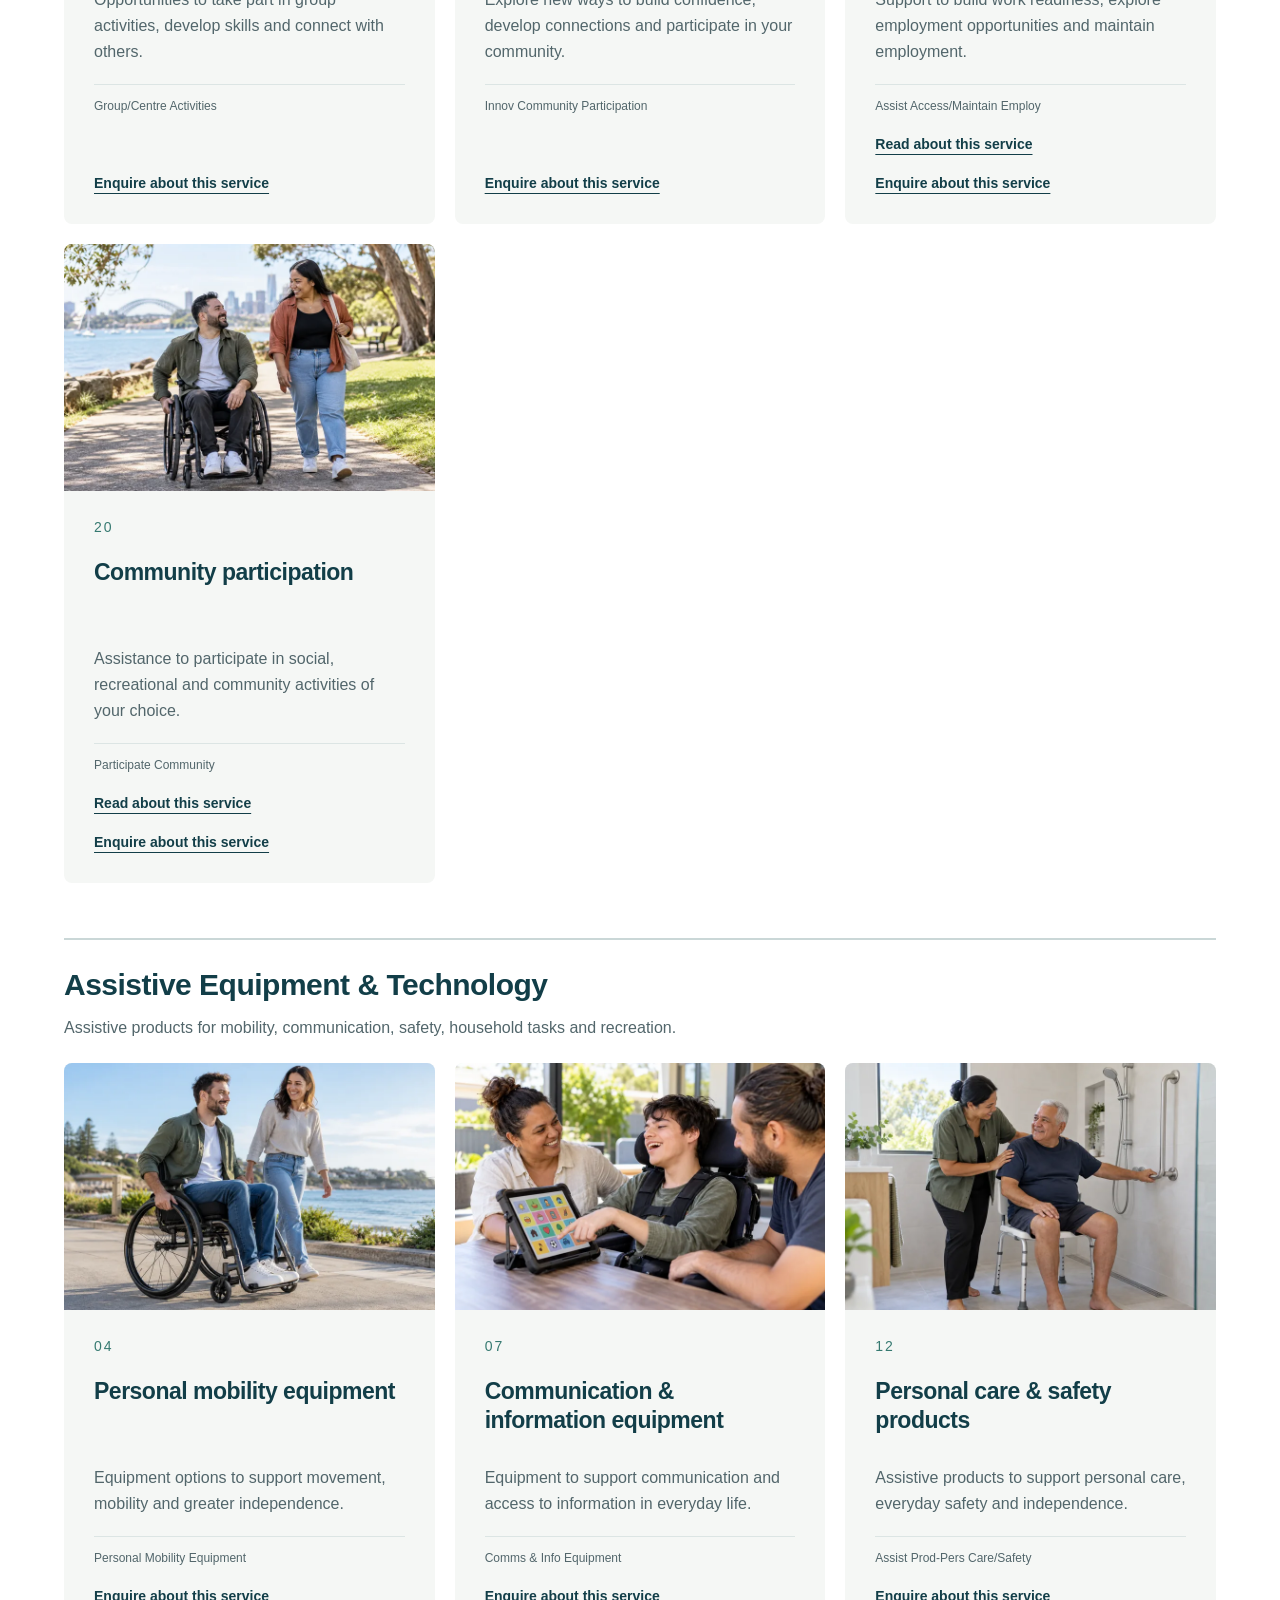
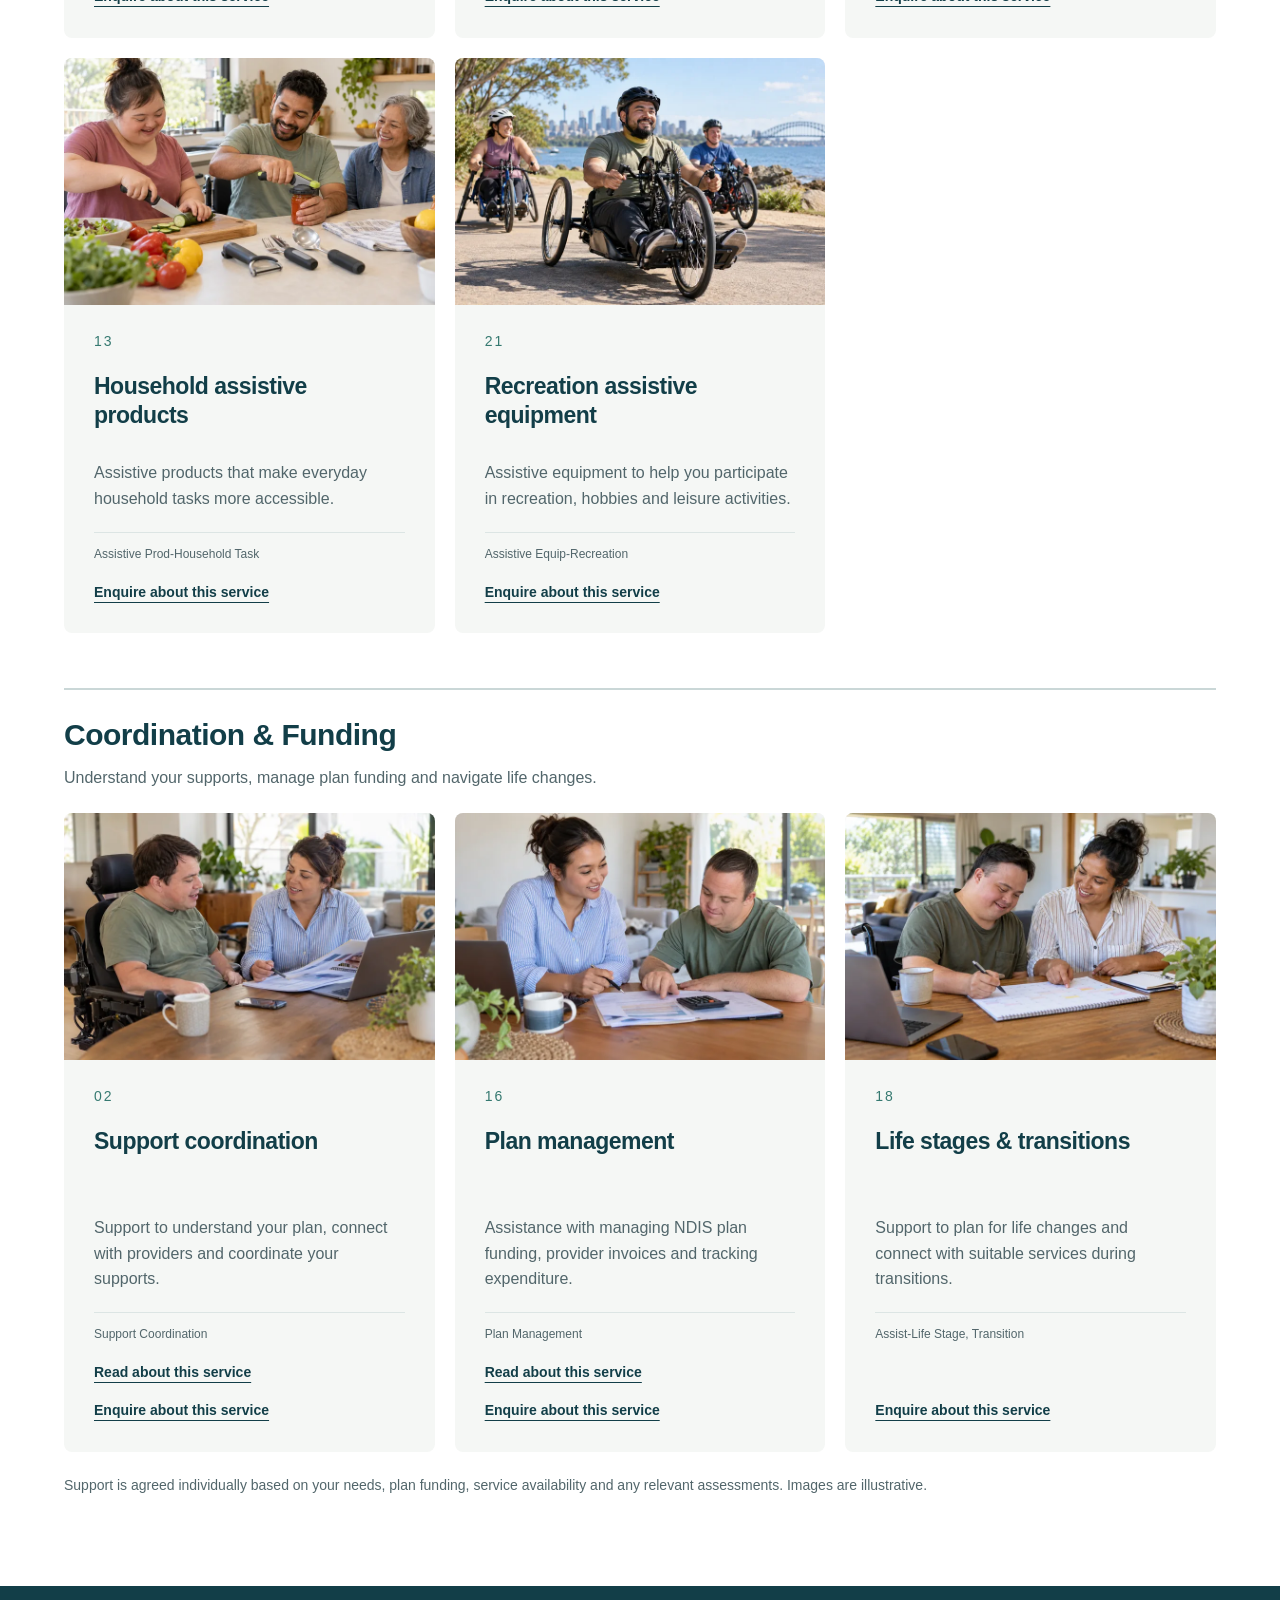
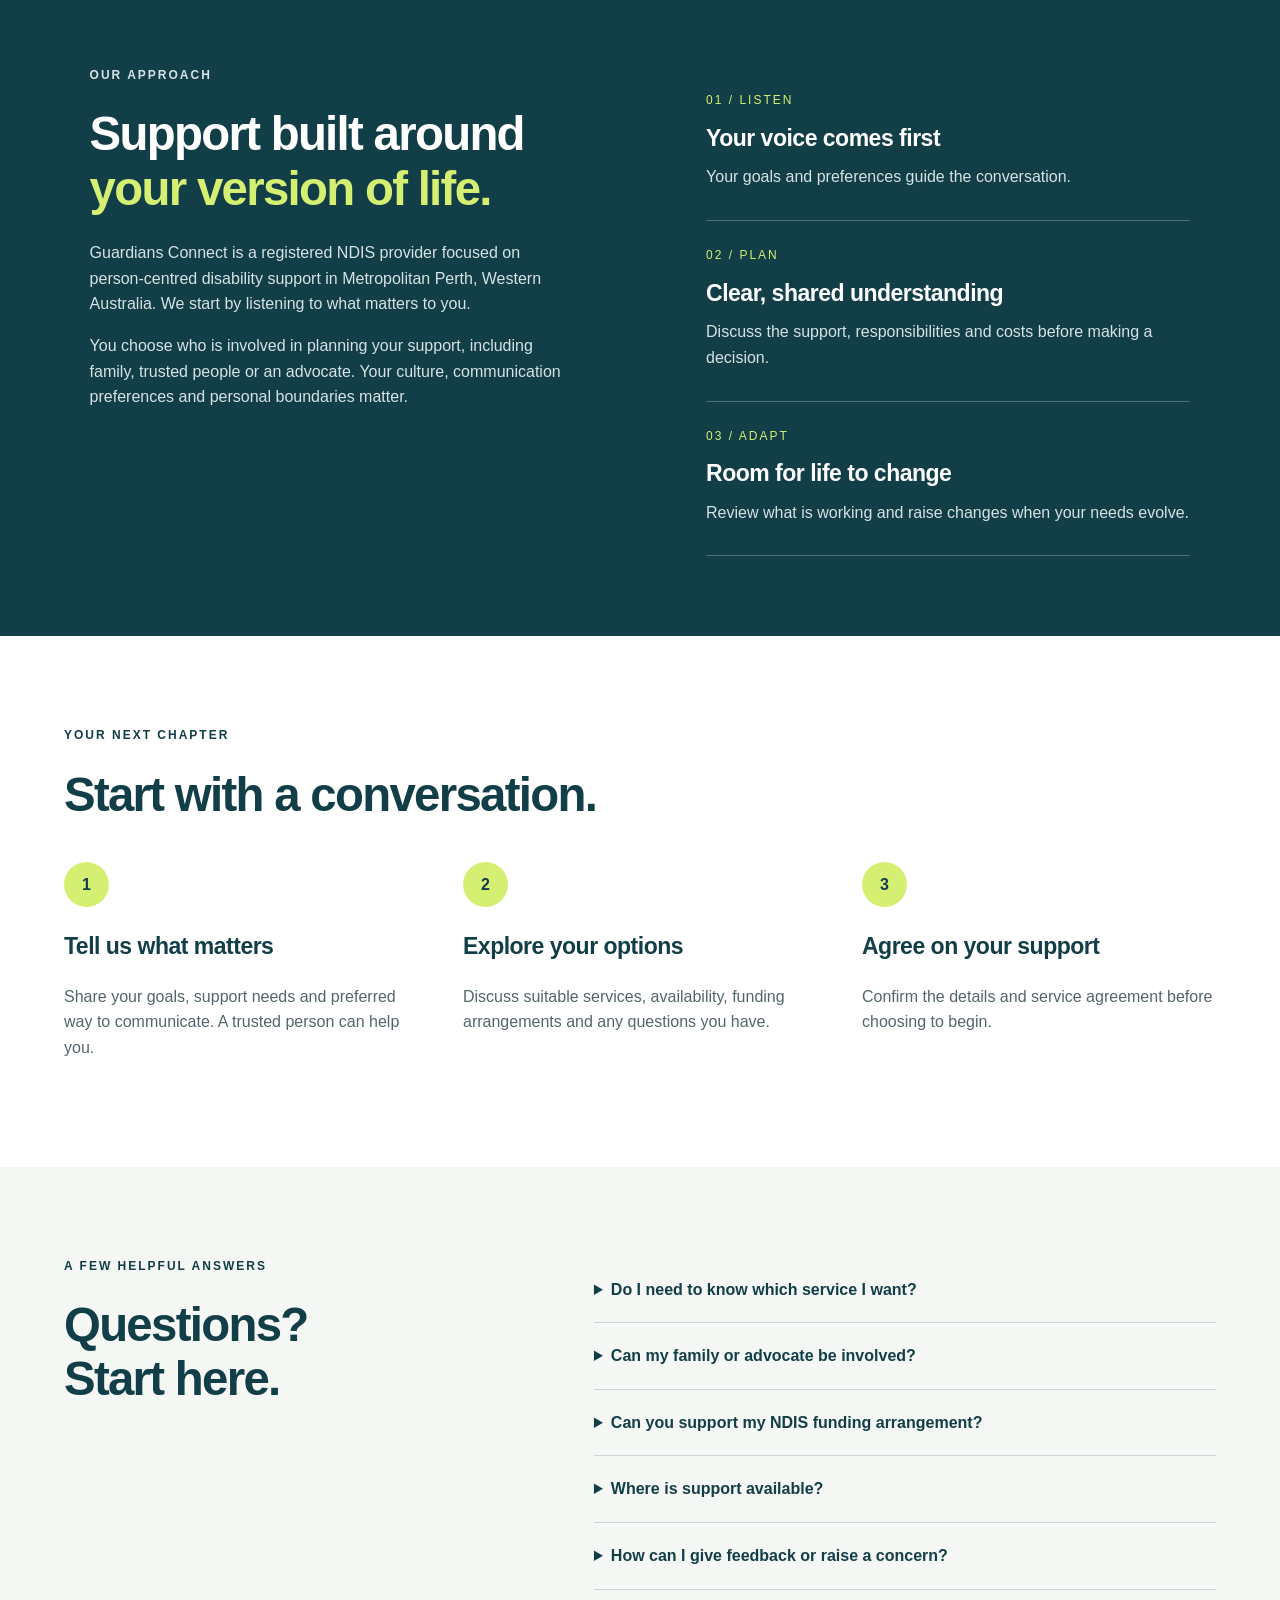
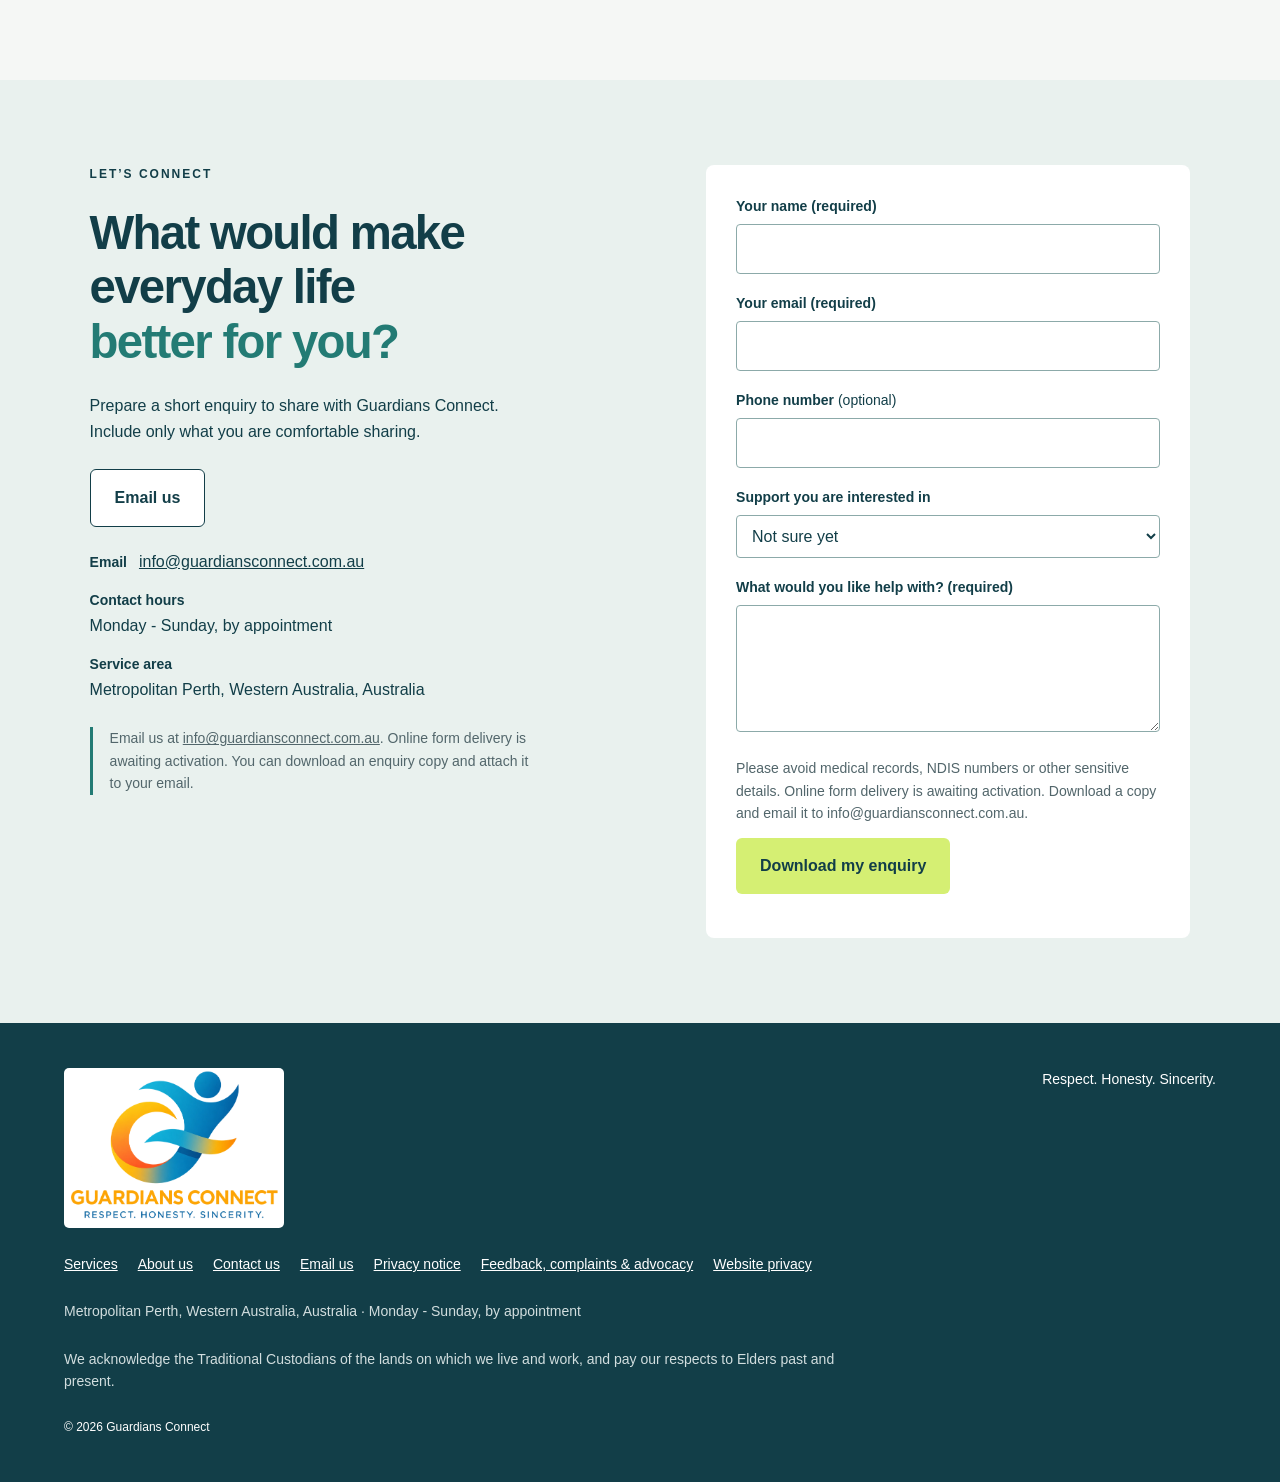
==== commit ff78447f: "fix custom domain website paths" ====
--- a/index.html
+++ b/index.html
@@ -1 +1 @@
-<!doctype html><html lang="en-AU"><head><meta charset="utf-8"><meta name="viewport" content="width=device-width,initial-scale=1"><meta name="description" content="Registered NDIS provider in Metropolitan Perth, Western Australia offering 21 service areas, including SIL, support coordination, personal care, early childhood and plan management."><meta name="theme-color" content="#123e48"><title>Guardians Connect | Registered NDIS Provider Western Australia</title><link rel="icon" type="image/svg+xml" href="data:image/svg+xml,%3Csvg xmlns='http://www.w3.org/2000/svg' viewBox='0 0 32 32'%3E%3Crect width='32' height='32' rx='8' fill='%23123e48'/%3E%3Ctext x='5' y='23' font-size='20' font-family='Arial' font-weight='bold' fill='%23d5ef73'%3EG%3C/text%3E%3C/svg%3E"><link rel="stylesheet" href="/Guardians-Connect-website/styles.css"><link rel="canonical" href="https://johnctu.github.io/Guardians-Connect-website/"><meta name="robots" content="index,follow,max-image-preview:large"><meta property="og:type" content="website"><meta property="og:site_name" content="Guardians Connect"><meta property="og:locale" content="en_AU"><meta property="og:title" content="Guardians Connect | Registered NDIS Provider Western Australia"><meta property="og:description" content="Registered NDIS provider in Metropolitan Perth, Western Australia offering 21 service areas, including SIL, support coordination, personal care, early childhood and plan management."><meta property="og:url" content="https://johnctu.github.io/Guardians-Connect-website/"><meta name="twitter:card" content="summary"><meta name="twitter:title" content="Guardians Connect | Registered NDIS Provider Western Australia"><meta name="twitter:description" content="Registered NDIS provider in Metropolitan Perth, Western Australia offering 21 service areas, including SIL, support coordination, personal care, early childhood and plan management."><script type="application/ld+json">{"@context": "https://schema.org", "@graph": [{"@type": "WebSite", "@id": "https://johnctu.github.io/Guardians-Connect-website/#website", "url": "https://johnctu.github.io/Guardians-Connect-website/", "name": "Guardians Connect", "publisher": {"@id": "https://johnctu.github.io/Guardians-Connect-website/#organization"}, "inLanguage": "en-AU"}, {"@type": "Organization", "@id": "https://johnctu.github.io/Guardians-Connect-website/#organization", "name": "Guardians Connect", "alternateName": "NDIS Guardians", "url": "https://johnctu.github.io/Guardians-Connect-website/", "logo": "https://johnctu.github.io/Guardians-Connect-website/guardians-connect-logo.webp", "description": "Registered NDIS provider offering disability support services in Metropolitan Perth, Western Australia.", "areaServed": {"@type": "Place", "name": "Metropolitan Perth, Western Australia, Australia", "containedInPlace": {"@type": "Country", "name": "Australia"}}, "hasOfferCatalog": {"@type": "OfferCatalog", "name": "Guardians Connect NDIS services", "itemListElement": [{"@type": "Offer", "itemOffered": {"@type": "Service", "name": "Travel & transport", "description": "Assistance to get to appointments, activities and the places that matter to you.", "provider": {"@id": "https://johnctu.github.io/Guardians-Connect-website/#organization"}, "areaServed": {"@type": "Place", "name": "Metropolitan Perth, Western Australia, Australia", "containedInPlace": {"@type": "Country", "name": "Australia"}}, "url": "https://johnctu.github.io/Guardians-Connect-website/#service-01"}}, {"@type": "Offer", "itemOffered": {"@type": "Service", "name": "Support coordination", "description": "Support to understand your plan, connect with providers and coordinate your supports.", "provider": {"@id": "https://johnctu.github.io/Guardians-Connect-website/#organization"}, "areaServed": {"@type": "Place", "name": "Metropolitan Perth, Western Australia, Australia", "containedInPlace": {"@type": "Country", "name": "Australia"}}, "url": "https://johnctu.github.io/Guardians-Connect-website/services/support-coordination.html"}}, {"@type": "Offer", "itemOffered": {"@type": "Service", "name": "Supported Independent Living", "description": "Support with daily living in your home, tailored to your needs, goals and agreed living arrangements.", "provider": {"@id": "https://johnctu.github.io/Guardians-Connect-website/#organization"}, "areaServed": {"@type": "Place", "name": "Metropolitan Perth, Western Australia, Australia", "containedInPlace": {"@type": "Country", "name": "Australia"}}, "url": "https://johnctu.github.io/Guardians-Connect-website/services/supported-independent-living.html"}}, {"@type": "Offer", "itemOffered": {"@type": "Service", "name": "Personal mobility equipment", "description": "Equipment options to support movement, mobility and greater independence.", "provider": {"@id": "https://johnctu.github.io/Guardians-Connect-website/#organization"}, "areaServed": {"@type": "Place", "name": "Metropolitan Perth, Western Australia, Australia", "containedInPlace": {"@type": "Country", "name": "Australia"}}, "url": "https://johnctu.github.io/Guardians-Connect-website/#service-04"}}, {"@type": "Offer", "itemOffered": {"@type": "Service", "name": "Daily tasks & shared living", "description": "Assistance with everyday tasks in shared living arrangements, with a focus on independence and participation.", "provider": {"@id": "https://johnctu.github.io/Guardians-Connect-website/#organization"}, "areaServed": {"@type": "Place", "name": "Metropolitan Perth, Western Australia, Australia", "containedInPlace": {"@type": "Country", "name": "Australia"}}, "url": "https://johnctu.github.io/Guardians-Connect-website/#service-05"}}, {"@type": "Offer", "itemOffered": {"@type": "Service", "name": "Household tasks", "description": "Help with household routines such as cleaning, laundry and other agreed tasks around your home.", "provider": {"@id": "https://johnctu.github.io/Guardians-Connect-website/#organization"}, "areaServed": {"@type": "Place", "name": "Metropolitan Perth, Western Australia, Australia", "containedInPlace": {"@type": "Country", "name": "Australia"}}, "url": "https://johnctu.github.io/Guardians-Connect-website/services/household-tasks.html"}}, {"@type": "Offer", "itemOffered": {"@type": "Service", "name": "Communication & information equipment", "description": "Equipment to support communication and access to information in everyday life.", "provider": {"@id": "https://johnctu.github.io/Guardians-Connect-website/#organization"}, "areaServed": {"@type": "Place", "name": "Metropolitan Perth, Western Australia, Australia", "containedInPlace": {"@type": "Country", "name": "Australia"}}, "url": "https://johnctu.github.io/Guardians-Connect-website/#service-07"}}, {"@type": "Offer", "itemOffered": {"@type": "Service", "name": "Group & centre activities", "description": "Opportunities to take part in group activities, develop skills and connect with others.", "provider": {"@id": "https://johnctu.github.io/Guardians-Connect-website/#organization"}, "areaServed": {"@type": "Place", "name": "Metropolitan Perth, Western Australia, Australia", "containedInPlace": {"@type": "Country", "name": "Australia"}}, "url": "https://johnctu.github.io/Guardians-Connect-website/#service-08"}}, {"@type": "Offer", "itemOffered": {"@type": "Service", "name": "Personal activities", "description": "Respectful assistance with personal care and everyday routines, guided by your preferences.", "provider": {"@id": "https://johnctu.github.io/Guardians-Connect-website/#organization"}, "areaServed": {"@type": "Place", "name": "Metropolitan Perth, Western Australia, Australia", "containedInPlace": {"@type": "Country", "name": "Australia"}}, "url": "https://johnctu.github.io/Guardians-Connect-website/services/personal-care-support.html"}}, {"@type": "Offer", "itemOffered": {"@type": "Service", "name": "Home modification", "description": "Discuss changes to your home that can improve accessibility, safety and independence.", "provider": {"@id": "https://johnctu.github.io/Guardians-Connect-website/#organization"}, "areaServed": {"@type": "Place", "name": "Metropolitan Perth, Western Australia, Australia", "containedInPlace": {"@type": "Country", "name": "Australia"}}, "url": "https://johnctu.github.io/Guardians-Connect-website/services/home-modifications.html"}}, {"@type": "Offer", "itemOffered": {"@type": "Service", "name": "Accommodation & tenancy", "description": "Assistance to explore accommodation options and develop the skills needed to maintain a tenancy.", "provider": {"@id": "https://johnctu.github.io/Guardians-Connect-website/#organization"}, "areaServed": {"@type": "Place", "name": "Metropolitan Perth, Western Australia, Australia", "containedInPlace": {"@type": "Country", "name": "Australia"}}, "url": "https://johnctu.github.io/Guardians-Connect-website/#service-11"}}, {"@type": "Offer", "itemOffered": {"@type": "Service", "name": "Personal care & safety products", "description": "Assistive products to support personal care, everyday safety and independence.", "provider": {"@id": "https://johnctu.github.io/Guardians-Connect-website/#organization"}, "areaServed": {"@type": "Place", "name": "Metropolitan Perth, Western Australia, Australia", "containedInPlace": {"@type": "Country", "name": "Australia"}}, "url": "https://johnctu.github.io/Guardians-Connect-website/#service-12"}}, {"@type": "Offer", "itemOffered": {"@type": "Service", "name": "Household assistive products", "description": "Assistive products that make everyday household tasks more accessible.", "provider": {"@id": "https://johnctu.github.io/Guardians-Connect-website/#organization"}, "areaServed": {"@type": "Place", "name": "Metropolitan Perth, Western Australia, Australia", "containedInPlace": {"@type": "Country", "name": "Australia"}}, "url": "https://johnctu.github.io/Guardians-Connect-website/#service-13"}}, {"@type": "Offer", "itemOffered": {"@type": "Service", "name": "Early childhood supports", "description": "Child and family-focused supports to build skills and participation in everyday activities.", "provider": {"@id": "https://johnctu.github.io/Guardians-Connect-website/#organization"}, "areaServed": {"@type": "Place", "name": "Metropolitan Perth, Western Australia, Australia", "containedInPlace": {"@type": "Country", "name": "Australia"}}, "url": "https://johnctu.github.io/Guardians-Connect-website/services/early-childhood-supports.html"}}, {"@type": "Offer", "itemOffered": {"@type": "Service", "name": "Innovative community participation", "description": "Explore new ways to build confidence, develop connections and participate in your community.", "provider": {"@id": "https://johnctu.github.io/Guardians-Connect-website/#organization"}, "areaServed": {"@type": "Place", "name": "Metropolitan Perth, Western Australia, Australia", "containedInPlace": {"@type": "Country", "name": "Australia"}}, "url": "https://johnctu.github.io/Guardians-Connect-website/#service-15"}}, {"@type": "Offer", "itemOffered": {"@type": "Service", "name": "Plan management", "description": "Assistance with managing NDIS plan funding, provider invoices and tracking expenditure.", "provider": {"@id": "https://johnctu.github.io/Guardians-Connect-website/#organization"}, "areaServed": {"@type": "Place", "name": "Metropolitan Perth, Western Australia, Australia", "containedInPlace": {"@type": "Country", "name": "Australia"}}, "url": "https://johnctu.github.io/Guardians-Connect-website/services/plan-management.html"}}, {"@type": "Offer", "itemOffered": {"@type": "Service", "name": "Access & maintain employment", "description": "Support to build work readiness, explore employment opportunities and maintain employment.", "provider": {"@id": "https://johnctu.github.io/Guardians-Connect-website/#organization"}, "areaServed": {"@type": "Place", "name": "Metropolitan Perth, Western Australia, Australia", "containedInPlace": {"@type": "Country", "name": "Australia"}}, "url": "https://johnctu.github.io/Guardians-Connect-website/services/employment-support.html"}}, {"@type": "Offer", "itemOffered": {"@type": "Service", "name": "Life stages & transitions", "description": "Support to plan for life changes and connect with suitable services during transitions.", "provider": {"@id": "https://johnctu.github.io/Guardians-Connect-website/#organization"}, "areaServed": {"@type": "Place", "name": "Metropolitan Perth, Western Australia, Australia", "containedInPlace": {"@type": "Country", "name": "Australia"}}, "url": "https://johnctu.github.io/Guardians-Connect-website/#service-18"}}, {"@type": "Offer", "itemOffered": {"@type": "Service", "name": "Life skills development", "description": "Build practical everyday skills, confidence and independence at your own pace.", "provider": {"@id": "https://johnctu.github.io/Guardians-Connect-website/#organization"}, "areaServed": {"@type": "Place", "name": "Metropolitan Perth, Western Australia, Australia", "containedInPlace": {"@type": "Country", "name": "Australia"}}, "url": "https://johnctu.github.io/Guardians-Connect-website/services/life-skills-development.html"}}, {"@type": "Offer", "itemOffered": {"@type": "Service", "name": "Community participation", "description": "Assistance to participate in social, recreational and community activities of your choice.", "provider": {"@id": "https://johnctu.github.io/Guardians-Connect-website/#organization"}, "areaServed": {"@type": "Place", "name": "Metropolitan Perth, Western Australia, Australia", "containedInPlace": {"@type": "Country", "name": "Australia"}}, "url": "https://johnctu.github.io/Guardians-Connect-website/services/community-participation.html"}}, {"@type": "Offer", "itemOffered": {"@type": "Service", "name": "Recreation assistive equipment", "description": "Assistive equipment to help you participate in recreation, hobbies and leisure activities.", "provider": {"@id": "https://johnctu.github.io/Guardians-Connect-website/#organization"}, "areaServed": {"@type": "Place", "name": "Metropolitan Perth, Western Australia, Australia", "containedInPlace": {"@type": "Country", "name": "Australia"}}, "url": "https://johnctu.github.io/Guardians-Connect-website/#service-21"}}]}, "email": "info@guardiansconnect.com.au", "contactPoint": {"@type": "ContactPoint", "email": "info@guardiansconnect.com.au", "contactType": "customer service", "availableLanguage": "English", "description": "Monday - Sunday, by appointment"}}, {"@type": "WebPage", "@id": "https://johnctu.github.io/Guardians-Connect-website/#webpage", "url": "https://johnctu.github.io/Guardians-Connect-website/", "name": "Guardians Connect | Registered NDIS Provider Western Australia", "description": "Registered NDIS provider in Metropolitan Perth, Western Australia offering 21 service areas, including SIL, support coordination, personal care, early childhood and plan management.", "isPartOf": {"@id": "https://johnctu.github.io/Guardians-Connect-website/#website"}, "about": {"@id": "https://johnctu.github.io/Guardians-Connect-website/#organization"}, "inLanguage": "en-AU"}]}</script></head><body><a class="skip" href="#main">Skip to content</a><div class="contact-bar" aria-label="Contact details"><span>Metropolitan Perth, Western Australia, Australia</span><div><a href="mailto:info@guardiansconnect.com.au">Email us</a><span>Monday - Sunday · By appointment</span></div></div><header><a class="brand" href="/Guardians-Connect-website/"><img class="uploaded-logo" src="/Guardians-Connect-website/guardians-connect-logo.webp" alt="Guardians Connect — Respect, Honesty, Sincerity" width="1280" height="1280"></a><button class="menu" aria-expanded="false" aria-controls="nav">Menu</button><nav id="nav" aria-label="Main navigation"><a href="/Guardians-Connect-website/">Home</a><a href="/Guardians-Connect-website/#services">Our services</a><a href="/Guardians-Connect-website/about.html">About us</a><a class="button small" href="/Guardians-Connect-website/contact.html">Contact us</a></nav></header><main id="main"><section class="hero"><div class="hero-copy"><p class="eyebrow">DISABILITY SUPPORT · METROPOLITAN PERTH, WESTERN AUSTRALIA, AUSTRALIA</p><h1>NDIS support.<br>Your choices.<br><em>Your connection.</em></h1><p class="lead">Registered NDIS disability support in Metropolitan Perth, Western Australia that starts with you. Build everyday confidence, connect with your community and work towards the life you choose.</p><div class="actions"><a class="button lime" href="#services">Explore our services</a><a class="text-link" href="#getting-started">How to get started</a></div></div><aside class="hero-panel" aria-label="Our focus"><span class="panel-label">AT THE HEART OF OUR SUPPORT</span><div class="big-type">You belong.<br>You decide.<br>You grow.</div><div class="panel-bottom"><span class="circle" aria-hidden="true">GC</span><p>Every person is different.<br>Your support should be too.</p></div></aside></section><div class="values-strip"><span>Choice & control</span><span>Respect & dignity</span><span>Everyday independence</span><span>Community connection</span></div><section id="services" class="section"><div class="section-heading"><div><p class="eyebrow">OUR REGISTERED SERVICES</p><h2>Support for every<br>part of your life.</h2></div><p>Guardians Connect is a registered NDIS provider offering 21 approved service areas. Explore the supports below, then talk with us about your goals and individual needs.</p></div><nav class="service-category-nav" aria-label="Service categories"><a href="#category-daily-living">Daily Living</a><a href="#category-home-living">Home &amp; Living</a><a href="#category-community">Community</a><a href="#category-equipment">Assistive Equipment &amp; Technology</a><a href="#category-coordination-funding">Coordination &amp; Funding</a></nav><section class="service-category" id="category-daily-living" aria-labelledby="heading-daily-living"><div class="category-heading"><h3 id="heading-daily-living">Daily Living</h3><p>Everyday support, practical skills and early childhood development.</p></div><div class="cards"><article id="service-01" class="service-card"><img class="service-photo" src="/Guardians-Connect-website/images/services/01.webp" alt="Wheelchair user beside an accessible transport van" width="780" height="520" loading="lazy" decoding="async"><span class="number">01</span><h4>Travel &amp; transport</h4><p>Assistance to get to appointments, activities and the places that matter to you.</p><p class="registration-name">Assist-Travel/Transport</p><a href="#contact" data-service="Travel &amp; transport">Enquire about this service</a></article><article id="service-06" class="service-card"><img class="service-photo" src="/Guardians-Connect-website/images/services/06.webp" alt="Support with everyday household cleaning" width="780" height="520" loading="lazy" decoding="async"><span class="number">06</span><h4>Household tasks</h4><p>Help with household routines such as cleaning, laundry and other agreed tasks around your home.</p><p class="registration-name">Household Tasks</p><a class="service-detail-link" href="/Guardians-Connect-website/services/household-tasks.html">Read about this service</a><a href="#contact" data-service="Household tasks">Enquire about this service</a></article><article id="service-09" class="service-card"><img class="service-photo" src="/Guardians-Connect-website/images/services/09.webp" alt="Respectful assistance with choosing clothing" width="780" height="520" loading="lazy" decoding="async"><span class="number">09</span><h4>Personal activities</h4><p>Respectful assistance with personal care and everyday routines, guided by your preferences.</p><p class="registration-name">Assist-Personal Activities</p><a class="service-detail-link" href="/Guardians-Connect-website/services/personal-care-support.html">Read about this service</a><a href="#contact" data-service="Personal activities">Enquire about this service</a></article><article id="service-14" class="service-card"><img class="service-photo" src="/Guardians-Connect-website/images/services/14.webp" alt="Child playing with blocks alongside family and a professional" width="780" height="520" loading="lazy" decoding="async"><span class="number">14</span><h4>Early childhood supports</h4><p>Child and family-focused supports to build skills and participation in everyday activities.</p><p class="registration-name">Early Childhood Supports</p><a class="service-detail-link" href="/Guardians-Connect-website/services/early-childhood-supports.html">Read about this service</a><a href="#contact" data-service="Early childhood supports">Enquire about this service</a></article><article id="service-19" class="service-card"><img class="service-photo" src="/Guardians-Connect-website/images/services/19.webp" alt="Learning everyday cooking skills with support" width="780" height="520" loading="lazy" decoding="async"><span class="number">19</span><h4>Life skills development</h4><p>Build practical everyday skills, confidence and independence at your own pace.</p><p class="registration-name">Development-Life Skills</p><a class="service-detail-link" href="/Guardians-Connect-website/services/life-skills-development.html">Read about this service</a><a href="#contact" data-service="Life skills development">Enquire about this service</a></article></div></section><section class="service-category" id="category-home-living" aria-labelledby="heading-home-living"><div class="category-heading"><h3 id="heading-home-living">Home &amp; Living</h3><p>Support to live at home, share daily routines and explore suitable housing.</p></div><div class="cards"><article id="service-03" class="service-card"><img class="service-photo" src="/Guardians-Connect-website/images/services/03.webp" alt="Adult and support worker preparing food at home" width="780" height="520" loading="lazy" decoding="async"><span class="number">03</span><h4>Supported Independent Living</h4><p>Support with daily living in your home, tailored to your needs, goals and agreed living arrangements.</p><p class="registration-name">Supported Independent Living</p><a class="service-detail-link" href="/Guardians-Connect-website/services/supported-independent-living.html">Read about this service</a><a href="#contact" data-service="Supported Independent Living">Enquire about this service</a></article><article id="service-05" class="service-card"><img class="service-photo" src="/Guardians-Connect-website/images/services/05.webp" alt="Housemates preparing a meal together" width="780" height="520" loading="lazy" decoding="async"><span class="number">05</span><h4>Daily tasks &amp; shared living</h4><p>Assistance with everyday tasks in shared living arrangements, with a focus on independence and participation.</p><p class="registration-name">Daily Tasks/Shared Living</p><a href="#contact" data-service="Daily tasks &amp; shared living">Enquire about this service</a></article><article id="service-10" class="service-card"><img class="service-photo" src="/Guardians-Connect-website/images/services/10.webp" alt="Accessible bathroom with grab rails and a roll-in shower" width="780" height="520" loading="lazy" decoding="async"><span class="number">10</span><h4>Home modification</h4><p>Discuss changes to your home that can improve accessibility, safety and independence.</p><p class="registration-name">Home Modification</p><a class="service-detail-link" href="/Guardians-Connect-website/services/home-modifications.html">Read about this service</a><a href="#contact" data-service="Home modification">Enquire about this service</a></article><article id="service-11" class="service-card"><img class="service-photo" src="/Guardians-Connect-website/images/services/11.webp" alt="Housing discussion with an adviser" width="780" height="520" loading="lazy" decoding="async"><span class="number">11</span><h4>Accommodation &amp; tenancy</h4><p>Assistance to explore accommodation options and develop the skills needed to maintain a tenancy.</p><p class="registration-name">Accommodation/Tenancy</p><a href="#contact" data-service="Accommodation &amp; tenancy">Enquire about this service</a></article></div></section><section class="service-category" id="category-community" aria-labelledby="heading-community"><div class="category-heading"><h3 id="heading-community">Community</h3><p>Connect with others, participate in activities and build opportunities for work.</p></div><div class="cards"><article id="service-08" class="service-card"><img class="service-photo" src="/Guardians-Connect-website/images/services/08.webp" alt="Inclusive group enjoying a creative community activity" width="780" height="520" loading="lazy" decoding="async"><span class="number">08</span><h4>Group &amp; centre activities</h4><p>Opportunities to take part in group activities, develop skills and connect with others.</p><p class="registration-name">Group/Centre Activities</p><a href="#contact" data-service="Group &amp; centre activities">Enquire about this service</a></article><article id="service-15" class="service-card"><img class="service-photo" src="/Guardians-Connect-website/images/services/15.webp" alt="Inclusive gardening activity in the community" width="780" height="520" loading="lazy" decoding="async"><span class="number">15</span><h4>Innovative community participation</h4><p>Explore new ways to build confidence, develop connections and participate in your community.</p><p class="registration-name">Innov Community Participation</p><a href="#contact" data-service="Innovative community participation">Enquire about this service</a></article><article id="service-17" class="service-card"><img class="service-photo" src="/Guardians-Connect-website/images/services/17.webp" alt="Inclusive collaboration in an office workplace" width="780" height="520" loading="lazy" decoding="async"><span class="number">17</span><h4>Access &amp; maintain employment</h4><p>Support to build work readiness, explore employment opportunities and maintain employment.</p><p class="registration-name">Assist Access/Maintain Employ</p><a class="service-detail-link" href="/Guardians-Connect-website/services/employment-support.html">Read about this service</a><a href="#contact" data-service="Access &amp; maintain employment">Enquire about this service</a></article><article id="service-20" class="service-card"><img class="service-photo" src="/Guardians-Connect-website/images/services/20.webp" alt="Wheelchair user and friend enjoying a park outing" width="780" height="520" loading="lazy" decoding="async"><span class="number">20</span><h4>Community participation</h4><p>Assistance to participate in social, recreational and community activities of your choice.</p><p class="registration-name">Participate Community</p><a class="service-detail-link" href="/Guardians-Connect-website/services/community-participation.html">Read about this service</a><a href="#contact" data-service="Community participation">Enquire about this service</a></article></div></section><section class="service-category" id="category-equipment" aria-labelledby="heading-equipment"><div class="category-heading"><h3 id="heading-equipment">Assistive Equipment &amp; Technology</h3><p>Assistive products for mobility, communication, safety, household tasks and recreation.</p></div><div class="cards"><article id="service-04" class="service-card"><img class="service-photo" src="/Guardians-Connect-website/images/services/04.webp" alt="Adult using a manual wheelchair beside a companion outdoors" width="780" height="520" loading="lazy" decoding="async"><span class="number">04</span><h4>Personal mobility equipment</h4><p>Equipment options to support movement, mobility and greater independence.</p><p class="registration-name">Personal Mobility Equipment</p><a href="#contact" data-service="Personal mobility equipment">Enquire about this service</a></article><article id="service-07" class="service-card"><img class="service-photo" src="/Guardians-Connect-website/images/services/07.webp" alt="Tablet communication device with picture symbols" width="780" height="520" loading="lazy" decoding="async"><span class="number">07</span><h4>Communication &amp; information equipment</h4><p>Equipment to support communication and access to information in everyday life.</p><p class="registration-name">Comms &amp; Info Equipment</p><a href="#contact" data-service="Communication &amp; information equipment">Enquire about this service</a></article><article id="service-12" class="service-card"><img class="service-photo" src="/Guardians-Connect-website/images/services/12.webp" alt="Shower chair and bathroom safety rails" width="780" height="520" loading="lazy" decoding="async"><span class="number">12</span><h4>Personal care &amp; safety products</h4><p>Assistive products to support personal care, everyday safety and independence.</p><p class="registration-name">Assist Prod-Pers Care/Safety</p><a href="#contact" data-service="Personal care &amp; safety products">Enquire about this service</a></article><article id="service-13" class="service-card"><img class="service-photo" src="/Guardians-Connect-website/images/services/13.webp" alt="Adaptive utensils and accessible kitchen tools" width="780" height="520" loading="lazy" decoding="async"><span class="number">13</span><h4>Household assistive products</h4><p>Assistive products that make everyday household tasks more accessible.</p><p class="registration-name">Assistive Prod-Household Task</p><a href="#contact" data-service="Household assistive products">Enquire about this service</a></article><article id="service-21" class="service-card"><img class="service-photo" src="/Guardians-Connect-website/images/services/21.webp" alt="Adaptive handcycle for recreation" width="780" height="520" loading="lazy" decoding="async"><span class="number">21</span><h4>Recreation assistive equipment</h4><p>Assistive equipment to help you participate in recreation, hobbies and leisure activities.</p><p class="registration-name">Assistive Equip-Recreation</p><a href="#contact" data-service="Recreation assistive equipment">Enquire about this service</a></article></div></section><section class="service-category" id="category-coordination-funding" aria-labelledby="heading-coordination-funding"><div class="category-heading"><h3 id="heading-coordination-funding">Coordination &amp; Funding</h3><p>Understand your supports, manage plan funding and navigate life changes.</p></div><div class="cards"><article id="service-02" class="service-card"><img class="service-photo" src="/Guardians-Connect-website/images/services/02.webp" alt="Participant and coordinator discussing a support plan" width="780" height="520" loading="lazy" decoding="async"><span class="number">02</span><h4>Support coordination</h4><p>Support to understand your plan, connect with providers and coordinate your supports.</p><p class="registration-name">Support Coordination</p><a class="service-detail-link" href="/Guardians-Connect-website/services/support-coordination.html">Read about this service</a><a href="#contact" data-service="Support coordination">Enquire about this service</a></article><article id="service-16" class="service-card"><img class="service-photo" src="/Guardians-Connect-website/images/services/16.webp" alt="Plan management discussion with paperwork and a calculator" width="780" height="520" loading="lazy" decoding="async"><span class="number">16</span><h4>Plan management</h4><p>Assistance with managing NDIS plan funding, provider invoices and tracking expenditure.</p><p class="registration-name">Plan Management</p><a class="service-detail-link" href="/Guardians-Connect-website/services/plan-management.html">Read about this service</a><a href="#contact" data-service="Plan management">Enquire about this service</a></article><article id="service-18" class="service-card"><img class="service-photo" src="/Guardians-Connect-website/images/services/18.webp" alt="Planning a life transition with an adviser" width="780" height="520" loading="lazy" decoding="async"><span class="number">18</span><h4>Life stages &amp; transitions</h4><p>Support to plan for life changes and connect with suitable services during transitions.</p><p class="registration-name">Assist-Life Stage, Transition</p><a href="#contact" data-service="Life stages &amp; transitions">Enquire about this service</a></article></div></section><p class="note">Support is agreed individually based on your needs, plan funding, service availability and any relevant assessments. Images are illustrative.</p></section><section id="approach" class="approach"><div><p class="eyebrow">OUR APPROACH</p><h2>Support built around<br><em>your version of life.</em></h2><p>Guardians Connect is a registered NDIS provider focused on person-centred disability support in Metropolitan Perth, Western Australia. We start by listening to what matters to you.</p><p>You choose who is involved in planning your support, including family, trusted people or an advocate. Your culture, communication preferences and personal boundaries matter.</p></div><div class="principles"><article><span>01 / LISTEN</span><h3>Your voice comes first</h3><p>Your goals and preferences guide the conversation.</p></article><article><span>02 / PLAN</span><h3>Clear, shared understanding</h3><p>Discuss the support, responsibilities and costs before making a decision.</p></article><article><span>03 / ADAPT</span><h3>Room for life to change</h3><p>Review what is working and raise changes when your needs evolve.</p></article></div></section><section id="getting-started" class="section"><p class="eyebrow">YOUR NEXT CHAPTER</p><h2>Start with a conversation.</h2><div class="steps"><article><b>1</b><h3>Tell us what matters</h3><p>Share your goals, support needs and preferred way to communicate. A trusted person can help you.</p></article><article><b>2</b><h3>Explore your options</h3><p>Discuss suitable services, availability, funding arrangements and any questions you have.</p></article><article><b>3</b><h3>Agree on your support</h3><p>Confirm the details and service agreement before choosing to begin.</p></article></div></section><section class="faq section"><div><p class="eyebrow">A FEW HELPFUL ANSWERS</p><h2>Questions?<br>Start here.</h2></div><div><details><summary>Do I need to know which service I want?</summary><p>No. You can begin by sharing the activities you need help with or the goals you would like to work towards.</p></details><details><summary>Can my family or advocate be involved?</summary><p>Yes. You choose who you want involved in conversations about your support.</p></details><details><summary>Can you support my NDIS funding arrangement?</summary><p>Guardians Connect is a registered NDIS provider. Tell us whether your plan is agency-managed, plan-managed or self-managed so we can discuss your available funding and the services you need. Support and payment arrangements are confirmed before services begin.</p></details><details><summary>Where is support available?</summary><p>Guardians Connect serves Metropolitan Perth, Western Australia, Australia. Availability for your chosen service is confirmed when you enquire.</p></details><details><summary>How can I give feedback or raise a concern?</summary><p>You can raise questions or concerns with your support contact and ask for an advocate to assist you. For independent information about NDIS complaints, visit the <a href="https://www.ndiscommission.gov.au/complaints" target="_blank" rel="noopener">NDIS Quality and Safeguards Commission</a>.</p></details></div></section><section id="contact" class="contact"><div><p class="eyebrow">LET’S CONNECT</p><h2>What would make<br>everyday life<br><em>better for you?</em></h2><p>Prepare a short enquiry to share with Guardians Connect. Include only what you are comfortable sharing.</p><div class="contact-details"><div class="contact-actions"><a class="button contact-email" href="mailto:info@guardiansconnect.com.au">Email us</a></div><dl><div class="contact-email-row"><dt>Email</dt><dd><a href="mailto:info@guardiansconnect.com.au">info@guardiansconnect.com.au</a></dd></div><div><dt>Contact hours</dt><dd>Monday - Sunday, by appointment</dd></div><div><dt>Service area</dt><dd>Metropolitan Perth, Western Australia, Australia</dd></div></dl></div><p class="contact-note">Email us at <a href="mailto:info@guardiansconnect.com.au">info@guardiansconnect.com.au</a>. Online form delivery is awaiting activation. You can download an enquiry copy and attach it to your email.</p></div><form id="enquiry" novalidate aria-describedby="enquiry-note"><div id="enquiry-errors" class="error-summary" tabindex="-1" role="alert" hidden></div><label for="name">Your name (required)</label><input id="name" name="name" autocomplete="name" required maxlength="100" aria-describedby="name-error"><p id="name-error" class="field-error" hidden></p><label for="email">Your email (required)</label><input type="email" id="email" name="email" autocomplete="email" required maxlength="150" aria-describedby="email-error"><p id="email-error" class="field-error" hidden></p><label for="phone">Phone number <span>(optional)</span></label><input type="tel" id="phone" name="phone" autocomplete="tel" maxlength="40"><div class="form-trap" aria-hidden="true"><label for="website">Leave this blank</label><input id="website" name="website" tabindex="-1" autocomplete="off"></div><label for="service">Support you are interested in</label><select id="service" name="service"><option>Not sure yet</option><optgroup label="Daily Living"><option>Travel &amp; transport</option><option>Household tasks</option><option>Personal activities</option><option>Early childhood supports</option><option>Life skills development</option></optgroup><optgroup label="Home &amp; Living"><option>Supported Independent Living</option><option>Daily tasks &amp; shared living</option><option>Home modification</option><option>Accommodation &amp; tenancy</option></optgroup><optgroup label="Community"><option>Group &amp; centre activities</option><option>Innovative community participation</option><option>Access &amp; maintain employment</option><option>Community participation</option></optgroup><optgroup label="Assistive Equipment &amp; Technology"><option>Personal mobility equipment</option><option>Communication &amp; information equipment</option><option>Personal care &amp; safety products</option><option>Household assistive products</option><option>Recreation assistive equipment</option></optgroup><optgroup label="Coordination &amp; Funding"><option>Support coordination</option><option>Plan management</option><option>Life stages &amp; transitions</option></optgroup></select><label for="message">What would you like help with? (required)</label><textarea id="message" name="message" rows="4" maxlength="2000" required aria-describedby="message-error"></textarea><p id="message-error" class="field-error" hidden></p><p class="form-note" id="enquiry-note">Please avoid medical records, NDIS numbers or other sensitive details. Online form delivery is awaiting activation. Download a copy and email it to info@guardiansconnect.com.au.</p><button class="button lime" type="submit">Download my enquiry</button><p id="status" tabindex="-1" role="status" aria-live="polite"></p></form></section></main><footer><a class="brand" href="/Guardians-Connect-website/"><img class="uploaded-logo" src="/Guardians-Connect-website/guardians-connect-logo.webp" alt="Guardians Connect — Respect, Honesty, Sincerity" width="1280" height="1280"></a><p>Respect. Honesty. Sincerity.</p><div><a href="/Guardians-Connect-website/#services">Services</a><a href="/Guardians-Connect-website/about.html">About us</a><a href="/Guardians-Connect-website/contact.html">Contact us</a><a href="mailto:info@guardiansconnect.com.au">Email us</a><a href="/Guardians-Connect-website/privacy.html">Privacy notice</a><a href="/Guardians-Connect-website/feedback.html">Feedback, complaints &amp; advocacy</a><button class="privacy-toggle" type="button" aria-expanded="false" aria-controls="privacy">Website privacy</button></div><p class="footer-contact-info">Metropolitan Perth, Western Australia, Australia · Monday - Sunday, by appointment</p><p class="ack">We acknowledge the Traditional Custodians of the lands on which we live and work, and pay our respects to Elders past and present.</p><div id="privacy" hidden><h3>Website privacy</h3><p>This website does not send your enquiry entries or service-assistant messages to Guardians Connect or save them in browser storage. The automated service guide uses prepared website information; typed messages stay in memory until you leave or refresh the page. Optional voice features use browser speech services, which may process audio or text. Microphone use starts only when you choose Dictate question. Downloading an enquiry creates a text file on your device. Hosting providers may process technical access logs. When online delivery is enabled, FormSubmit will process your enquiry and forward it to info@guardiansconnect.com.au. For privacy questions, email info@guardiansconnect.com.au. Read our <a href="/Guardians-Connect-website/privacy.html">business privacy notice</a> for more information.</p></div><small>© <span id="year"></span> Guardians Connect</small></footer><script src="/Guardians-Connect-website/enquiry-config.js"></script><script src="/Guardians-Connect-website/script.js"></script><script src="/Guardians-Connect-website/enquiry.js"></script><link rel="stylesheet" href="/Guardians-Connect-website/chatbot.css"><script src="/Guardians-Connect-website/chatbot.js" defer></script></body></html>
+<!doctype html><html lang="en-AU"><head><meta charset="utf-8"><meta name="viewport" content="width=device-width,initial-scale=1"><meta name="description" content="Registered NDIS provider in Metropolitan Perth, Western Australia offering 21 service areas, including SIL, support coordination, personal care, early childhood and plan management."><meta name="theme-color" content="#123e48"><title>Guardians Connect | Registered NDIS Provider Western Australia</title><link rel="icon" type="image/svg+xml" href="data:image/svg+xml,%3Csvg xmlns='http://www.w3.org/2000/svg' viewBox='0 0 32 32'%3E%3Crect width='32' height='32' rx='8' fill='%23123e48'/%3E%3Ctext x='5' y='23' font-size='20' font-family='Arial' font-weight='bold' fill='%23d5ef73'%3EG%3C/text%3E%3C/svg%3E"><link rel="stylesheet" href="/styles.css"><link rel="canonical" href="https://guardiansconnect.com.au/"><meta name="robots" content="index,follow,max-image-preview:large"><meta property="og:type" content="website"><meta property="og:site_name" content="Guardians Connect"><meta property="og:locale" content="en_AU"><meta property="og:title" content="Guardians Connect | Registered NDIS Provider Western Australia"><meta property="og:description" content="Registered NDIS provider in Metropolitan Perth, Western Australia offering 21 service areas, including SIL, support coordination, personal care, early childhood and plan management."><meta property="og:url" content="https://guardiansconnect.com.au/"><meta name="twitter:card" content="summary"><meta name="twitter:title" content="Guardians Connect | Registered NDIS Provider Western Australia"><meta name="twitter:description" content="Registered NDIS provider in Metropolitan Perth, Western Australia offering 21 service areas, including SIL, support coordination, personal care, early childhood and plan management."><script type="application/ld+json">{"@context": "https://schema.org", "@graph": [{"@type": "WebSite", "@id": "https://guardiansconnect.com.au/#website", "url": "https://guardiansconnect.com.au/", "name": "Guardians Connect", "publisher": {"@id": "https://guardiansconnect.com.au/#organization"}, "inLanguage": "en-AU"}, {"@type": "Organization", "@id": "https://guardiansconnect.com.au/#organization", "name": "Guardians Connect", "alternateName": "NDIS Guardians", "url": "https://guardiansconnect.com.au/", "logo": "https://guardiansconnect.com.au/guardians-connect-logo.webp", "description": "Registered NDIS provider offering disability support services in Metropolitan Perth, Western Australia.", "areaServed": {"@type": "Place", "name": "Metropolitan Perth, Western Australia, Australia", "containedInPlace": {"@type": "Country", "name": "Australia"}}, "hasOfferCatalog": {"@type": "OfferCatalog", "name": "Guardians Connect NDIS services", "itemListElement": [{"@type": "Offer", "itemOffered": {"@type": "Service", "name": "Travel & transport", "description": "Assistance to get to appointments, activities and the places that matter to you.", "provider": {"@id": "https://guardiansconnect.com.au/#organization"}, "areaServed": {"@type": "Place", "name": "Metropolitan Perth, Western Australia, Australia", "containedInPlace": {"@type": "Country", "name": "Australia"}}, "url": "https://guardiansconnect.com.au/#service-01"}}, {"@type": "Offer", "itemOffered": {"@type": "Service", "name": "Support coordination", "description": "Support to understand your plan, connect with providers and coordinate your supports.", "provider": {"@id": "https://guardiansconnect.com.au/#organization"}, "areaServed": {"@type": "Place", "name": "Metropolitan Perth, Western Australia, Australia", "containedInPlace": {"@type": "Country", "name": "Australia"}}, "url": "https://guardiansconnect.com.au/support-coordination.html"}}, {"@type": "Offer", "itemOffered": {"@type": "Service", "name": "Supported Independent Living", "description": "Support with daily living in your home, tailored to your needs, goals and agreed living arrangements.", "provider": {"@id": "https://guardiansconnect.com.au/#organization"}, "areaServed": {"@type": "Place", "name": "Metropolitan Perth, Western Australia, Australia", "containedInPlace": {"@type": "Country", "name": "Australia"}}, "url": "https://guardiansconnect.com.au/supported-independent-living.html"}}, {"@type": "Offer", "itemOffered": {"@type": "Service", "name": "Personal mobility equipment", "description": "Equipment options to support movement, mobility and greater independence.", "provider": {"@id": "https://guardiansconnect.com.au/#organization"}, "areaServed": {"@type": "Place", "name": "Metropolitan Perth, Western Australia, Australia", "containedInPlace": {"@type": "Country", "name": "Australia"}}, "url": "https://guardiansconnect.com.au/#service-04"}}, {"@type": "Offer", "itemOffered": {"@type": "Service", "name": "Daily tasks & shared living", "description": "Assistance with everyday tasks in shared living arrangements, with a focus on independence and participation.", "provider": {"@id": "https://guardiansconnect.com.au/#organization"}, "areaServed": {"@type": "Place", "name": "Metropolitan Perth, Western Australia, Australia", "containedInPlace": {"@type": "Country", "name": "Australia"}}, "url": "https://guardiansconnect.com.au/#service-05"}}, {"@type": "Offer", "itemOffered": {"@type": "Service", "name": "Household tasks", "description": "Help with household routines such as cleaning, laundry and other agreed tasks around your home.", "provider": {"@id": "https://guardiansconnect.com.au/#organization"}, "areaServed": {"@type": "Place", "name": "Metropolitan Perth, Western Australia, Australia", "containedInPlace": {"@type": "Country", "name": "Australia"}}, "url": "https://guardiansconnect.com.au/household-tasks.html"}}, {"@type": "Offer", "itemOffered": {"@type": "Service", "name": "Communication & information equipment", "description": "Equipment to support communication and access to information in everyday life.", "provider": {"@id": "https://guardiansconnect.com.au/#organization"}, "areaServed": {"@type": "Place", "name": "Metropolitan Perth, Western Australia, Australia", "containedInPlace": {"@type": "Country", "name": "Australia"}}, "url": "https://guardiansconnect.com.au/#service-07"}}, {"@type": "Offer", "itemOffered": {"@type": "Service", "name": "Group & centre activities", "description": "Opportunities to take part in group activities, develop skills and connect with others.", "provider": {"@id": "https://guardiansconnect.com.au/#organization"}, "areaServed": {"@type": "Place", "name": "Metropolitan Perth, Western Australia, Australia", "containedInPlace": {"@type": "Country", "name": "Australia"}}, "url": "https://guardiansconnect.com.au/#service-08"}}, {"@type": "Offer", "itemOffered": {"@type": "Service", "name": "Personal activities", "description": "Respectful assistance with personal care and everyday routines, guided by your preferences.", "provider": {"@id": "https://guardiansconnect.com.au/#organization"}, "areaServed": {"@type": "Place", "name": "Metropolitan Perth, Western Australia, Australia", "containedInPlace": {"@type": "Country", "name": "Australia"}}, "url": "https://guardiansconnect.com.au/personal-care-support.html"}}, {"@type": "Offer", "itemOffered": {"@type": "Service", "name": "Home modification", "description": "Discuss changes to your home that can improve accessibility, safety and independence.", "provider": {"@id": "https://guardiansconnect.com.au/#organization"}, "areaServed": {"@type": "Place", "name": "Metropolitan Perth, Western Australia, Australia", "containedInPlace": {"@type": "Country", "name": "Australia"}}, "url": "https://guardiansconnect.com.au/home-modifications.html"}}, {"@type": "Offer", "itemOffered": {"@type": "Service", "name": "Accommodation & tenancy", "description": "Assistance to explore accommodation options and develop the skills needed to maintain a tenancy.", "provider": {"@id": "https://guardiansconnect.com.au/#organization"}, "areaServed": {"@type": "Place", "name": "Metropolitan Perth, Western Australia, Australia", "containedInPlace": {"@type": "Country", "name": "Australia"}}, "url": "https://guardiansconnect.com.au/#service-11"}}, {"@type": "Offer", "itemOffered": {"@type": "Service", "name": "Personal care & safety products", "description": "Assistive products to support personal care, everyday safety and independence.", "provider": {"@id": "https://guardiansconnect.com.au/#organization"}, "areaServed": {"@type": "Place", "name": "Metropolitan Perth, Western Australia, Australia", "containedInPlace": {"@type": "Country", "name": "Australia"}}, "url": "https://guardiansconnect.com.au/#service-12"}}, {"@type": "Offer", "itemOffered": {"@type": "Service", "name": "Household assistive products", "description": "Assistive products that make everyday household tasks more accessible.", "provider": {"@id": "https://guardiansconnect.com.au/#organization"}, "areaServed": {"@type": "Place", "name": "Metropolitan Perth, Western Australia, Australia", "containedInPlace": {"@type": "Country", "name": "Australia"}}, "url": "https://guardiansconnect.com.au/#service-13"}}, {"@type": "Offer", "itemOffered": {"@type": "Service", "name": "Early childhood supports", "description": "Child and family-focused supports to build skills and participation in everyday activities.", "provider": {"@id": "https://guardiansconnect.com.au/#organization"}, "areaServed": {"@type": "Place", "name": "Metropolitan Perth, Western Australia, Australia", "containedInPlace": {"@type": "Country", "name": "Australia"}}, "url": "https://guardiansconnect.com.au/early-childhood-supports.html"}}, {"@type": "Offer", "itemOffered": {"@type": "Service", "name": "Innovative community participation", "description": "Explore new ways to build confidence, develop connections and participate in your community.", "provider": {"@id": "https://guardiansconnect.com.au/#organization"}, "areaServed": {"@type": "Place", "name": "Metropolitan Perth, Western Australia, Australia", "containedInPlace": {"@type": "Country", "name": "Australia"}}, "url": "https://guardiansconnect.com.au/#service-15"}}, {"@type": "Offer", "itemOffered": {"@type": "Service", "name": "Plan management", "description": "Assistance with managing NDIS plan funding, provider invoices and tracking expenditure.", "provider": {"@id": "https://guardiansconnect.com.au/#organization"}, "areaServed": {"@type": "Place", "name": "Metropolitan Perth, Western Australia, Australia", "containedInPlace": {"@type": "Country", "name": "Australia"}}, "url": "https://guardiansconnect.com.au/plan-management.html"}}, {"@type": "Offer", "itemOffered": {"@type": "Service", "name": "Access & maintain employment", "description": "Support to build work readiness, explore employment opportunities and maintain employment.", "provider": {"@id": "https://guardiansconnect.com.au/#organization"}, "areaServed": {"@type": "Place", "name": "Metropolitan Perth, Western Australia, Australia", "containedInPlace": {"@type": "Country", "name": "Australia"}}, "url": "https://guardiansconnect.com.au/employment-support.html"}}, {"@type": "Offer", "itemOffered": {"@type": "Service", "name": "Life stages & transitions", "description": "Support to plan for life changes and connect with suitable services during transitions.", "provider": {"@id": "https://guardiansconnect.com.au/#organization"}, "areaServed": {"@type": "Place", "name": "Metropolitan Perth, Western Australia, Australia", "containedInPlace": {"@type": "Country", "name": "Australia"}}, "url": "https://guardiansconnect.com.au/#service-18"}}, {"@type": "Offer", "itemOffered": {"@type": "Service", "name": "Life skills development", "description": "Build practical everyday skills, confidence and independence at your own pace.", "provider": {"@id": "https://guardiansconnect.com.au/#organization"}, "areaServed": {"@type": "Place", "name": "Metropolitan Perth, Western Australia, Australia", "containedInPlace": {"@type": "Country", "name": "Australia"}}, "url": "https://guardiansconnect.com.au/life-skills-development.html"}}, {"@type": "Offer", "itemOffered": {"@type": "Service", "name": "Community participation", "description": "Assistance to participate in social, recreational and community activities of your choice.", "provider": {"@id": "https://guardiansconnect.com.au/#organization"}, "areaServed": {"@type": "Place", "name": "Metropolitan Perth, Western Australia, Australia", "containedInPlace": {"@type": "Country", "name": "Australia"}}, "url": "https://guardiansconnect.com.au/community-participation.html"}}, {"@type": "Offer", "itemOffered": {"@type": "Service", "name": "Recreation assistive equipment", "description": "Assistive equipment to help you participate in recreation, hobbies and leisure activities.", "provider": {"@id": "https://guardiansconnect.com.au/#organization"}, "areaServed": {"@type": "Place", "name": "Metropolitan Perth, Western Australia, Australia", "containedInPlace": {"@type": "Country", "name": "Australia"}}, "url": "https://guardiansconnect.com.au/#service-21"}}]}, "email": "info@guardiansconnect.com.au", "contactPoint": {"@type": "ContactPoint", "email": "info@guardiansconnect.com.au", "contactType": "customer service", "availableLanguage": "English", "description": "Monday - Sunday, by appointment"}}, {"@type": "WebPage", "@id": "https://guardiansconnect.com.au/#webpage", "url": "https://guardiansconnect.com.au/", "name": "Guardians Connect | Registered NDIS Provider Western Australia", "description": "Registered NDIS provider in Metropolitan Perth, Western Australia offering 21 service areas, including SIL, support coordination, personal care, early childhood and plan management.", "isPartOf": {"@id": "https://guardiansconnect.com.au/#website"}, "about": {"@id": "https://guardiansconnect.com.au/#organization"}, "inLanguage": "en-AU"}]}</script></head><body><a class="skip" href="#main">Skip to content</a><div class="contact-bar" aria-label="Contact details"><span>Metropolitan Perth, Western Australia, Australia</span><div><a href="mailto:info@guardiansconnect.com.au">Email us</a><span>Monday - Sunday · By appointment</span></div></div><header><a class="brand" href="/"><img class="uploaded-logo" src="/guardians-connect-logo.webp" alt="Guardians Connect — Respect, Honesty, Sincerity" width="1280" height="1280"></a><button class="menu" aria-expanded="false" aria-controls="nav">Menu</button><nav id="nav" aria-label="Main navigation"><a href="/">Home</a><a href="/#services">Our services</a><a href="/about.html">About us</a><a class="button small" href="/contact.html">Contact us</a></nav></header><main id="main"><section class="hero"><div class="hero-copy"><p class="eyebrow">DISABILITY SUPPORT · METROPOLITAN PERTH, WESTERN AUSTRALIA, AUSTRALIA</p><h1>NDIS support.<br>Your choices.<br><em>Your connection.</em></h1><p class="lead">Registered NDIS disability support in Metropolitan Perth, Western Australia that starts with you. Build everyday confidence, connect with your community and work towards the life you choose.</p><div class="actions"><a class="button lime" href="#services">Explore our services</a><a class="text-link" href="#getting-started">How to get started</a></div></div><aside class="hero-panel" aria-label="Our focus"><span class="panel-label">AT THE HEART OF OUR SUPPORT</span><div class="big-type">You belong.<br>You decide.<br>You grow.</div><div class="panel-bottom"><span class="circle" aria-hidden="true">GC</span><p>Every person is different.<br>Your support should be too.</p></div></aside></section><div class="values-strip"><span>Choice & control</span><span>Respect & dignity</span><span>Everyday independence</span><span>Community connection</span></div><section id="services" class="section"><div class="section-heading"><div><p class="eyebrow">OUR REGISTERED SERVICES</p><h2>Support for every<br>part of your life.</h2></div><p>Guardians Connect is a registered NDIS provider offering 21 approved service areas. Explore the supports below, then talk with us about your goals and individual needs.</p></div><nav class="service-category-nav" aria-label="Service categories"><a href="#category-daily-living">Daily Living</a><a href="#category-home-living">Home &amp; Living</a><a href="#category-community">Community</a><a href="#category-equipment">Assistive Equipment &amp; Technology</a><a href="#category-coordination-funding">Coordination &amp; Funding</a></nav><section class="service-category" id="category-daily-living" aria-labelledby="heading-daily-living"><div class="category-heading"><h3 id="heading-daily-living">Daily Living</h3><p>Everyday support, practical skills and early childhood development.</p></div><div class="cards"><article id="service-01" class="service-card"><img class="service-photo" src="/01.webp" alt="Wheelchair user beside an accessible transport van" width="780" height="520" loading="lazy" decoding="async"><span class="number">01</span><h4>Travel &amp; transport</h4><p>Assistance to get to appointments, activities and the places that matter to you.</p><p class="registration-name">Assist-Travel/Transport</p><a href="#contact" data-service="Travel &amp; transport">Enquire about this service</a></article><article id="service-06" class="service-card"><img class="service-photo" src="/06.webp" alt="Support with everyday household cleaning" width="780" height="520" loading="lazy" decoding="async"><span class="number">06</span><h4>Household tasks</h4><p>Help with household routines such as cleaning, laundry and other agreed tasks around your home.</p><p class="registration-name">Household Tasks</p><a class="service-detail-link" href="/household-tasks.html">Read about this service</a><a href="#contact" data-service="Household tasks">Enquire about this service</a></article><article id="service-09" class="service-card"><img class="service-photo" src="/09.webp" alt="Respectful assistance with choosing clothing" width="780" height="520" loading="lazy" decoding="async"><span class="number">09</span><h4>Personal activities</h4><p>Respectful assistance with personal care and everyday routines, guided by your preferences.</p><p class="registration-name">Assist-Personal Activities</p><a class="service-detail-link" href="/personal-care-support.html">Read about this service</a><a href="#contact" data-service="Personal activities">Enquire about this service</a></article><article id="service-14" class="service-card"><img class="service-photo" src="/14.webp" alt="Child playing with blocks alongside family and a professional" width="780" height="520" loading="lazy" decoding="async"><span class="number">14</span><h4>Early childhood supports</h4><p>Child and family-focused supports to build skills and participation in everyday activities.</p><p class="registration-name">Early Childhood Supports</p><a class="service-detail-link" href="/early-childhood-supports.html">Read about this service</a><a href="#contact" data-service="Early childhood supports">Enquire about this service</a></article><article id="service-19" class="service-card"><img class="service-photo" src="/19.webp" alt="Learning everyday cooking skills with support" width="780" height="520" loading="lazy" decoding="async"><span class="number">19</span><h4>Life skills development</h4><p>Build practical everyday skills, confidence and independence at your own pace.</p><p class="registration-name">Development-Life Skills</p><a class="service-detail-link" href="/life-skills-development.html">Read about this service</a><a href="#contact" data-service="Life skills development">Enquire about this service</a></article></div></section><section class="service-category" id="category-home-living" aria-labelledby="heading-home-living"><div class="category-heading"><h3 id="heading-home-living">Home &amp; Living</h3><p>Support to live at home, share daily routines and explore suitable housing.</p></div><div class="cards"><article id="service-03" class="service-card"><img class="service-photo" src="/03.webp" alt="Adult and support worker preparing food at home" width="780" height="520" loading="lazy" decoding="async"><span class="number">03</span><h4>Supported Independent Living</h4><p>Support with daily living in your home, tailored to your needs, goals and agreed living arrangements.</p><p class="registration-name">Supported Independent Living</p><a class="service-detail-link" href="/supported-independent-living.html">Read about this service</a><a href="#contact" data-service="Supported Independent Living">Enquire about this service</a></article><article id="service-05" class="service-card"><img class="service-photo" src="/05.webp" alt="Housemates preparing a meal together" width="780" height="520" loading="lazy" decoding="async"><span class="number">05</span><h4>Daily tasks &amp; shared living</h4><p>Assistance with everyday tasks in shared living arrangements, with a focus on independence and participation.</p><p class="registration-name">Daily Tasks/Shared Living</p><a href="#contact" data-service="Daily tasks &amp; shared living">Enquire about this service</a></article><article id="service-10" class="service-card"><img class="service-photo" src="/10.webp" alt="Accessible bathroom with grab rails and a roll-in shower" width="780" height="520" loading="lazy" decoding="async"><span class="number">10</span><h4>Home modification</h4><p>Discuss changes to your home that can improve accessibility, safety and independence.</p><p class="registration-name">Home Modification</p><a class="service-detail-link" href="/home-modifications.html">Read about this service</a><a href="#contact" data-service="Home modification">Enquire about this service</a></article><article id="service-11" class="service-card"><img class="service-photo" src="/11.webp" alt="Housing discussion with an adviser" width="780" height="520" loading="lazy" decoding="async"><span class="number">11</span><h4>Accommodation &amp; tenancy</h4><p>Assistance to explore accommodation options and develop the skills needed to maintain a tenancy.</p><p class="registration-name">Accommodation/Tenancy</p><a href="#contact" data-service="Accommodation &amp; tenancy">Enquire about this service</a></article></div></section><section class="service-category" id="category-community" aria-labelledby="heading-community"><div class="category-heading"><h3 id="heading-community">Community</h3><p>Connect with others, participate in activities and build opportunities for work.</p></div><div class="cards"><article id="service-08" class="service-card"><img class="service-photo" src="/08.webp" alt="Inclusive group enjoying a creative community activity" width="780" height="520" loading="lazy" decoding="async"><span class="number">08</span><h4>Group &amp; centre activities</h4><p>Opportunities to take part in group activities, develop skills and connect with others.</p><p class="registration-name">Group/Centre Activities</p><a href="#contact" data-service="Group &amp; centre activities">Enquire about this service</a></article><article id="service-15" class="service-card"><img class="service-photo" src="/15.webp" alt="Inclusive gardening activity in the community" width="780" height="520" loading="lazy" decoding="async"><span class="number">15</span><h4>Innovative community participation</h4><p>Explore new ways to build confidence, develop connections and participate in your community.</p><p class="registration-name">Innov Community Participation</p><a href="#contact" data-service="Innovative community participation">Enquire about this service</a></article><article id="service-17" class="service-card"><img class="service-photo" src="/17.webp" alt="Inclusive collaboration in an office workplace" width="780" height="520" loading="lazy" decoding="async"><span class="number">17</span><h4>Access &amp; maintain employment</h4><p>Support to build work readiness, explore employment opportunities and maintain employment.</p><p class="registration-name">Assist Access/Maintain Employ</p><a class="service-detail-link" href="/employment-support.html">Read about this service</a><a href="#contact" data-service="Access &amp; maintain employment">Enquire about this service</a></article><article id="service-20" class="service-card"><img class="service-photo" src="/20.webp" alt="Wheelchair user and friend enjoying a park outing" width="780" height="520" loading="lazy" decoding="async"><span class="number">20</span><h4>Community participation</h4><p>Assistance to participate in social, recreational and community activities of your choice.</p><p class="registration-name">Participate Community</p><a class="service-detail-link" href="/community-participation.html">Read about this service</a><a href="#contact" data-service="Community participation">Enquire about this service</a></article></div></section><section class="service-category" id="category-equipment" aria-labelledby="heading-equipment"><div class="category-heading"><h3 id="heading-equipment">Assistive Equipment &amp; Technology</h3><p>Assistive products for mobility, communication, safety, household tasks and recreation.</p></div><div class="cards"><article id="service-04" class="service-card"><img class="service-photo" src="/04.webp" alt="Adult using a manual wheelchair beside a companion outdoors" width="780" height="520" loading="lazy" decoding="async"><span class="number">04</span><h4>Personal mobility equipment</h4><p>Equipment options to support movement, mobility and greater independence.</p><p class="registration-name">Personal Mobility Equipment</p><a href="#contact" data-service="Personal mobility equipment">Enquire about this service</a></article><article id="service-07" class="service-card"><img class="service-photo" src="/07.webp" alt="Tablet communication device with picture symbols" width="780" height="520" loading="lazy" decoding="async"><span class="number">07</span><h4>Communication &amp; information equipment</h4><p>Equipment to support communication and access to information in everyday life.</p><p class="registration-name">Comms &amp; Info Equipment</p><a href="#contact" data-service="Communication &amp; information equipment">Enquire about this service</a></article><article id="service-12" class="service-card"><img class="service-photo" src="/12.webp" alt="Shower chair and bathroom safety rails" width="780" height="520" loading="lazy" decoding="async"><span class="number">12</span><h4>Personal care &amp; safety products</h4><p>Assistive products to support personal care, everyday safety and independence.</p><p class="registration-name">Assist Prod-Pers Care/Safety</p><a href="#contact" data-service="Personal care &amp; safety products">Enquire about this service</a></article><article id="service-13" class="service-card"><img class="service-photo" src="/13.webp" alt="Adaptive utensils and accessible kitchen tools" width="780" height="520" loading="lazy" decoding="async"><span class="number">13</span><h4>Household assistive products</h4><p>Assistive products that make everyday household tasks more accessible.</p><p class="registration-name">Assistive Prod-Household Task</p><a href="#contact" data-service="Household assistive products">Enquire about this service</a></article><article id="service-21" class="service-card"><img class="service-photo" src="/21.webp" alt="Adaptive handcycle for recreation" width="780" height="520" loading="lazy" decoding="async"><span class="number">21</span><h4>Recreation assistive equipment</h4><p>Assistive equipment to help you participate in recreation, hobbies and leisure activities.</p><p class="registration-name">Assistive Equip-Recreation</p><a href="#contact" data-service="Recreation assistive equipment">Enquire about this service</a></article></div></section><section class="service-category" id="category-coordination-funding" aria-labelledby="heading-coordination-funding"><div class="category-heading"><h3 id="heading-coordination-funding">Coordination &amp; Funding</h3><p>Understand your supports, manage plan funding and navigate life changes.</p></div><div class="cards"><article id="service-02" class="service-card"><img class="service-photo" src="/02.webp" alt="Participant and coordinator discussing a support plan" width="780" height="520" loading="lazy" decoding="async"><span class="number">02</span><h4>Support coordination</h4><p>Support to understand your plan, connect with providers and coordinate your supports.</p><p class="registration-name">Support Coordination</p><a class="service-detail-link" href="/support-coordination.html">Read about this service</a><a href="#contact" data-service="Support coordination">Enquire about this service</a></article><article id="service-16" class="service-card"><img class="service-photo" src="/16.webp" alt="Plan management discussion with paperwork and a calculator" width="780" height="520" loading="lazy" decoding="async"><span class="number">16</span><h4>Plan management</h4><p>Assistance with managing NDIS plan funding, provider invoices and tracking expenditure.</p><p class="registration-name">Plan Management</p><a class="service-detail-link" href="/plan-management.html">Read about this service</a><a href="#contact" data-service="Plan management">Enquire about this service</a></article><article id="service-18" class="service-card"><img class="service-photo" src="/18.webp" alt="Planning a life transition with an adviser" width="780" height="520" loading="lazy" decoding="async"><span class="number">18</span><h4>Life stages &amp; transitions</h4><p>Support to plan for life changes and connect with suitable services during transitions.</p><p class="registration-name">Assist-Life Stage, Transition</p><a href="#contact" data-service="Life stages &amp; transitions">Enquire about this service</a></article></div></section><p class="note">Support is agreed individually based on your needs, plan funding, service availability and any relevant assessments. Images are illustrative.</p></section><section id="approach" class="approach"><div><p class="eyebrow">OUR APPROACH</p><h2>Support built around<br><em>your version of life.</em></h2><p>Guardians Connect is a registered NDIS provider focused on person-centred disability support in Metropolitan Perth, Western Australia. We start by listening to what matters to you.</p><p>You choose who is involved in planning your support, including family, trusted people or an advocate. Your culture, communication preferences and personal boundaries matter.</p></div><div class="principles"><article><span>01 / LISTEN</span><h3>Your voice comes first</h3><p>Your goals and preferences guide the conversation.</p></article><article><span>02 / PLAN</span><h3>Clear, shared understanding</h3><p>Discuss the support, responsibilities and costs before making a decision.</p></article><article><span>03 / ADAPT</span><h3>Room for life to change</h3><p>Review what is working and raise changes when your needs evolve.</p></article></div></section><section id="getting-started" class="section"><p class="eyebrow">YOUR NEXT CHAPTER</p><h2>Start with a conversation.</h2><div class="steps"><article><b>1</b><h3>Tell us what matters</h3><p>Share your goals, support needs and preferred way to communicate. A trusted person can help you.</p></article><article><b>2</b><h3>Explore your options</h3><p>Discuss suitable services, availability, funding arrangements and any questions you have.</p></article><article><b>3</b><h3>Agree on your support</h3><p>Confirm the details and service agreement before choosing to begin.</p></article></div></section><section class="faq section"><div><p class="eyebrow">A FEW HELPFUL ANSWERS</p><h2>Questions?<br>Start here.</h2></div><div><details><summary>Do I need to know which service I want?</summary><p>No. You can begin by sharing the activities you need help with or the goals you would like to work towards.</p></details><details><summary>Can my family or advocate be involved?</summary><p>Yes. You choose who you want involved in conversations about your support.</p></details><details><summary>Can you support my NDIS funding arrangement?</summary><p>Guardians Connect is a registered NDIS provider. Tell us whether your plan is agency-managed, plan-managed or self-managed so we can discuss your available funding and the services you need. Support and payment arrangements are confirmed before services begin.</p></details><details><summary>Where is support available?</summary><p>Guardians Connect serves Metropolitan Perth, Western Australia, Australia. Availability for your chosen service is confirmed when you enquire.</p></details><details><summary>How can I give feedback or raise a concern?</summary><p>You can raise questions or concerns with your support contact and ask for an advocate to assist you. For independent information about NDIS complaints, visit the <a href="https://www.ndiscommission.gov.au/complaints" target="_blank" rel="noopener">NDIS Quality and Safeguards Commission</a>.</p></details></div></section><section id="contact" class="contact"><div><p class="eyebrow">LET’S CONNECT</p><h2>What would make<br>everyday life<br><em>better for you?</em></h2><p>Prepare a short enquiry to share with Guardians Connect. Include only what you are comfortable sharing.</p><div class="contact-details"><div class="contact-actions"><a class="button contact-email" href="mailto:info@guardiansconnect.com.au">Email us</a></div><dl><div class="contact-email-row"><dt>Email</dt><dd><a href="mailto:info@guardiansconnect.com.au">info@guardiansconnect.com.au</a></dd></div><div><dt>Contact hours</dt><dd>Monday - Sunday, by appointment</dd></div><div><dt>Service area</dt><dd>Metropolitan Perth, Western Australia, Australia</dd></div></dl></div><p class="contact-note">Email us at <a href="mailto:info@guardiansconnect.com.au">info@guardiansconnect.com.au</a>. Online form delivery is awaiting activation. You can download an enquiry copy and attach it to your email.</p></div><form id="enquiry" novalidate aria-describedby="enquiry-note"><div id="enquiry-errors" class="error-summary" tabindex="-1" role="alert" hidden></div><label for="name">Your name (required)</label><input id="name" name="name" autocomplete="name" required maxlength="100" aria-describedby="name-error"><p id="name-error" class="field-error" hidden></p><label for="email">Your email (required)</label><input type="email" id="email" name="email" autocomplete="email" required maxlength="150" aria-describedby="email-error"><p id="email-error" class="field-error" hidden></p><label for="phone">Phone number <span>(optional)</span></label><input type="tel" id="phone" name="phone" autocomplete="tel" maxlength="40"><div class="form-trap" aria-hidden="true"><label for="website">Leave this blank</label><input id="website" name="website" tabindex="-1" autocomplete="off"></div><label for="service">Support you are interested in</label><select id="service" name="service"><option>Not sure yet</option><optgroup label="Daily Living"><option>Travel &amp; transport</option><option>Household tasks</option><option>Personal activities</option><option>Early childhood supports</option><option>Life skills development</option></optgroup><optgroup label="Home &amp; Living"><option>Supported Independent Living</option><option>Daily tasks &amp; shared living</option><option>Home modification</option><option>Accommodation &amp; tenancy</option></optgroup><optgroup label="Community"><option>Group &amp; centre activities</option><option>Innovative community participation</option><option>Access &amp; maintain employment</option><option>Community participation</option></optgroup><optgroup label="Assistive Equipment &amp; Technology"><option>Personal mobility equipment</option><option>Communication &amp; information equipment</option><option>Personal care &amp; safety products</option><option>Household assistive products</option><option>Recreation assistive equipment</option></optgroup><optgroup label="Coordination &amp; Funding"><option>Support coordination</option><option>Plan management</option><option>Life stages &amp; transitions</option></optgroup></select><label for="message">What would you like help with? (required)</label><textarea id="message" name="message" rows="4" maxlength="2000" required aria-describedby="message-error"></textarea><p id="message-error" class="field-error" hidden></p><p class="form-note" id="enquiry-note">Please avoid medical records, NDIS numbers or other sensitive details. Online form delivery is awaiting activation. Download a copy and email it to info@guardiansconnect.com.au.</p><button class="button lime" type="submit">Download my enquiry</button><p id="status" tabindex="-1" role="status" aria-live="polite"></p></form></section></main><footer><a class="brand" href="/"><img class="uploaded-logo" src="/guardians-connect-logo.webp" alt="Guardians Connect — Respect, Honesty, Sincerity" width="1280" height="1280"></a><p>Respect. Honesty. Sincerity.</p><div><a href="/#services">Services</a><a href="/about.html">About us</a><a href="/contact.html">Contact us</a><a href="mailto:info@guardiansconnect.com.au">Email us</a><a href="/privacy.html">Privacy notice</a><a href="/feedback.html">Feedback, complaints &amp; advocacy</a><button class="privacy-toggle" type="button" aria-expanded="false" aria-controls="privacy">Website privacy</button></div><p class="footer-contact-info">Metropolitan Perth, Western Australia, Australia · Monday - Sunday, by appointment</p><p class="ack">We acknowledge the Traditional Custodians of the lands on which we live and work, and pay our respects to Elders past and present.</p><div id="privacy" hidden><h3>Website privacy</h3><p>This website does not send your enquiry entries or service-assistant messages to Guardians Connect or save them in browser storage. The automated service guide uses prepared website information; typed messages stay in memory until you leave or refresh the page. Optional voice features use browser speech services, which may process audio or text. Microphone use starts only when you choose Dictate question. Downloading an enquiry creates a text file on your device. Hosting providers may process technical access logs. When online delivery is enabled, FormSubmit will process your enquiry and forward it to info@guardiansconnect.com.au. For privacy questions, email info@guardiansconnect.com.au. Read our <a href="/privacy.html">business privacy notice</a> for more information.</p></div><small>© <span id="year"></span> Guardians Connect</small></footer><script src="/enquiry-config.js"></script><script src="/script.js"></script><script src="/enquiry.js"></script><link rel="stylesheet" href="/chatbot.css"><script src="/chatbot.js" defer></script></body></html>
--- a/styles.css
+++ b/styles.css
@@ -0,0 +1,22 @@
+:root{--ink:#123e48;--lime:#d5ef73;--paper:#f5f7f5;--muted:#52666b}*{box-sizing:border-box}html{scroll-behavior:smooth;scroll-padding-top:100px}body{margin:0;font-family:Arial,Helvetica,sans-serif;color:var(--ink);font-size:16px;line-height:1.6}a{color:inherit}button,input,select,textarea{font:inherit}button,a,input,select,textarea,summary{touch-action:manipulation}a:focus-visible,button:focus-visible,summary:focus-visible{outline:3px solid #a85613;outline-offset:5px}.skip{position:fixed;top:-100px;background:white;padding:12px;z-index:10}.skip:focus{top:0}header{padding:24px 5%;display:flex;align-items:center;justify-content:space-between;border-bottom:1px solid #dce5e4;background:white}.brand{display:flex;align-items:center;gap:13px;text-decoration:none;font-size:14px;letter-spacing:2px;line-height:1.35;font-weight:bold}.brand strong{display:block;font-size:21px;letter-spacing:3px}.mark{display:block;background:var(--ink);color:var(--lime);font-size:30px;border-radius:50%;width:49px;height:49px;line-height:49px;text-align:center;letter-spacing:-5px;padding-right:5px}.mark span{font-size:24px}nav{display:flex;gap:30px;align-items:center}nav a{text-decoration:none;font-size:14px;font-weight:bold}.button{display:inline-block;text-decoration:none;background:var(--ink);color:white;padding:15px 24px;border-radius:6px;border:0;font-weight:bold;cursor:pointer}.button:hover{filter:brightness(.92)}.button.small{padding:12px 18px}.button.lime{background:var(--lime);color:var(--ink)}.menu{display:none}.hero{padding:75px 5% 65px;display:grid;grid-template-columns:1.25fr 1fr;gap:7%;max-width:1500px;margin:auto}.eyebrow{font-size:12px;font-weight:bold;letter-spacing:2px;margin:0 0 22px}h1,h2,h3,h4,p{margin-top:0}h1{font-size:clamp(48px,5.8vw,84px);line-height:1.06;letter-spacing:-4px;margin-bottom:25px}em{font-style:normal;color:#237b74}h2{font-size:clamp(34px,3.7vw,51px);line-height:1.15;letter-spacing:-1.7px;margin-bottom:24px}h3,h4{font-size:23px;line-height:1.25;letter-spacing:-.5px}.lead{max-width:520px;font-size:19px;color:var(--muted);margin-bottom:30px}.actions{display:flex;align-items:center;gap:25px}.text-link{font-weight:bold;text-underline-offset:6px}.hero-panel{background:var(--ink);color:white;border-radius:100px 12px 12px 12px;padding:50px 40px 30px;display:flex;flex-direction:column;justify-content:space-between;min-height:480px;position:relative;overflow:hidden}.hero-panel:before{content:'';position:absolute;width:240px;height:240px;border:1px solid #598181;border-radius:50%;right:-100px;top:100px;pointer-events:none}.panel-label{font-size:12px;letter-spacing:2px}.big-type{font-size:clamp(35px,4vw,58px);line-height:1.18;letter-spacing:-2px;color:var(--lime);margin:35px 0}.panel-bottom{display:flex;gap:18px;align-items:center;border-top:1px solid #456770;padding-top:25px}.panel-bottom p{margin:0;font-size:14px}.circle{width:48px;height:48px;border:1px solid var(--lime);border-radius:50%;display:grid;place-items:center;font-size:14px}.values-strip{background:var(--lime);display:flex;justify-content:space-around;padding:20px 5%;font-size:14px;font-weight:bold;gap:15px}.section{padding:90px 5%;max-width:1500px;margin:auto}.section-heading{display:grid;grid-template-columns:1.2fr 1fr;gap:10%;align-items:end;margin-bottom:35px}.section-heading>p{max-width:450px;color:var(--muted)}.cards{display:grid;grid-template-columns:repeat(3,1fr);gap:20px}.cards article{padding:30px;background:var(--paper);border-radius:8px;display:flex;flex-direction:column;align-items:start}.number{font-size:14px;letter-spacing:2px;color:#357970;margin-bottom:35px}.cards p{color:var(--muted)}.cards a{margin-top:auto;font-size:14px;font-weight:bold;text-underline-offset:5px}.cards .accent-card{background:var(--lime)}.note{font-size:14px;color:var(--muted);margin:22px 0 0}.approach{background:var(--ink);color:white;padding:80px 7%;display:grid;grid-template-columns:1fr 1fr;gap:12%}.approach em{color:var(--lime)}.approach p{max-width:510px;color:#d6e2e4}.principles article{border-bottom:1px solid #507078;padding:20px 0}.principles span{font-size:12px;letter-spacing:2px;color:var(--lime)}.principles h3{margin:12px 0}.principles p{margin-bottom:10px}.steps{display:grid;grid-template-columns:repeat(3,1fr);gap:45px;margin-top:40px}.steps b{background:var(--lime);border-radius:50%;display:grid;place-items:center;width:45px;height:45px;margin-bottom:25px}.steps p{color:var(--muted)}.faq{background:var(--paper);max-width:none;display:grid;grid-template-columns:1fr 1.5fr;gap:10%}details{border-bottom:1px solid #cad7d7;padding:20px 0}summary{font-weight:bold;cursor:pointer;padding-right:15px}details p{padding-top:18px;margin:0;color:var(--muted)}.contact{padding:85px 7%;display:grid;grid-template-columns:1fr 1fr;gap:12%;background:#e9f1ee}.contact p{max-width:450px}.contact-note{border-left:3px solid #237b74;padding-left:17px;font-size:14px;color:var(--muted)}form{background:white;padding:30px;border-radius:8px}label{display:block;font-size:14px;font-weight:bold;margin-bottom:7px}label span{font-weight:normal}input,textarea,select{width:100%;border:1px solid #8caaa9;border-radius:4px;padding:11px;margin-bottom:18px;background:white;color:var(--ink)}input:focus,textarea:focus,select:focus{outline:2px solid #237b74;outline-offset:2px}.form-note{font-size:14px;color:var(--muted)}#status{font-size:14px;margin:14px 0 0}footer{padding:45px 5%;background:var(--ink);color:white;display:flex;flex-wrap:wrap;justify-content:space-between;gap:25px}footer>p{font-size:14px}footer>div{display:flex;gap:20px;align-items:start}footer a,footer button{font-size:14px}.privacy-toggle{background:none;border:0;color:white;text-decoration:underline;cursor:pointer;padding:0}.ack{width:100%;max-width:800px;margin:0;color:#d2dedf}#privacy{width:100%;display:block;max-width:850px}#privacy[hidden]{display:none}footer small{font-size:12px;width:100%}@media(max-width:850px){header{flex-wrap:wrap;gap:20px}.menu{display:block;background:var(--paper);border:1px solid #cad7d7;padding:8px 15px;border-radius:5px}nav{display:none;width:100%;flex-direction:column;align-items:stretch;gap:20px}nav.open{display:flex}.hero{grid-template-columns:1fr;padding-top:45px;gap:35px}h1{letter-spacing:-2px}.hero-panel{min-height:350px;border-top-left-radius:65px}.values-strip{flex-wrap:wrap;justify-content:center;gap:12px 25px}.section{padding:60px 6%}.section-heading,.approach,.faq,.contact{grid-template-columns:1fr;gap:30px}.cards{grid-template-columns:repeat(2,1fr)}.approach,.contact{padding:60px 6%}.steps{gap:25px}.actions{flex-wrap:wrap}.faq{max-width:none}}@media(max-width:540px){.cards,.steps{grid-template-columns:1fr}.hero-panel{padding:35px 25px}.cards article{padding:27px}.steps{gap:15px}.steps article{border-bottom:1px solid #dce5e4;padding-bottom:15px}.number{margin-bottom:23px}form{padding:23px}footer>div{flex-wrap:wrap}}@media(prefers-reduced-motion:reduce){html{scroll-behavior:auto}}
+
+.uploaded-logo{width:110px;height:110px;object-fit:contain;background:white;border-radius:5px;flex-shrink:0}header{padding-top:10px;padding-bottom:10px}footer .uploaded-logo{width:140px;height:140px}footer .brand{align-items:center}@media(max-width:540px){.uploaded-logo{width:85px;height:85px}.brand{gap:10px}.brand strong{font-size:18px;letter-spacing:2px}.brand{font-size:12px;letter-spacing:1px}footer .uploaded-logo{width:110px;height:110px}}
+
+.cards .registration-name{font-size:12px;line-height:1.5;color:#52666b;margin:4px 0 18px;padding-top:12px;border-top:1px solid #dce5e4;width:100%}.cards article h4{min-height:2.5em}@media(max-width:540px){.cards article h4{min-height:0}}
+
+.page-intro{padding:75px 6%;background:var(--paper)}.page-intro h1{font-size:clamp(44px,5.5vw,76px)}.page-intro .lead{max-width:650px;margin-bottom:0}.about-story{display:grid;grid-template-columns:1fr 1.25fr;gap:9%}.about-story>div>p{color:var(--muted)}.page-cta{padding:55px 6%;background:var(--ink);color:white;display:flex;align-items:center;justify-content:space-between;gap:25px}.page-cta h2{margin-bottom:0}@media(max-width:850px){.about-story{grid-template-columns:1fr;gap:20px}.page-cta{flex-direction:column;align-items:flex-start}.page-intro{padding:50px 6%}nav{gap:20px}}
+
+.cards .service-card{overflow:hidden}.service-photo{display:block;width:calc(100% + 60px);max-width:none;aspect-ratio:3/2;height:auto;object-fit:cover;align-self:center;margin:-30px -30px 25px}.service-card .number{margin-bottom:20px}@media(max-width:540px){.service-photo{width:calc(100% + 54px);margin:-27px -27px 24px}}
+.error-summary{border:2px solid #a72f28;background:#fff7f5;padding:16px;margin-bottom:22px;color:#8a201c}.error-summary p{margin-bottom:8px;font-weight:bold}.error-summary ul{margin:0;padding-left:20px}.error-summary a{text-underline-offset:3px}.error-summary[hidden],.field-error[hidden]{display:none}.field-error{color:#8a201c;font-size:14px;margin:-10px 0 18px}input[aria-invalid="true"],textarea[aria-invalid="true"]{border:2px solid #a72f28}.form-trap{position:absolute;left:-10000px;width:1px;height:1px;overflow:hidden}button:disabled{opacity:.65;cursor:wait}
+
+.service-category-nav{display:flex;flex-wrap:wrap;gap:10px;margin:0 0 45px}.service-category-nav a{padding:11px 17px;border:1px solid #6b9290;border-radius:5px;text-decoration:none;font-size:14px;font-weight:bold;background:white}.service-category-nav a:hover{background:#d5ef73}.service-category{margin-bottom:55px;scroll-margin-top:25px}.category-heading{margin-bottom:22px;padding-top:15px;border-top:2px solid #cad7d7}.category-heading h3{font-size:30px;line-height:1.2;margin:12px 0}.category-heading p{color:#52666b;margin-bottom:0}.service-category:last-of-type{margin-bottom:20px}@media(max-width:540px){.service-category-nav{gap:8px;margin-bottom:30px}.service-category-nav a{padding:10px 12px}.category-heading h3{font-size:27px}.service-category{margin-bottom:40px}}
+
+.service-intro{display:grid;grid-template-columns:1.2fr 1fr;align-items:center;gap:6%;padding:55px 6%;background:#f5f7f5}.service-intro h1{font-size:clamp(40px,4.5vw,64px);letter-spacing:-2px;overflow-wrap:break-word}.service-intro img{width:100%;height:auto;aspect-ratio:3/2;object-fit:cover;border-radius:35px 8px 8px 8px}.breadcrumbs{display:flex;flex-wrap:wrap;gap:7px;font-size:14px;margin-bottom:30px}.service-who,.service-discuss{display:grid;grid-template-columns:1fr 1.2fr;gap:8%}.service-involves{background:#e9f1ee;max-width:none}.service-discuss li{margin-bottom:15px}.service-discuss ul{padding-left:22px}.service-cta-actions{display:flex;flex-direction:column;gap:15px;flex-shrink:0}.service-cta-actions a:not(.button){font-size:14px}.cards .service-detail-link{margin:0 0 16px}.service-intro .lead{max-width:none}@media(max-width:850px){.service-intro,.service-who,.service-discuss{grid-template-columns:1fr;gap:25px}.service-intro{padding:40px 6%}.service-intro img{max-height:350px}.breadcrumbs{margin-bottom:25px}}
+
+header .uploaded-logo,footer .uploaded-logo{width:220px;height:160px;object-fit:cover;object-position:center;background:white;border-radius:5px}@media(max-width:540px){header .uploaded-logo,footer .uploaded-logo{width:180px;height:131px}}
+
+.contact-bar{background:#123e48;color:white;padding:9px 5%;display:flex;justify-content:space-between;align-items:center;gap:10px;font-size:14px}.contact-bar>div{display:flex;flex-wrap:wrap;gap:10px 24px}.contact-bar a{font-weight:bold;text-underline-offset:4px}.contact-details{margin:25px 0}.contact-actions{display:flex;flex-wrap:wrap;gap:12px;margin-bottom:22px}.contact-email{background:white;color:#123e48;border:1px solid #123e48}.contact-details dl{margin:0}.contact-details dl>div{margin:14px 0}.contact-details dt{font-weight:bold;font-size:14px}.contact-details dd{margin:2px 0;font-size:16px;overflow-wrap:anywhere}.footer-contact-info{width:100%;margin:0;color:#d2dedf}@media(max-width:850px){.contact-bar{flex-direction:column;align-items:flex-start}.contact-bar>div{gap:8px 18px}.contact-bar>div>span{width:100%}}
+
+.contact-details dl>.contact-email-row{display:flex;align-items:baseline;flex-wrap:wrap;gap:6px 12px}.contact-email-row dt{flex-shrink:0}.contact-email-row dd{margin:0;min-width:0}
+
+.policy-content{max-width:880px;margin:auto;padding-top:0}.policy-content h2{font-size:clamp(1.4rem,3vw,2rem);margin-top:2.2rem}.policy-content p{line-height:1.8}.policy-content a:not(.button),.rights-banner a{text-decoration:underline;text-underline-offset:3px}.notice-emergency{background:#fff3dc;border-left:4px solid #8c5800;padding:1rem 1.5rem;border-radius:8px}.notice-emergency h2{margin-top:0}.rights-banner{padding:1rem 5%;background:#edf4ef;line-height:1.8}.policy-source{font-size:.9rem}
--- a/chatbot.css
+++ b/chatbot.css
@@ -0,0 +1,3 @@
+.gc-chat{position:fixed;right:22px;bottom:22px;z-index:30;font-size:14px}.gc-chat-launch{background:#123e48;color:#fff;border:2px solid #d5ef73;border-radius:30px;padding:14px 22px;font-weight:bold;box-shadow:0 6px 20px #123e4826;cursor:pointer}.gc-chat-panel{position:absolute;right:0;bottom:68px;width:370px;max-width:calc(100vw - 32px);height:560px;max-height:calc(100dvh - 115px);background:#fff;box-shadow:0 10px 45px #123e483d;border:1px solid #9ab4b4;border-radius:12px;display:flex;flex-direction:column;overflow:hidden}.gc-chat-panel[hidden]{display:none}.gc-chat .gc-chat-head{padding:16px 18px;background:#123e48;color:white;display:flex;flex-wrap:nowrap;gap:12px}.gc-chat-head h2{font-size:18px;letter-spacing:0;line-height:1.3;margin:0}.gc-chat-head span{font-size:12px;color:#d5ef73}.gc-chat-close{background:none;border:0;color:white;font-size:28px;cursor:pointer;padding:0 5px;line-height:1}.gc-chat-notice{margin:0;padding:10px 16px;font-size:12px;background:#e9f1ee;color:#123e48}.gc-chat-log{overflow-y:auto;padding:16px;flex:1;min-height:0;overscroll-behavior:contain}.gc-msg{margin:0 24px 12px 0;padding:12px;border-radius:4px 12px 12px 12px;background:#eef3f0;white-space:pre-wrap;line-height:1.5;overflow-wrap:anywhere}.gc-msg-user{margin:0 0 12px 35px;background:#123e48;color:white;border-radius:12px 4px 12px 12px}.gc-chat-options{display:flex;flex-direction:column;gap:7px;margin-top:12px}.gc-chat-options a,.gc-chat-options button{padding:9px 11px;border:1px solid #6b9290;color:#123e48;background:white;border-radius:4px;text-decoration:none;text-align:left;font-size:14px;cursor:pointer}.gc-chat .gc-chat-form{padding:12px 16px 4px;border-top:1px solid #dce5e4;border-radius:0}.gc-chat-form label{font-size:14px}.gc-chat-form>div{display:flex;gap:8px}.gc-chat-form input{margin:0;min-width:0;flex:1;font-size:16px}.gc-chat-form button{background:#123e48;color:white;border:0;border-radius:4px;padding:10px 14px;cursor:pointer}.gc-chat-clear{border:0;background:none;text-decoration:underline;color:#52666b;padding:9px 16px 12px;font-size:12px;cursor:pointer;text-align:left}.gc-chat button:focus-visible,.gc-chat a:focus-visible{outline:3px solid #a85613;outline-offset:2px}@media(max-width:540px){.gc-chat{right:12px;bottom:12px}.gc-chat-panel{width:calc(100vw - 24px);bottom:62px}.gc-chat-launch{padding:12px 18px}}
+
+.gc-voice-controls{display:flex;flex-wrap:wrap;gap:6px;padding:9px 12px;background:#f5f7f5}.gc-voice-controls button{border:1px solid #6b9290;border-radius:4px;background:white;color:#123e48;padding:7px 9px;font-size:12px;cursor:pointer}.gc-voice-controls button[aria-pressed="true"]{background:#123e48;color:white}.gc-voice-controls button:disabled{opacity:.6;cursor:default}.gc-voice-notice{font-size:12px;line-height:1.4;margin:0;padding:7px 14px;background:#f5f7f5}.gc-voice-status{font-size:12px;line-height:1.4;margin:0;padding:0 14px 6px;min-height:6px}.gc-chat-panel{height:650px}
